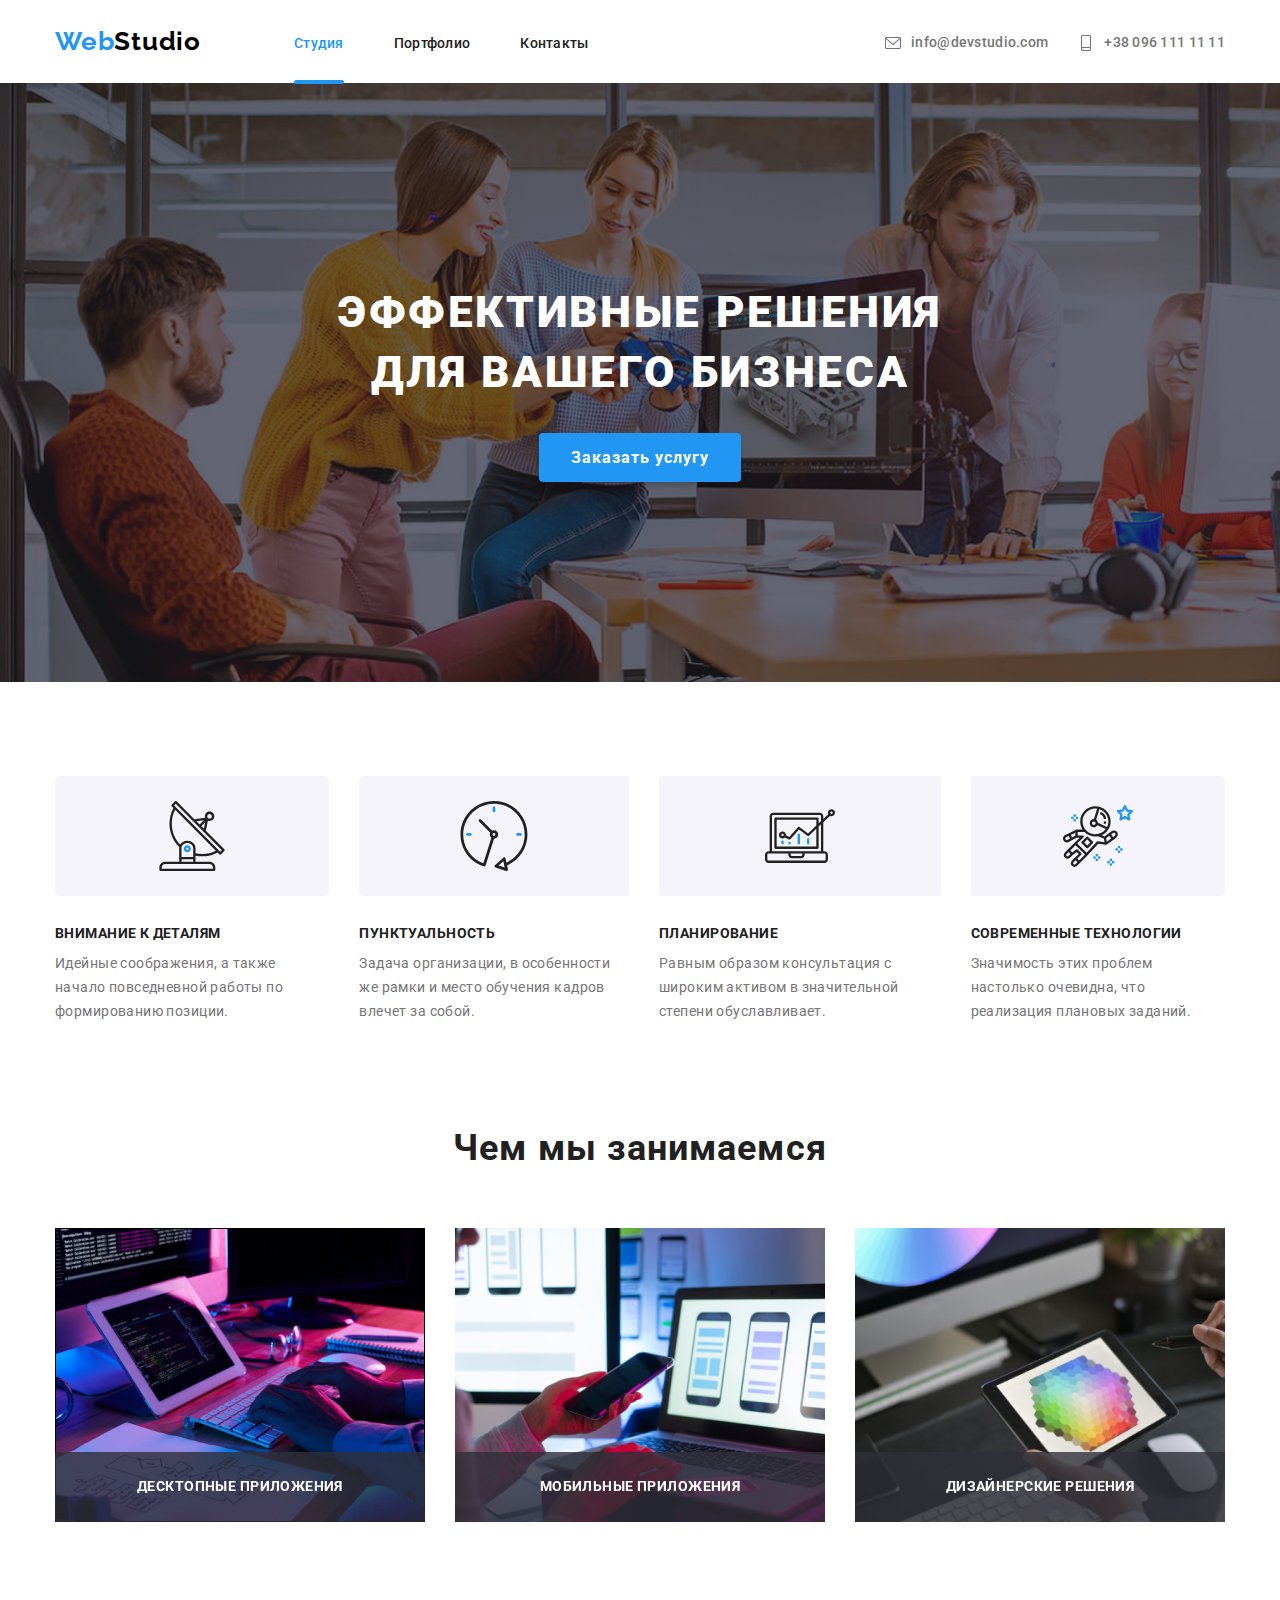
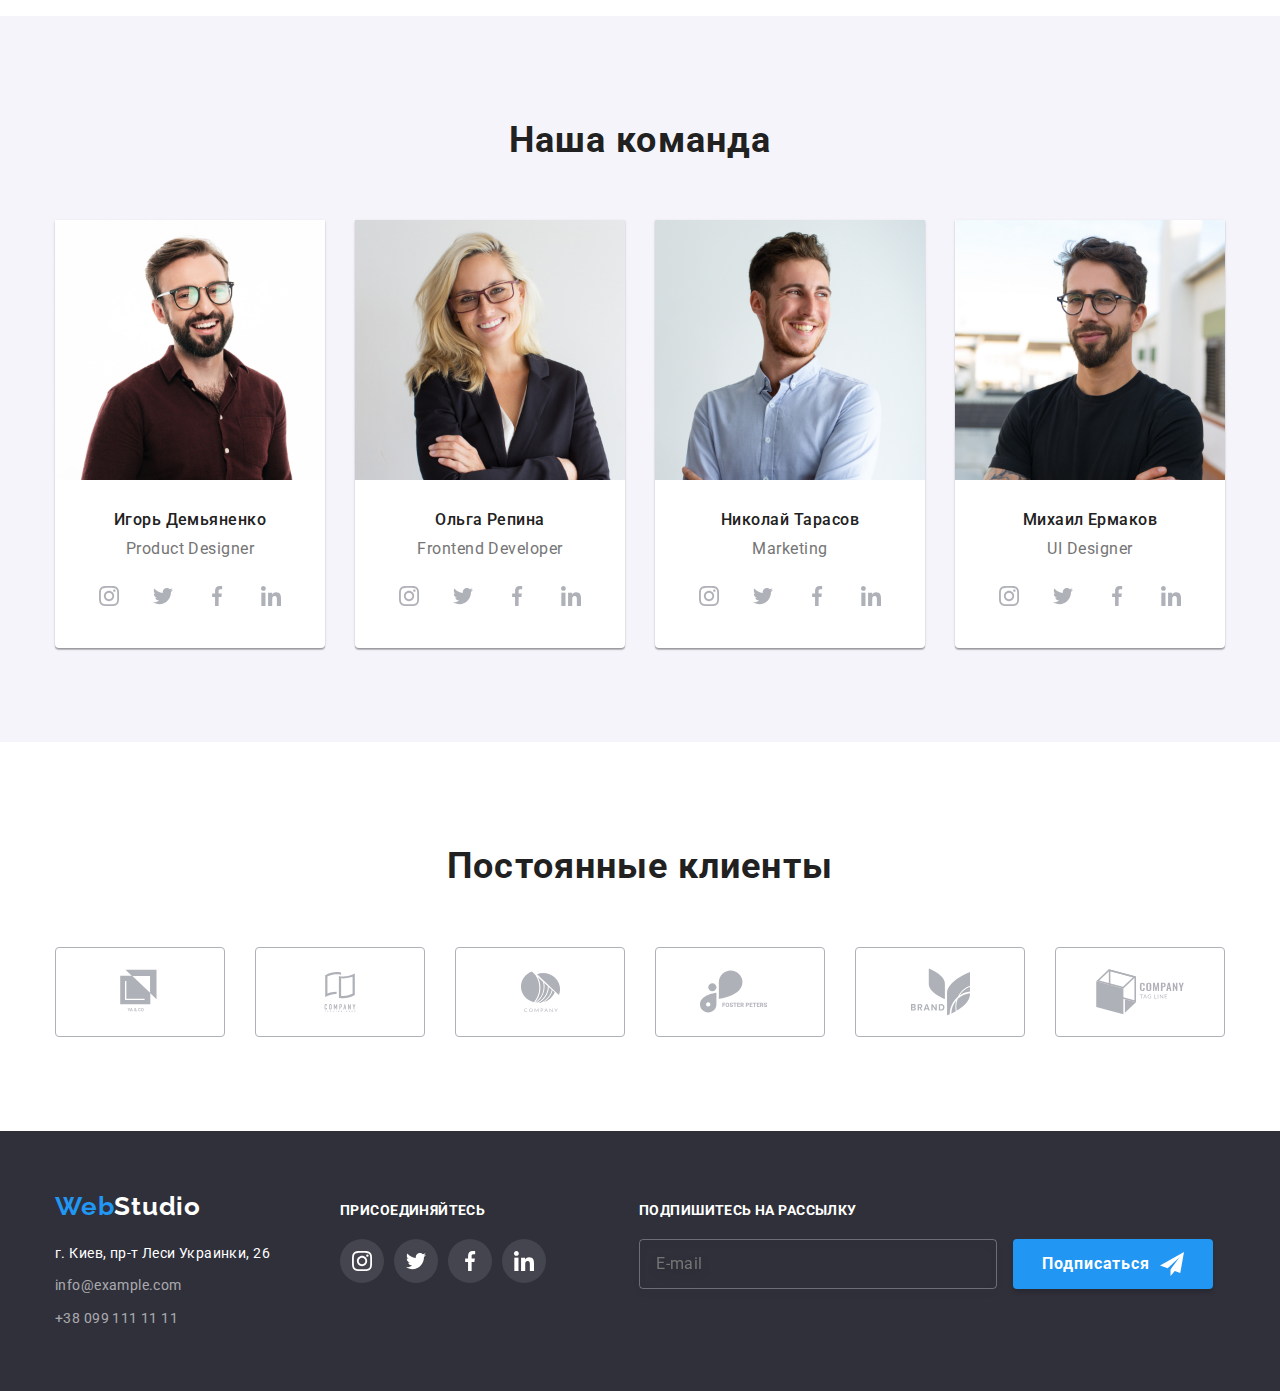
==== index.html @ ed85ef27 "sass" ====
<!DOCTYPE html>
<html lang="en">

<head>
    <meta charset="UTF-8">
    <title>WebStudio</title>
    <link rel="preconnect" href="https://fonts.gstatic.com">
    <link href="https://fonts.googleapis.com/css2?family=Raleway:wght@700&family=Roboto:wght@400;500;700;900&display=swap"
    rel="stylesheet">
    <link href="https://cdnjs.cloudflare.com/ajax/libs/modern-normalize/1.0.0/modern-normalize.min.css">
    <link rel="stylesheet" href="css/style.css">
    </head>

<body>
    <header class="header">
        <div class="container">
            <nav class="main-nav">
                <a class="header-logo" href="./index.html" aria-label="логотип сайта">
                    <span>Web</span>Studio
                </a>
                <ul class="site-nav list">
                    <li class="item">
                        <a class="link current" href="./index.html"> Студия </a>
                    </li>
                    <li class="item">
                        <a class="link" href="portfolio.html"> Портфолио </a>
                    </li>
                    <li class="item">
                        <a class="link" href=""> Контакты </a>
                    </li>
                </ul>

                <ul class="address-nav list">
                    <li class="item">
                        <a class="nav-emailtel" href="mailto:info@devstudio.com">
                            <svg class="emailtel-icon">
                                <use href="./images/sprite.svg#envelope"></use>
                            </svg>
                            <span>info@devstudio.com </span>
                        </a>
                    </li>
                    <li class="item">
                        <a class="nav-emailtel" href="tel:+380991111111">
                            <svg class="emailtel-icon">
                                <use href="./images/sprite.svg#smartphone"></use>
                            </svg>
                            <span>+38 096 111 11 11</span>
                        </a>    
                    </li>
                </ul>
            </nav>
        </div>
    </header>

    <main>
        <!--MODAL WINDOW-->
        <div class="backdrop-service is-hidden" data-modal>
            <div class="modal">
                <button class="close-button" data-modal-close>
                    <svg class="close-icon">
                        <use href="./images/sprite.svg#close"></use>
                    </svg>
                </button>
                <form class="form js-speaker-form">
                    <p class="form-title">
                        Оставьте свои данные, мы вам перезвоним
                    </p>
                
                    <label class="form-field">
                        <span class="form-label">Имя</span>
                        <input class="form-input" type="text" name="name" autofocus>
                        <svg class="form-icon">
                            <use href="./images/sprite.svg#form-person"></use>
                        </svg>
                    </label>
                
                    <label class="form-field">
                        <span class="form-label">Телефон</span>
                        <input class="form-input" type="tel" name="tel">
                        <svg class="form-icon">
                            <use href="./images/sprite.svg#form-phone"></use>
                        </svg>
                    </label>
                
                    <label class="form-field">
                        <span class="form-label">Почта</span>
                        <input class="form-input" type="email" name="email">
                        <svg class="form-icon">
                            <use href="./images/sprite.svg#form-envelope"></use>
                        </svg>
                    </label>
                
                    <label class="form-field">
                        <span class="form-label">Комментарий</span>
                        <textarea name="comment" placeholder="Введите текст"></textarea>
                    </label>
                
                    <label class="form-agreement">
                        <input type="checkbox" name="agreement-checkbox" value="agreement">
                        <span class="icon"></span>
                        <span class="form-agreement-label">
                            Соглашаюсь с рассылкой и принимаю <a href="#">Условия договора</a>
                        </span>
                    </label>
                
                    <div class="form-button">
                        <button type="submit">Отправить</button>
                    </div>
                </form>
            </div>
        </div>

        <!-- HERO -->
        <section class="hero">
            <div class="container">
                <ul class="hero-content list">
                    <li class="item">
                        <h1 class="hero-title">Эффективные решения для Вашего бизнеса</h1>
                    </li>
                    <li>
                        <button class="hero-button" data-modal-open>Заказать услугу</button>
                    </li>
                </ul>
            </div>
        </section>

        <!-- FEATURES -->
        <section class="features">
            <div class="container">
                <ul class="features-card-set list">
                    <li class="item">
                        <div class="features-card-content">
                            <div class="features-card-image">
                                <svg class="features-card-icon">
                                    <use href="./images/sprite.svg#feature-antenna"></use>
                                </svg>
                            </div>
                            <p class="features-title">Внимание к деталям</p>
                            <p class="features-text">Идейные соображения, а также начало повседневной работы по формированию позиции.</p>
                        </div>
                    </li>

                    <li class="item">
                        <div class="features-card-content">
                            <div class="features-card-image">
                                <svg class="features-card-icon">
                                    <use href="./images/sprite.svg#feature-clock"></use>
                                </svg>
                            </div>
                            <p class="features-title">Пунктуальность</p>
                            <p class="features-text">Задача организации, в особенности же рамки и место обучения кадров влечет за собой.</p>
                        </div>
                    </li>

                    <li class="item">
                        <div class="features-card-content">
                            <div class="features-card-image">
                                <svg class="features-card-icon">
                                    <use href="./images/sprite.svg#feature-diagram"></use>
                                </svg>
                            </div>
                            <p class="features-title">Планирование</p>
                            <p class="features-text">Равным образом консультация с широким активом в значительной степени обуславливает.</p>
                        </div>
                    </li>

                    <li class="item">
                        <div class="features-card-content">
                            <div class="features-card-image">
                                <svg class="features-card-icon">
                                    <use href="./images/sprite.svg#feature-astronaut"></use>
                                </svg>
                            </div>
                            <p class="features-title">Современные технологии</p>
                            <p class="features-text">Значимость этих проблем настолько очевидна, что реализация плановых заданий.</p>
                        </div>
                    </li>
                </ul>
            </div>
        </section>


        <!-- ABOUT -->
        <section class="about">
            <div class="container">
                <div class="title">
                    <h2> Чем мы занимаемся </h2>
                </div>
                <ul class="about-card-set list">
                    <li class="item">
                        <div class="about-card-thumb">
                            <img class="about-image" src="./images/imgbox_1.png" alt="складаємо план-схему сайту" width="370" height="294">
                        </div>
                        <div class="about-text">
                            <p>Десктопные приложения</p>
                        </div>
                    </li>
                    <li class="item">
                        <div class="about-card-thumb">
                            <img class="about-image" src="./images/imgbox_2.png" alt="припасовуємо для використання на мобільному пристрої" width="370" height="294">
                        </div>
                        <div class="about-text">
                            <p>Мобильные приложения</p>
                        </div>
                    </li>
                    <li class="item">
                        <div class="about-card-thumb">
                            <img class="about-image" src="./images/imgbox_3.png" alt="удосконалюємо дизайн" width="370" height="294">
                        </div>
                        <div class="about-text">
                            <p>Дизайнерские решения</p>
                        </div>
                    </li>
                </ul>
            </div>
        </section>

        <!-- TEAM -->
        <section class="team">
            <div class="container">
                <div class="title">
                    <h2>Наша команда</h2>
                </div>
                <ul class="team-card-set list">
                    <li class="item">
                        <div class="team-one-card">
                            <div class="team-card-thumb">
                                <img src="./images/team_item_1.jpg" alt="Игорь Демьяненко, Product Designer" width="270" height="260">
                            </div>
                            <div class="team-card-content">
                                <p class="team-title">Игорь Демьяненко</p>
                                <p class="team-text">Product Designer</p>
                                <ul class="social-list list">
                                    <li class="item">
                                        <a class="social-list-link" href="#">
                                            <svg class="social-list-icon">
                                                <use href="./images/sprite.svg#instagram"></use>
                                            </svg>
                                        </a>
                                    </li>  
                                    <li class="item">
                                        <a class="social-list-link" href="#">
                                            <svg class="social-list-icon">
                                                <use href="./images/sprite.svg#twitter"></use>
                                            </svg>
                                        </a>
                                    </li>   
                                    <li class="item">
                                        <a class="social-list-link" href="#">
                                            <svg class="social-list-icon">
                                                <use href="./images/sprite.svg#facebook"></use>
                                            </svg>
                                        </a>
                                    </li>   
                                    <li class="item">
                                        <a class="social-list-link" href="#">
                                            <svg class="social-list-icon">
                                                <use href="./images/sprite.svg#linkedin"></use>
                                            </svg>
                                        </a>
                                    </li>                                 
                                </ul>
                            </div>
                        </div>
                    </li>

                    <li class="item">
                        <div class="team-one-card">
                            <div class="team-card-thumb">
                                <img src="./images/team_item_2.jpg" alt="Ольга Репина, Frontend Developer" width="270"
                                    height="260">
                            </div>
                            <div class="team-card-content">
                                <p class="team-title">Ольга Репина</p>
                                <p class="team-text">Frontend Developer</p>
                                <ul class="social-list list">
                                    <li class="item">
                                        <a class="social-list-link" href="#">
                                            <svg class="social-list-icon">
                                                <use href="./images/sprite.svg#instagram"></use>
                                            </svg>
                                        </a>
                                    </li>   
                                    <li class="item">
                                        <a class="social-list-link" href="#">
                                            <svg class="social-list-icon">
                                                <use href="./images/sprite.svg#twitter"></use>
                                            </svg>
                                        </a>
                                    </li>   
                                    <li class="item">
                                        <a class="social-list-link" href="#">
                                            <svg class="social-list-icon">
                                                <use href="./images/sprite.svg#facebook"></use>
                                            </svg>
                                        </a>
                                    </li>   
                                    <li class="item">
                                        <a class="social-list-link" href="#">
                                            <svg class="social-list-icon">
                                                <use href="./images/sprite.svg#linkedin"></use>
                                            </svg>
                                        </a>
                                    </li>                                
                                </ul>
                            </div>
                        </div>
                    </li>

                    <li class="item">
                        <div class="team-one-card">
                            <div class="team-card-thumb">
                                <img src="./images/team_item_3.jpg" alt="Николай Тарасов, Marketing" width="270" height="260">
                            </div>
                            <div class="team-card-content">
                                <p class="team-title">Николай Тарасов</p>
                                <p class="team-text">Marketing</p>
                                <ul class="social-list list">
                                    <li class="item">
                                        <a class="social-list-link" href="#">
                                            <svg class="social-list-icon">
                                                <use href="./images/sprite.svg#instagram"></use>
                                            </svg>
                                        </a>
                                    </li> 
                                    <li class="item">
                                        <a class="social-list-link" href="#">
                                            <svg class="social-list-icon">
                                                <use href="./images/sprite.svg#twitter"></use>
                                            </svg>
                                        </a>
                                    </li>   
                                    <li class="item">
                                        <a class="social-list-link" href="#">
                                            <svg class="social-list-icon">
                                                <use href="./images/sprite.svg#facebook"></use>
                                            </svg>
                                        </a>
                                    </li>   
                                    <li class="item">
                                        <a class="social-list-link" href="#">
                                            <svg class="social-list-icon">
                                                <use href="./images/sprite.svg#linkedin"></use>
                                            </svg>
                                        </a>
                                    </li>                                  
                                </ul>
                            </div>
                        </div>
                    </li>

                    <li class="item">
                        <div class="team-one-card">
                            <div class="team-card-thumb">
                                <img class="team-image" src="./images/team_item_4.jpg" alt="Михаил Ермаков, UI Designer" width="270" height="260">
                            </div>
                            <div class="team-card-content">
                                <p class="team-title">Михаил Ермаков </p>
                                <p class="team-text">UI Designer</p>
                                <ul class="social-list list">
                                    <li class="item">
                                        <a class="social-list-link" href="#">
                                            <svg class="social-list-icon">
                                                <use href="./images/sprite.svg#instagram"></use>
                                            </svg>
                                        </a>
                                    </li>  
                                    <li class="item">
                                        <a class="social-list-link" href="#">
                                            <svg class="social-list-icon">
                                                <use href="./images/sprite.svg#twitter"></use>
                                            </svg>
                                        </a>
                                    </li>   
                                    <li class="item">
                                        <a class="social-list-link" href="#">
                                            <svg class="social-list-icon">
                                                <use href="./images/sprite.svg#facebook"></use>
                                            </svg>
                                        </a>
                                    </li>   
                                    <li class="item">
                                        <a class="social-list-link" href="#">
                                            <svg class="social-list-icon">
                                                <use href="./images/sprite.svg#linkedin"></use>
                                            </svg>
                                        </a>
                                    </li>                                 
                                </ul>
                            </div>
                        </div>
                    </li>
                </ul>
            </div>
        </section>

        <!-- CLIENTS -->
        <section class="clients">
            <div class="container">
                <div class="title">
                    <h2>Постоянные клиенты</h2>
                </div>
                <ul class="clients-card-set list">
                    <li class="item">                        
                        <a class="clients-link" href="#">
                            <svg class="clients-icon" width="44.27">
                                <use href="./images/sprite.svg#clients-logo-1"></use>
                            </svg>
                        </a>
                    </li>

                    <li class="item">
                        <a class="clients-link" href="#">
                            <svg class="clients-icon" width="40">
                                <use href="./images/sprite.svg#clients-logo-2"></use>
                            </svg>
                        </a>
                    </li>

                    <li class="item">
                        <a class="clients-link" href="#">
                            <svg class="clients-icon" width="41">
                                <use href="./images/sprite.svg#clients-logo-3"></use>
                            </svg>
                        </a>
                    </li>

                    <li class="item">
                        <a class="clients-link" href="#">
                            <svg class="clients-icon" width="79.66">
                                <use href="./images/sprite.svg#clients-logo-4"></use>
                            </svg>
                        </a>
                    </li>

                    <li class="item">
                        <a class="clients-link" href="#">
                            <svg class="clients-icon" width="59">
                                <use href="./images/sprite.svg#clients-logo-5"></use>
                            </svg>
                        </a>
                    </li>

                    <li class="item">
                        <a class="clients-link" href="#">
                            <svg class="clients-icon" width="88.48">
                                <use href="./images/sprite.svg#clients-logo-6"></use>
                            </svg>
                        </a>
                    </li>
                </ul>
            </div>
        </section>
    </main>

    <footer class="footer">
        <div class="container">
            <ul class="footer-list list">
                <li class="footer-list-item">
                    <a class="footer-logo" href="index.html" aria-label="логотип сайта">
                        <span>Web</span>Studio
                    </a>
                    <ul class="footer-list-contacts list">
                        <li class="item">
                            <a class="footer-map" href="https://goo.gl/maps/fek92LK9uQJUZKR86" target="_blank">г. Киев, пр-т
                                Леси Украинки, 26</a>
                        </li>
                        <li class="item">
                            <a class="footer-emailtel" href="mailto:info@example.com">info@example.com</a>
                        </li>
                        <li class="item">
                            <a class="footer-emailtel" href="tel:+380991111111">+38 099 111 11 11</a>
                        </li>
                    </ul>
                </li>

                <li class="footer-list-item">
                    <p class="footer-title">присоединяйтесь</p>
                    <ul class="social-list list">
                        <li class="item">
                            <a class="social-list-link" href="#">
                                <svg class="social-list-icon">
                                    <use href="./images/sprite.svg#instagram"></use>
                                </svg>
                            </a>
                        </li>
                        <li class="item">
                            <a class="social-list-link" href="#">
                                <svg class="social-list-icon">
                                    <use href="./images/sprite.svg#twitter"></use>
                                </svg>
                            </a>
                        </li>
                        <li class="item">
                            <a class="social-list-link" href="#">
                                <svg class="social-list-icon">
                                    <use href="./images/sprite.svg#facebook"></use>
                                </svg>
                            </a>
                        </li>
                        <li class="item">
                            <a class="social-list-link" href="#">
                                <svg class="social-list-icon">
                                    <use href="./images/sprite.svg#linkedin"></use>
                                </svg>
                            </a>
                        </li>
                    </ul>
                </li>

                <li class="footer-list-item">
                    <form class="footer-form">
                            <p class="footer-title">Подпишитесь на рассылку</p>
                        <label>
                            <input class="footer-form-input" type="email" name="subscribe" placeholder="E-mail">
                            <button class="footer-form-button" type="submit">Подписаться</button>
                        </label>
                    </form>
                </li>
            </ul>
        </div>
    </footer>

    <script src="./js/modal.js"></script>
</body>

</html>
---- css/style.css ----
:root {
  --primary-text-color: #757575;
  --title-text-color: #212121;
  --accents: #2196f3;
  --primary-bg-color: #2f303a;
  --portfolio-cards-gap: 30px;
  --fill-icon: #afb1b8;
}

body {
  font-family: Roboto, sans-serif;
  margin: 0px;
}

/*======== CONTAINER ==========*/
.container {
  box-sizing: border-box;
  width: 1200px;
  margin-left: auto;
  margin-right: auto;
  padding-left: 15px;
  padding-right: 15px;
}

a {
  font-weight: 500;
  font-size: 14px;
  font-style: normal;
  line-height: 1.14;
  text-decoration: none;
  letter-spacing: 0.02em;
  color: var(--title-text-color);

  transition-property: color;
  transition-duration: 250ms;
  transition-timing-function: cubic-bezier(0.4, 0, 0.2, 1);
}

.list {
  list-style: none;
  padding: 0;
  margin: 0;
}

.list .current {
  color: var(--accents);
}

h1,
h2,
p {
  margin: 0;
  padding: 0;
}

img {
  display: block;
  max-width: 100%;
  height: auto;
}

/*======== END CONTAINER ==========*/

/*======== NAVIGATION ========*/

.header-logo {
  font-family: Raleway;
  font-weight: 700;
  font-size: 26px;
  line-height: 1.19;
  letter-spacing: 0.03em;
  color: #000000;
}

.header-logo span {
  color: var(--accents);
}

.main-nav {
  display: flex;
  align-items: center;
}

.site-nav {
  display: flex;
  margin-left: 93px;
}

.site-nav .item:not(:last-child) {
  margin-right: 50px;
}

.site-nav .item {
  position: relative;

  padding-top: 33px;
  padding-bottom: 31px;
}

.site-nav .link.current::after {
  position: absolute;
  display: block;
  content: "";
  width: 100%;
  height: 4px;
  border-radius: 2px;
  background-color: var(--accents);

  margin-top: 28px;
}

.main-nav a:hover,
.main-nav a:focus {
  color: var(--accents);
}
/*======== END NAVIGATION ========*/

/*======== ADDRESS ========*/
.address-nav {
  display: flex;
  margin-left: auto;
  align-items: center;
}

.address-nav .item {
  display: flex;
  align-items: center;
}

.emailtel-icon {
  fill: var(--primary-text-color);
  margin-right: 10px;
  width: 16px;
  height: 16px;
}

.address-nav .item:not(:last-child) {
  margin-right: 30px;
}

.nav-emailtel {
  display: flex;
  align-items: center;
  font-weight: 500;
  font-size: 14px;
  line-height: 1.14;
  letter-spacing: 0.02em;
  color: var(--primary-text-color);

  padding-top: 33px;
  padding-bottom: 31px;
}

.nav-emailtel:hover .emailtel-icon,
.nav-emailtel:focus .emailtel-icon {
  fill: var(--accents);

  transition-duration: 250ms;
  transition-timing-function: cubic-bezier(0.4, 0, 0.2, 1);
}

/*======== END ADDRESS ========*/

/*======== MODAL WINDOW ========*/
.backdrop-service {
  position: fixed;
  top: 0;
  left: 0;

  width: 100%;
  height: 100%;

  background: rgba(0, 0, 0, 0.2);
}

.backdrop-service.is-hidden {
  opacity: 0;
  pointer-events: none;
}

.modal {
  position: absolute;
  top: 50%;
  left: 50%;
  transform: translate(-50%, -50%);

  width: 528px;
  height: 581px;
  background: #ffffff;
  box-shadow: 0px 1px 3px rgba(0, 0, 0, 0.12), 0px 1px 1px rgba(0, 0, 0, 0.14),
    0px 2px 1px rgba(0, 0, 0, 0.2);
  border-radius: 4px;
}

.close-button {
  position: absolute;
  top: 0;
  right: 0;

  margin-right: 8px;
  margin-top: 8px;
  display: flex;
  align-items: center;
  justify-content: center;

  width: 30px;
  height: 30px;
  border-radius: 50%;

  background: #ffffff;
  border: 1px solid rgba(0, 0, 0, 0.1);
  box-sizing: border-box;

  transition-property: border;
  transition-duration: 250ms;
  transition-timing-function: cubic-bezier(0.4, 0, 0.2, 1);
}

.close-icon {
  width: 18px;
  height: 18px;

  transition-property: fill;
  transition-duration: 250ms;
  transition-timing-function: cubic-bezier(0.4, 0, 0.2, 1);
}

.close-button:hover .close-icon {
  fill: var(--accents);
}

.close-button:hover {
  border-color: var(--accents);
}
/*======== END MODAL WINDOW ========*/

/*======== FORM ========*/
.form {
  box-sizing: border-box;

  margin-left: auto;
  margin-right: auto;
  padding: 40px 39px 40px 41px;
}

.form-title {
  display: inline-block;
  margin-bottom: 12px;

  font-style: normal;
  font-weight: 700;
  font-size: 20px;
  line-height: 1.15;
  text-align: center;
  letter-spacing: 0.03em;
  color: var(--title-text-color);
}

.form-field {
  position: relative;

  display: flex;
  flex-direction: column;

  margin-bottom: 10px;

  transition-property: fill;
  transition-duration: 250ms;
  transition-timing-function: cubic-bezier(0.4, 0, 0.2, 1);
}

.form-label {
  font-style: normal;
  font-weight: 400;
  font-size: 12px;
  line-height: 1.17;
  letter-spacing: 0.01em;
  color: var(--primary-text-color);

  margin-bottom: 4px;
}

.form-field input {
  border: 1px solid rgba(33, 33, 33, 0.2);
  box-sizing: border-box;
  border-radius: 4px;

  padding: 11px 42px;

  height: 40px;

  transition-property: border;
  transition-duration: 250ms;
  transition-timing-function: cubic-bezier(0.4, 0, 0.2, 1);
}

.form-icon {
  width: 18px;
  height: 18px;

  transition-property: fill;
  transition-duration: 250ms;
  transition-timing-function: cubic-bezier(0.4, 0, 0.2, 1);
}

.form-input:hover ~ .form-icon,
.form-input:focus ~ .form-icon {
  fill: var(--accents);
}

.form-input:hover,
.form-input:focus {
  border-color: var(--accents);
}

.form-field textarea:hover,
.form-field textarea:focus {
  border-color: var(--accents);
}

.form-field svg {
  position: absolute;
  top: 50%;
  left: 12px;
}

textarea {
  resize: none;

  height: 120px;
  padding: 12px 16px;

  border: 1px solid rgba(33, 33, 33, 0.2);
  box-sizing: border-box;
  border-radius: 4px;

  transition-property: border;
  transition-duration: 250ms;
  transition-timing-function: cubic-bezier(0.4, 0, 0.2, 1);
}

.form-field textarea::placeholder {
  font-family: Roboto;
  font-style: normal;
  font-weight: 400;
  font-size: 14px;
  line-height: 1.14;
  letter-spacing: 0.01em;

  color: rgba(117, 117, 117, 0.5);
}

.form-agreement {
  display: flex;
  align-items: center;

  margin-top: 20px;
  padding-left: 12px;
}

.form-agreement input[type="checkbox"] {
  position: absolute;
  width: 1px;
  height: 1px;
  margin: -1px;
  border: 0;
  padding: 0;
  clip: rect(0 0 0 0);
  overflow: hidden;

  /* -webkit-appearance: none;
  -moz-appearance: none;
  appearance: none;

  position: absolute; */
}

.form-agreement .icon {
  display: block;
  width: 16px;
  height: 15px;

  border: solid 2px #252121;
  border-radius: 2px;

  margin-right: 9px;

  transition-property: all;
  transition-duration: 250ms;
  transition-timing-function: cubic-bezier(0.4, 0, 0.2, 1);
}

.form-agreement input[type="checkbox"]:checked + .icon {
  background-color: var(--accents);
  background-image: url("../images/check-icon.svg");
  background-size: contain;
  background-origin: border-box;
  border-color: var(--accents);
}

.form-agreement-label {
  font-style: normal;
  font-weight: 400;
  font-size: 14px;
  line-height: 1.71;

  letter-spacing: 0.03em;
  color: var(--primary-text-color);
}

.form-agreement a {
  text-decoration-line: underline;
  color: var(--accents);
}

.form-button {
  display: flex;
  justify-content: center;
  padding-top: 30px;
}

.form button {
  display: block;
  width: 200px;
  height: 50px;

  background: var(--accents);
  box-shadow: 0px 4px 4px rgba(0, 0, 0, 0.15);
  border-radius: 4px;
  border-width: 0px;

  font-family: Roboto;
  font-weight: 700;
  font-size: 16px;
  line-height: 1.88;
  letter-spacing: 0.06em;

  color: #ffffff;
}
/*======== END FORM ========*/

/*======== HERO ========*/
.hero {
  background-color: var(--primary-bg-color);
  padding-bottom: 200px;
  padding-top: 200px;

  background-color: var(--primary-bg-color);
  background-image: linear-gradient(
      rgba(47, 48, 58, 0.4),
      rgba(47, 48, 58, 0.4)
    ),
    url("../images/hero.jpg");
  background-repeat: no-repeat;
  background-size: cover;
}

.hero-content {
  text-align: center;
}

.hero-title {
  display: inline-block;
  width: 696px;
  font-weight: 900;
  font-size: 44px;
  line-height: 1.36;
  letter-spacing: 0.06em;
  text-transform: uppercase;
  color: #ffffff;
}

.hero-button {
  display: inline-block;
  margin-top: 30px;
  padding: 10px 32px;
  min-width: 136px;
  min-height: 30px;

  font-family: inherit;
  font-weight: 700;
  font-size: 16px;
  line-height: 1.86;
  letter-spacing: 0.06em;
  background: var(--accents);

  border-radius: 4px;
  border-width: 0px;
  text-align: center;
  box-shadow: 0px 4px 4px rgba(0, 0, 0, 0.15);
  color: #ffffff;
}
/*======== END HERO ========*/

/*======== FEATURES ========*/
.features {
  padding-bottom: 94px;
  padding-top: 94px;
}
.features-card-set {
  display: flex;
  justify-content: space-between;
}

.features-card-item:not(:last-child) {
  margin-right: 30px;
}

.features-title {
  margin-bottom: 10px;

  font-weight: 700;
  font-size: 14px;
  line-height: 1.14;
  letter-spacing: 0.03em;
  text-transform: uppercase;
  color: var(--title-text-color);
}

.features-text {
  font-weight: 400;
  font-size: 14px;
  line-height: 1.71;
  letter-spacing: 0.03em;
  color: var(--primary-text-color);
}

.features-card-image {
  display: flex;
  justify-content: center;
  align-items: center;
  margin-bottom: 30px;

  height: 120px;

  background: #f5f4fa;
  border-radius: 4px;
}

.features-card-icon {
  width: 70px;
  height: 70px;
}

.features-card-set .item:not(:last-child) {
  margin-right: 30px;
}
/*======== END FEATURES ========*/

/*======== ABOUT ========*/
.about {
  padding-bottom: 94px;
}

.about-card-set {
  display: flex;
  margin-left: calc(-1 * var(--portfolio-cards-gap));
}

.about-card-set .item {
  position: relative;

  flex-basis: calc(100% / 3 - var(--portfolio-cards-gap) ;);
  margin-left: var(--portfolio-cards-gap);
}

.title {
  margin-bottom: 50px;
}

.title h2 {
  font-weight: 700;
  font-size: 36px;
  line-height: 1.67;
  letter-spacing: 0.03em;
  color: var(--title-text-color);
  text-align: center;
}

.about-text {
  position: absolute;
  bottom: 0;
  left: 0;

  display: flex;
  align-items: center;
  justify-content: center;
  width: 100%;
  height: 70px;

  background: rgba(47, 48, 58, 0.8);
}

.about-text p {
  font-weight: 700;
  font-size: 14px;
  line-height: 1.14;
  text-align: center;
  letter-spacing: 0.03em;
  text-transform: uppercase;

  color: #ffffff;
}
/*======== END ABOUT ========*/

/*======== TEAM ========*/
.team {
  padding-bottom: 94px;
  padding-top: 94px;
  background: #f5f4fa;
}

.team-card-set {
  display: flex;
  margin-left: calc(-1 * var(--portfolio-cards-gap));
}

.team-card-set > .item {
  flex-basis: calc(100% / 3 - var(--portfolio-cards-gap) ;);
  margin-left: var(--portfolio-cards-gap);

  background: #ffffff;
  box-shadow: 0px 1px 3px rgba(0, 0, 0, 0.12), 0px 1px 1px rgba(0, 0, 0, 0.14),
    0px 2px 1px rgba(0, 0, 0, 0.2);
  border-radius: 0px 0px 4px 4px;
}

.team-card-content {
  text-align: center;
}

.team-title {
  padding-top: 30px;
  padding-bottom: 10px;
}

.team-title {
  font-weight: 500;
  font-size: 16px;
  line-height: 1.19;
  letter-spacing: 0.03em;
  color: var(--title-text-color);
}

.team-text {
  font-weight: 400;
  font-size: 16px;
  line-height: 1.19;
  letter-spacing: 0.03em;
  color: var(--primary-text-color);
}

.social-list {
  display: flex;
  justify-content: space-between;

  padding: 16px 32px 30px 32px;
}

.social-list-link {
  display: flex;
  justify-content: center;
  align-items: center;
  width: 44px;
  height: 44px;
  border-radius: 50%;

  transition-property: background-color;
  transition-duration: 250ms;
  transition-timing-function: cubic-bezier(0.4, 0, 0.2, 1);
}

.social-list-icon {
  width: 20px;
  height: 20px;
  fill: var(--fill-icon);

  transition-property: fill;
  transition-duration: 250ms;
  transition-timing-function: cubic-bezier(0.4, 0, 0.2, 1);
}

.social-list-link:hover .social-list-icon,
.social-list-link:focus .social-list-icon {
  fill: #ffffff;
}

.social-list-link:hover,
.social-list-link:focus {
  background-color: var(--accents);
}
/*======== END TEAM ========*/

/*======== CLIENTS ========*/
.clients {
  padding-bottom: 94px;
  padding-top: 94px;
}

.clients-card-set {
  display: flex;
  justify-content: space-between;
}

.clients-link {
  display: flex;
  justify-content: center;
  align-items: space-between;
  width: 170px;
  height: 90px;

  border: 1px solid #afb1b8;
  box-sizing: border-box;
  border-radius: 4px;

  transition-property: border;
  transition-duration: 250ms;
  transition-timing-function: cubic-bezier(0.4, 0, 0.2, 1);
}

.clients-icon {
  fill: var(--fill-icon);

  transition-property: fill;
  transition-duration: 250ms;
  transition-timing-function: cubic-bezier(0.4, 0, 0.2, 1);
}

.clients-link:hover .clients-icon,
.clients-link:focus .clients-icon {
  fill: var(--accents);
}

.clients-link:hover,
.clients-link:focus {
  border-color: var(--accents);
}
/*======== END CLIENTS ========*/

/*======== FOOTER ========*/
.footer {
  background-color: var(--primary-bg-color);
  padding-top: 60px;
  padding-bottom: 60px;
}

.footer-list {
  display: flex;
}

.footer-logo {
  display: inline-block;
  margin-bottom: 20px;

  font-family: Raleway;
  font-weight: 700;
  font-size: 26px;
  line-height: 1.19;
  letter-spacing: 0.03em;
  color: #ffffff;
}

.footer-logo span {
  color: var(--accents);
}

.footer-list-contacts .item:not(:last-child) {
  margin-bottom: 9px;
}

.footer-emailtel {
  font-weight: 400;
  font-size: 14px;
  line-height: 1.71;
  letter-spacing: 0.03em;
  color: rgba(255, 255, 255, 0.6);
}

.footer-map {
  display: inline-block;

  font-weight: 400;
  font-size: 14px;
  line-height: 1.71;
  letter-spacing: 0.03em;
  color: #ffffff;
}

.footer-title {
  padding-top: 12px;
  font-weight: 700;
  font-size: 14px;
  line-height: 1.14;
  letter-spacing: 0.03em;
  text-transform: uppercase;
  margin-bottom: 20px;

  color: #ffffff;
}

.footer-list-item:first-child {
  margin-right: 70px;
}

.footer-list-item:nth-child(2) {
  margin-right: 93px;
}

.footer-list .social-list {
  display: flex;
  padding: 0px;
}

.footer-list-item .social-list .item:not(:last-child) {
  margin-right: 10px;
}

.footer-list-item .social-list-link {
  background: rgba(255, 255, 255, 0.1);

  transition-property: all;
  transition-duration: 250ms;
  transition-timing-function: cubic-bezier(0.4, 0, 0.2, 1);
}

.footer-list-item .social-list-icon {
  fill: #ffffff;
}

.footer-list-item .social-list-link:hover,
.footer-list-item .social-list-link:focus {
  background: var(--accents);
}
/*======== END FOOTER ========*/

/*========== FOOTER FORM =========*/

.footer-form {
  width: 574px;
}

.footer-form-input {
  width: 358px;
  height: 50px;
  margin-right: 12px;

  background-color: transparent;
  border: 1px solid rgba(255, 255, 255, 0.3);
  box-sizing: border-box;
  filter: drop-shadow(0px 4px 4px rgba(0, 0, 0, 0.15));
  border-radius: 4px;

  padding: 15px 16px;

  font-family: inherit;
  font-style: normal;
  font-weight: 400;
  font-size: 16px;
  line-height: 1.25;
  letter-spacing: 0.03em;
  color: rgba(255, 255, 255, 0.6);
}

.footer-form-button {
  display: inline-flex;
  align-items: center;
  justify-content: center;

  width: 200px;
  height: 50px;

  background: var(--accents);
  box-shadow: 0px 4px 4px rgba(0, 0, 0, 0.15);
  border-radius: 4px;
  border-width: 0px;

  font-family: inherit;
  font-style: normal;
  font-weight: 700;
  font-size: 16px;
  line-height: 1.88;
  letter-spacing: 0.06em;

  color: #ffffff;
}

.footer-form-button::after {
  content: "";
  display: block;

  width: 24px;
  height: 24px;
  margin-left: 10px;

  background-image: url("../images/send-icon.svg");
  background-size: contain;
}

/*========== END FOOTER FORM =========*/

/*======== PORTFOLIO BUTTONS ========*/
.portfolio {
  padding-top: 94px;
  padding-bottom: 94px;
}

.header-portfolio {
  border-bottom: 1px solid #ececec;
}

.portfolio-button-set {
  display: flex;
  margin-bottom: 50px;
  justify-content: center;
}

.portfolio-button {
  padding: 6px 22px;
  min-width: 38px;

  font-family: inherit;
  font-weight: 500;
  font-size: 16px;
  line-height: 1.63;
  letter-spacing: 0.03em;
  color: var(--title-text-color);
  background: #f5f4fa;
  text-align: center;

  border: none;
  border-radius: 4px;

  transition-property: background;
  transition-duration: 250ms;
  transition-timing-function: cubic-bezier(0.4, 0, 0.2, 1);
}

.portfolio-button-set .item:not(:last-child) {
  margin-right: 8px;
}

.portfolio-button:hover,
.portfolio-button:focus {
  color: #ffffff;
  background-color: var(--accents);
  filter: drop-shadow(0px 4px 4px rgba(0, 0, 0, 0.25));
}
/*======== END PORTFOLIO BUTTONS ========*/

/*======== PORTFOLIO CARDS ========*/

.portfolio-card-set {
  display: flex;
  flex-wrap: wrap;

  margin-top: calc(-1 * var(--portfolio-cards-gap));
}

.portfolio-card-set .item {
  outline: 1px solid #eeeeee;

  margin-top: var(--portfolio-cards-gap);
}

.portfolio-card-set .item:not(:nth-child(3n + 1)) {
  margin-left: var(--portfolio-cards-gap);
}

.portfolio-card:focus {
  filter: drop-shadow(0px 4px 4px rgba(0, 0, 0, 0.25));
}

.portfolio-card-set .item:hover {
  filter: drop-shadow(0px 4px 4px rgba(0, 0, 0, 0.25));
}

.portfolio-card-content {
  padding: 20px 24px;
  background-color: #ffffff;
}

.portfolio-title {
  font-size: 18px;
  line-height: 2;
  letter-spacing: 0.06em;
  color: var(--title-text-color);

  margin-bottom: 4px;
}

.portfolio-text {
  font-size: 16px;
  line-height: 1.88;
  letter-spacing: 0.03em;
  color: var(--primary-text-color);
}

.portfolio-card-thumb {
  position: relative;

  overflow: hidden;
}

.portfolio-card-thumb::before {
  display: inline-block;
  content: "";
  width: 100%;
  height: 100%;
  background-color: rgba(33, 150, 243, 0.9);

  opacity: 0;

  position: absolute;
  transform: translateY(100%);

  transition-property: transform;
  transition-duration: 250ms;
  transition-timing-function: cubic-bezier(0.4, 0, 0.2, 1);
}

.portfolio-card-link:focus .portfolio-card-thumb::before,
.portfolio-card-link:hover .portfolio-card-thumb::before {
  opacity: 1;

  transform: translateY(0%);
}

.portfolio-actions {
  display: inline-block;
  font-weight: 400;
  font-size: 18px;
  line-height: 1.6;
  letter-spacing: 0.03em;
  color: #ffffff;

  padding: 63px 24px 63px 24px;

  opacity: 0;

  position: absolute;
  top: 0;
  left: 0;
  transform: translateY(100%);

  transition: transform 250ms cubic-bezier(0.4, 0, 0.2, 1);
}

.portfolio-card-link:hover .portfolio-actions,
.portfolio-card-link:focus .portfolio-actions {
  opacity: 1;

  transform: translateY(0%);
}
/*======== END PORTFOLIO CARDS ========*/
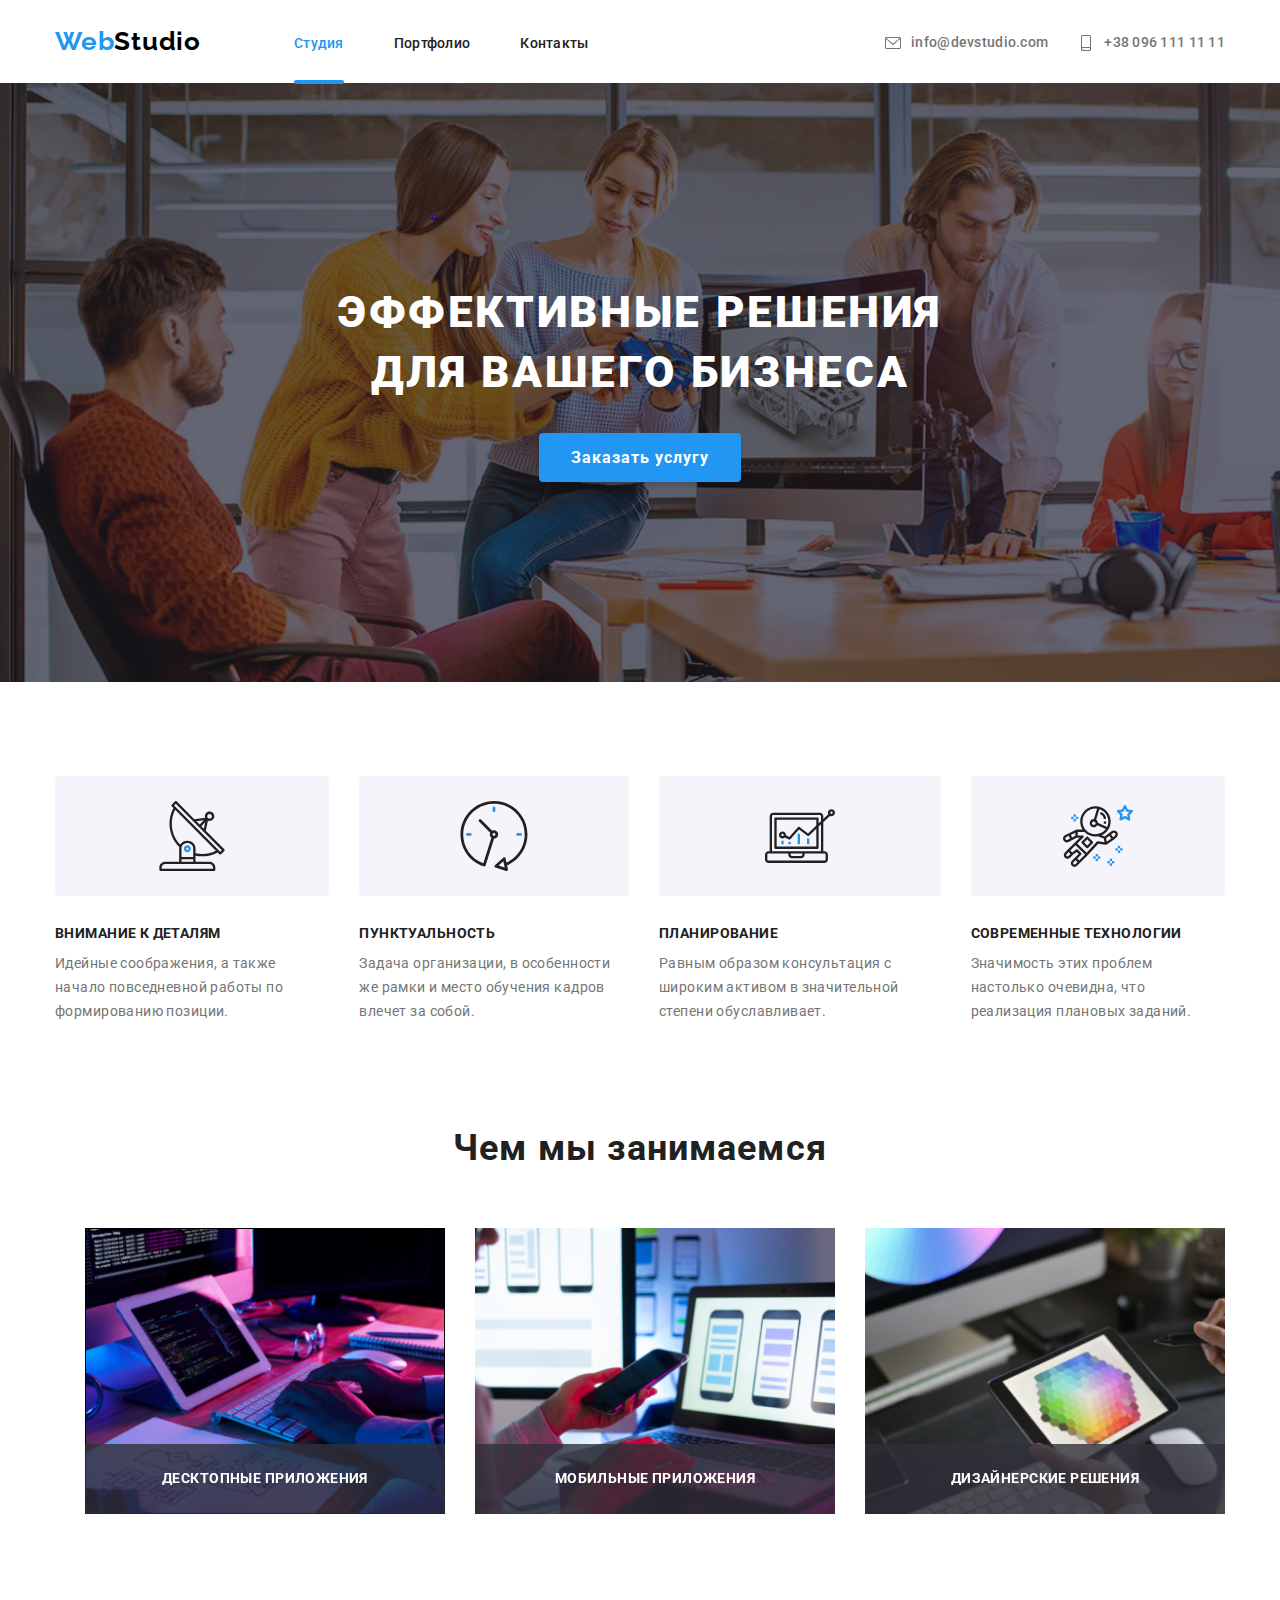
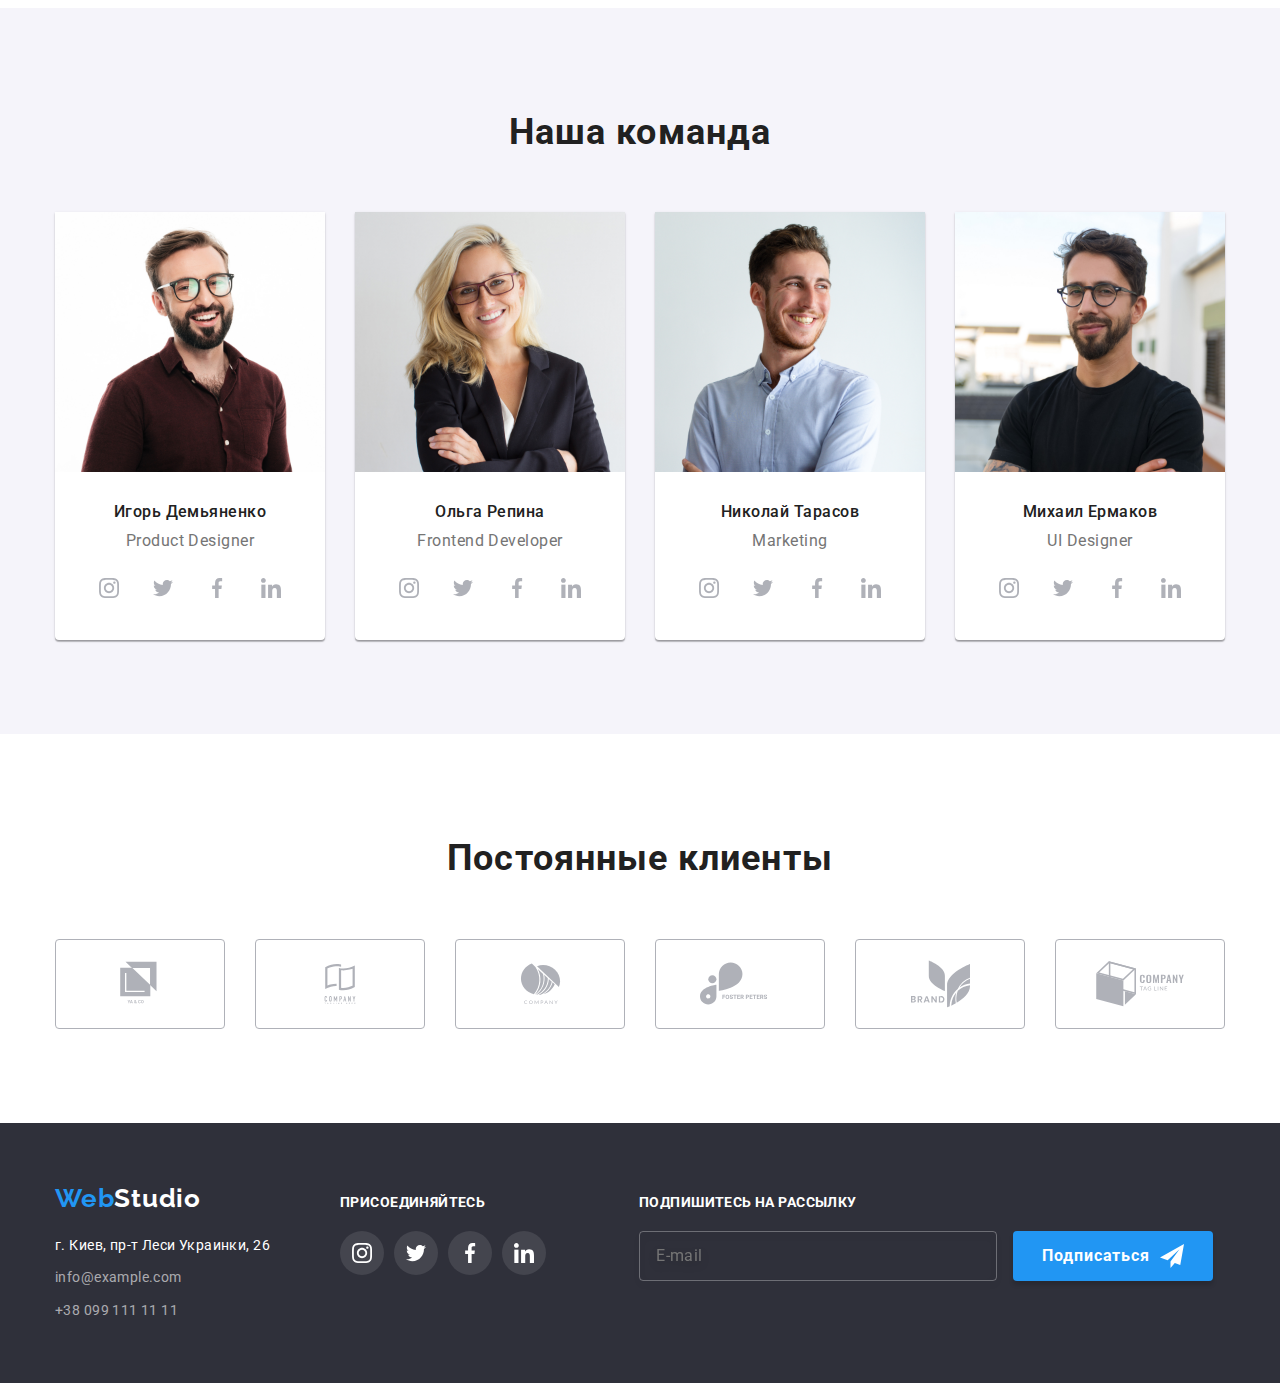
==== commit 3ce8dd35: "sass" ====
--- a/index.html
+++ b/index.html
@@ -8,7 +8,7 @@
     <link href="https://fonts.googleapis.com/css2?family=Raleway:wght@700&family=Roboto:wght@400;500;700;900&display=swap"
     rel="stylesheet">
     <link href="https://cdnjs.cloudflare.com/ajax/libs/modern-normalize/1.0.0/modern-normalize.min.css">
-    <link rel="stylesheet" href="css/style.css">
+    <link rel="stylesheet" href="./css/main.min.css">
     </head>
 
 <body>
--- a/css/main.min.css
+++ b/css/main.min.css
@@ -0,0 +1,2 @@
+.about{padding-bottom:94px}.about-card-set{display:-webkit-box;display:-ms-flexbox;display:flex;margin-left:calc(-1 * var(--portfolio-cards-gap))}.about-card-set .item{position:relative;-ms-flex-preferred-size:calc(100% / 3 - var(--portfolio-cards-gap));flex-basis:calc(100% / 3 - var(--portfolio-cards-gap));margin-left:var(--portfolio-cards-gap)}.title{margin-bottom:50px}.title h2{font-weight:700;font-size:36px;line-height:1.67;letter-spacing:0.03em;color:var(--title-text-color);text-align:center}.about-text{position:absolute;bottom:0;left:0;display:-webkit-box;display:-ms-flexbox;display:flex;-webkit-box-align:center;-ms-flex-align:center;align-items:center;-webkit-box-pack:center;-ms-flex-pack:center;justify-content:center;width:100%;height:70px;background:rgba(47,48,58,0.8)}.about-text p{font-weight:700;font-size:14px;line-height:1.14;text-align:center;letter-spacing:0.03em;text-transform:uppercase;color:#ffffff}.clients{padding-bottom:94px;padding-top:94px}.clients-card-set{display:-webkit-box;display:-ms-flexbox;display:flex;-webkit-box-pack:justify;-ms-flex-pack:justify;justify-content:space-between}.clients-link{display:-webkit-box;display:-ms-flexbox;display:flex;-webkit-box-pack:center;-ms-flex-pack:center;justify-content:center;-webkit-box-align:space-between;-ms-flex-align:space-between;align-items:space-between;width:170px;height:90px;border:1px solid #afb1b8;-webkit-box-sizing:border-box;box-sizing:border-box;border-radius:4px;-webkit-transition-property:border;transition-property:border;-webkit-transition-duration:250ms;transition-duration:250ms;-webkit-transition-timing-function:cubic-bezier(0.4, 0, 0.2, 1);transition-timing-function:cubic-bezier(0.4, 0, 0.2, 1)}.clients-link:hover,.clients-link:focus{border-color:var(--accents)}.clients-icon{fill:var(--fill-icon);-webkit-transition-property:fill;transition-property:fill;-webkit-transition-duration:250ms;transition-duration:250ms;-webkit-transition-timing-function:cubic-bezier(0.4, 0, 0.2, 1);transition-timing-function:cubic-bezier(0.4, 0, 0.2, 1)}.clients-link:hover .clients-icon,.clients-link:focus .clients-icon{fill:var(--accents)}.container{-webkit-box-sizing:border-box;box-sizing:border-box;width:1200px;margin-left:auto;margin-right:auto;padding-left:15px;padding-right:15px}a{font-weight:500;font-size:14px;font-style:normal;line-height:1.14;text-decoration:none;letter-spacing:0.02em;color:var(--title-text-color);-webkit-transition-property:color;transition-property:color;-webkit-transition-duration:250ms;transition-duration:250ms;-webkit-transition-timing-function:cubic-bezier(0.4, 0, 0.2, 1);transition-timing-function:cubic-bezier(0.4, 0, 0.2, 1)}.list{list-style:none;padding:0;margin:0}.list .current{color:var(--accents)}h1,h2,p{margin:0;padding:0}img{display:block;max-width:100%;height:auto}.features{padding-bottom:94px;padding-top:94px}.features-card-set{display:-webkit-box;display:-ms-flexbox;display:flex;-webkit-box-pack:justify;-ms-flex-pack:justify;justify-content:space-between}.features-card-item:not(:last-child){margin-right:30px}.features-title{margin-bottom:10px;font-weight:700;font-size:14px;line-height:1.14;letter-spacing:0.03em;text-transform:uppercase;color:var(--title-text-color)}.features-text{font-weight:400;font-size:14px;line-height:1.71;letter-spacing:0.03em;color:var(--primary-text-color)}.features-card-image{display:-webkit-box;display:-ms-flexbox;display:flex;-webkit-box-pack:center;-ms-flex-pack:center;justify-content:center;-webkit-box-align:center;-ms-flex-align:center;align-items:center;margin-bottom:30px;height:120px;background:#f5f4fa;border-radius:4px}.features-card-icon{width:70px;height:70px}.features-card-set .item:not(:last-child){margin-right:30px}.footer{background-color:var(--primary-bg-color);padding-top:60px;padding-bottom:60px}.footer-list{display:-webkit-box;display:-ms-flexbox;display:flex}.footer-logo{display:inline-block;margin-bottom:20px;font-family:Raleway;font-weight:700;font-size:26px;line-height:1.19;letter-spacing:0.03em;color:#ffffff}.footer-logo span{color:var(--accents)}.footer-list-contacts .item:not(:last-child){margin-bottom:9px}.footer-emailtel{font-weight:400;font-size:14px;line-height:1.71;letter-spacing:0.03em;color:rgba(255,255,255,0.6)}.footer-map{display:inline-block;font-weight:400;font-size:14px;line-height:1.71;letter-spacing:0.03em;color:#ffffff}.footer-title{padding-top:12px;font-weight:700;font-size:14px;line-height:1.14;letter-spacing:0.03em;text-transform:uppercase;margin-bottom:20px;color:#ffffff}.footer-list-item:first-child{margin-right:70px}.footer-list-item:nth-child(2){margin-right:93px}.footer-list .social-list{display:-webkit-box;display:-ms-flexbox;display:flex;padding:0px}.footer-list-item .social-list .item:not(:last-child){margin-right:10px}.footer-list-item .social-list-link{background:rgba(255,255,255,0.1);-webkit-transition-property:all;transition-property:all;-webkit-transition-duration:250ms;transition-duration:250ms;-webkit-transition-timing-function:cubic-bezier(0.4, 0, 0.2, 1);transition-timing-function:cubic-bezier(0.4, 0, 0.2, 1)}.footer-list-item .social-list-link:hover,.footer-list-item .social-list-link:focus{background:var(--accents)}.footer-list-item .social-list-icon{fill:#ffffff}.form{-webkit-box-sizing:border-box;box-sizing:border-box;margin-left:auto;margin-right:auto;padding:40px 39px 40px 41px}.form-title{display:inline-block;margin-bottom:12px;font-style:normal;font-weight:700;font-size:20px;line-height:1.15;text-align:center;letter-spacing:0.03em;color:var(--title-text-color)}.form-field{position:relative;display:-webkit-box;display:-ms-flexbox;display:flex;-webkit-box-orient:vertical;-webkit-box-direction:normal;-ms-flex-direction:column;flex-direction:column;margin-bottom:10px;-webkit-transition-property:fill;transition-property:fill;-webkit-transition-duration:250ms;transition-duration:250ms;-webkit-transition-timing-function:cubic-bezier(0.4, 0, 0.2, 1);transition-timing-function:cubic-bezier(0.4, 0, 0.2, 1)}.form-label{font-style:normal;font-weight:400;font-size:12px;line-height:1.17;letter-spacing:0.01em;color:var(--primary-text-color);margin-bottom:4px}.form-field input{border:1px solid rgba(33,33,33,0.2);-webkit-box-sizing:border-box;box-sizing:border-box;border-radius:4px;padding:11px 42px;height:40px;-webkit-transition-property:border;transition-property:border;-webkit-transition-duration:250ms;transition-duration:250ms;-webkit-transition-timing-function:cubic-bezier(0.4, 0, 0.2, 1);transition-timing-function:cubic-bezier(0.4, 0, 0.2, 1)}.form-icon{width:18px;height:18px;-webkit-transition-property:fill;transition-property:fill;-webkit-transition-duration:250ms;transition-duration:250ms;-webkit-transition-timing-function:cubic-bezier(0.4, 0, 0.2, 1);transition-timing-function:cubic-bezier(0.4, 0, 0.2, 1)}.form-input:hover .form-icon,.form-input:focus .form-icon{fill:var(--accents)}.form-input:hover,.form-input:focus{border-color:var(--accents)}.form-field svg{position:absolute;top:50%;left:12px}textarea{resize:none;height:120px;padding:12px 16px;border:1px solid rgba(33,33,33,0.2);-webkit-box-sizing:border-box;box-sizing:border-box;border-radius:4px;-webkit-transition-property:border;transition-property:border;-webkit-transition-duration:250ms;transition-duration:250ms;-webkit-transition-timing-function:cubic-bezier(0.4, 0, 0.2, 1);transition-timing-function:cubic-bezier(0.4, 0, 0.2, 1)}.form-field textarea:hover,.form-field textarea:focus{border-color:var(--accents)}.form-field textarea::-webkit-input-placeholder{font-family:Roboto;font-style:normal;font-weight:400;font-size:14px;line-height:1.14;letter-spacing:0.01em;color:rgba(117,117,117,0.5)}.form-field textarea:-ms-input-placeholder{font-family:Roboto;font-style:normal;font-weight:400;font-size:14px;line-height:1.14;letter-spacing:0.01em;color:rgba(117,117,117,0.5)}.form-field textarea::-ms-input-placeholder{font-family:Roboto;font-style:normal;font-weight:400;font-size:14px;line-height:1.14;letter-spacing:0.01em;color:rgba(117,117,117,0.5)}.form-field textarea::placeholder{font-family:Roboto;font-style:normal;font-weight:400;font-size:14px;line-height:1.14;letter-spacing:0.01em;color:rgba(117,117,117,0.5)}.form-agreement{display:-webkit-box;display:-ms-flexbox;display:flex;-webkit-box-align:center;-ms-flex-align:center;align-items:center;margin-top:20px;padding-left:12px}.form-agreement input[type="checkbox"]{position:absolute;width:1px;height:1px;margin:-1px;border:0;padding:0;clip:rect(0 0 0 0);overflow:hidden}.form-agreement .icon{display:block;width:16px;height:15px;border:solid 2px #252121;border-radius:2px;margin-right:9px;-webkit-transition-property:all;transition-property:all;-webkit-transition-duration:250ms;transition-duration:250ms;-webkit-transition-timing-function:cubic-bezier(0.4, 0, 0.2, 1);transition-timing-function:cubic-bezier(0.4, 0, 0.2, 1)}.form-agreement input[type="checkbox"]:checked+.icon{background-color:var(--accents);background-image:url("../images/check-icon.svg");background-size:contain;background-origin:border-box;border-color:var(--accents)}.form-agreement-label{font-style:normal;font-weight:400;font-size:14px;line-height:1.71;letter-spacing:0.03em;color:var(--primary-text-color)}.form-agreement a{-webkit-text-decoration-line:underline;text-decoration-line:underline;color:var(--accents)}.form-button{display:-webkit-box;display:-ms-flexbox;display:flex;-webkit-box-pack:center;-ms-flex-pack:center;justify-content:center;padding-top:30px}.form button{display:block;width:200px;height:50px;background:var(--accents);-webkit-box-shadow:0px 4px 4px rgba(0,0,0,0.15);box-shadow:0px 4px 4px rgba(0,0,0,0.15);border-radius:4px;border-width:0px;font-family:Roboto;font-weight:700;font-size:16px;line-height:1.88;letter-spacing:0.06em;color:#ffffff}.footer-form{width:574px}.footer-form-input{width:358px;height:50px;margin-right:12px;background-color:transparent;border:1px solid rgba(255,255,255,0.3);-webkit-box-sizing:border-box;box-sizing:border-box;-webkit-filter:drop-shadow(0px 4px 4px rgba(0,0,0,0.15));filter:drop-shadow(0px 4px 4px rgba(0,0,0,0.15));border-radius:4px;padding:15px 16px;font-family:inherit;font-style:normal;font-weight:400;font-size:16px;line-height:1.25;letter-spacing:0.03em;color:rgba(255,255,255,0.6)}.footer-form-button{display:-webkit-inline-box;display:-ms-inline-flexbox;display:inline-flex;-webkit-box-align:center;-ms-flex-align:center;align-items:center;-webkit-box-pack:center;-ms-flex-pack:center;justify-content:center;width:200px;height:50px;background:var(--accents);-webkit-box-shadow:0px 4px 4px rgba(0,0,0,0.15);box-shadow:0px 4px 4px rgba(0,0,0,0.15);border-radius:4px;border-width:0px;font-family:inherit;font-style:normal;font-weight:700;font-size:16px;line-height:1.88;letter-spacing:0.06em;color:#ffffff}.footer-form-button::after{content:"";display:block;width:24px;height:24px;margin-left:10px;background-image:url("../images/send-icon.svg");background-size:contain}.address-nav{display:-webkit-box;display:-ms-flexbox;display:flex;margin-left:auto;-webkit-box-align:center;-ms-flex-align:center;align-items:center}.address-nav .item{display:-webkit-box;display:-ms-flexbox;display:flex;-webkit-box-align:center;-ms-flex-align:center;align-items:center}.address-nav .item:not(:last-child){margin-right:30px}.emailtel-icon{fill:var(--primary-text-color);margin-right:10px;width:16px;height:16px}.nav-emailtel:hover .emailtel-icon,.nav-emailtel:focus .emailtel-icon{fill:var(--accents);-webkit-transition-duration:250ms;transition-duration:250ms;-webkit-transition-timing-function:cubic-bezier(0.4, 0, 0.2, 1);transition-timing-function:cubic-bezier(0.4, 0, 0.2, 1)}.nav-emailtel{display:-webkit-box;display:-ms-flexbox;display:flex;-webkit-box-align:center;-ms-flex-align:center;align-items:center;font-weight:500;font-size:14px;line-height:1.14;letter-spacing:0.02em;color:var(--primary-text-color);padding-top:33px;padding-bottom:31px}.hero{background-color:var(--primary-bg-color);padding-bottom:200px;padding-top:200px;background-color:var(--primary-bg-color);background-image:-webkit-gradient(linear, left top, left bottom, from(rgba(47,48,58,0.4)), to(rgba(47,48,58,0.4))),url("../images/hero.jpg");background-image:linear-gradient(rgba(47,48,58,0.4), rgba(47,48,58,0.4)),url("../images/hero.jpg");background-repeat:no-repeat;background-size:cover}.hero-content{text-align:center}.hero-title{display:inline-block;width:696px;font-weight:900;font-size:44px;line-height:1.36;letter-spacing:0.06em;text-transform:uppercase;color:#ffffff}.hero-button{display:inline-block;margin-top:30px;padding:10px 32px;min-width:136px;min-height:30px;font-family:inherit;font-weight:700;font-size:16px;line-height:1.86;letter-spacing:0.06em;background:var(--accents);border-radius:4px;border-width:0px;text-align:center;-webkit-box-shadow:0px 4px 4px rgba(0,0,0,0.15);box-shadow:0px 4px 4px rgba(0,0,0,0.15);color:#ffffff}.backdrop-service{position:fixed;top:0;left:0;width:100%;height:100%;background:rgba(0,0,0,0.2)}.backdrop-service.is-hidden{opacity:0;pointer-events:none}.modal{position:absolute;top:50%;left:50%;-webkit-transform:translate(-50%, -50%);transform:translate(-50%, -50%);width:528px;height:581px;background:#ffffff;-webkit-box-shadow:0px 1px 3px rgba(0,0,0,0.12),0px 1px 1px rgba(0,0,0,0.14),0px 2px 1px rgba(0,0,0,0.2);box-shadow:0px 1px 3px rgba(0,0,0,0.12),0px 1px 1px rgba(0,0,0,0.14),0px 2px 1px rgba(0,0,0,0.2);border-radius:4px}.close-button{position:absolute;top:0;right:0;margin-right:8px;margin-top:8px;display:-webkit-box;display:-ms-flexbox;display:flex;-webkit-box-align:center;-ms-flex-align:center;align-items:center;-webkit-box-pack:center;-ms-flex-pack:center;justify-content:center;width:30px;height:30px;border-radius:50%;background:#ffffff;border:1px solid rgba(0,0,0,0.1);-webkit-box-sizing:border-box;box-sizing:border-box;-webkit-transition-property:border;transition-property:border;-webkit-transition-duration:250ms;transition-duration:250ms;-webkit-transition-timing-function:cubic-bezier(0.4, 0, 0.2, 1);transition-timing-function:cubic-bezier(0.4, 0, 0.2, 1)}.close-button:hover{border-color:var(--accents)}.close-icon{width:18px;height:18px;-webkit-transition-property:fill;transition-property:fill;-webkit-transition-duration:250ms;transition-duration:250ms;-webkit-transition-timing-function:cubic-bezier(0.4, 0, 0.2, 1);transition-timing-function:cubic-bezier(0.4, 0, 0.2, 1)}.close-button:hover .close-icon{fill:var(--accents)}.header-logo{font-family:Raleway;font-weight:700;font-size:26px;line-height:1.19;letter-spacing:0.03em;color:#000000}.header-logo span{color:var(--accents)}.main-nav{display:-webkit-box;display:-ms-flexbox;display:flex;-webkit-box-align:center;-ms-flex-align:center;align-items:center}.site-nav{display:-webkit-box;display:-ms-flexbox;display:flex;margin-left:93px}.site-nav .item{position:relative;padding-top:33px;padding-bottom:31px}.site-nav .item:not(:last-child){margin-right:50px}.site-nav .link.current::after{position:absolute;display:block;content:"";width:100%;height:4px;border-radius:2px;background-color:var(--accents);margin-top:28px}.main-nav a:hover,.main-nav a:focus{color:var(--accents)}.portfolio{padding-top:94px;padding-bottom:94px}.header-portfolio{border-bottom:1px solid #ececec}.portfolio-button-set{display:-webkit-box;display:-ms-flexbox;display:flex;margin-bottom:50px;-webkit-box-pack:center;-ms-flex-pack:center;justify-content:center}.portfolio-button{padding:6px 22px;min-width:38px;font-family:inherit;font-weight:500;font-size:16px;line-height:1.63;letter-spacing:0.03em;color:var(--title-text-color);background:#f5f4fa;text-align:center;border:none;border-radius:4px;-webkit-transition-property:background;transition-property:background;-webkit-transition-duration:250ms;transition-duration:250ms;-webkit-transition-timing-function:cubic-bezier(0.4, 0, 0.2, 1);transition-timing-function:cubic-bezier(0.4, 0, 0.2, 1)}.portfolio-button:hover,.portfolio-button:focus{color:#ffffff;background-color:var(--accents);-webkit-filter:drop-shadow(0px 4px 4px rgba(0,0,0,0.25));filter:drop-shadow(0px 4px 4px rgba(0,0,0,0.25))}.portfolio-button-set .item:not(:last-child){margin-right:8px}.portfolio-card-set{display:-webkit-box;display:-ms-flexbox;display:flex;-ms-flex-wrap:wrap;flex-wrap:wrap;margin-top:calc(-1 * var(--portfolio-cards-gap))}.portfolio-card-set .item{outline:1px solid #eeeeee;margin-top:var(--portfolio-cards-gap)}.portfolio-card-set .item:not(:nth-child(3n+1)){margin-left:var(--portfolio-cards-gap)}.portfolio-card-set .item:hover{-webkit-filter:drop-shadow(0px 4px 4px rgba(0,0,0,0.25));filter:drop-shadow(0px 4px 4px rgba(0,0,0,0.25))}.portfolio-card:focus{-webkit-filter:drop-shadow(0px 4px 4px rgba(0,0,0,0.25));filter:drop-shadow(0px 4px 4px rgba(0,0,0,0.25))}.portfolio-card-content{padding:20px 24px;background-color:#ffffff}.portfolio-title{font-size:18px;line-height:2;letter-spacing:0.06em;color:var(--title-text-color);margin-bottom:4px}.portfolio-text{font-size:16px;line-height:1.88;letter-spacing:0.03em;color:var(--primary-text-color)}.portfolio-card-thumb{position:relative;overflow:hidden}.portfolio-card-thumb::before{display:inline-block;content:"";width:100%;height:100%;background-color:rgba(33,150,243,0.9);opacity:0;position:absolute;-webkit-transform:translateY(100%);transform:translateY(100%);-webkit-transition-property:-webkit-transform;transition-property:-webkit-transform;transition-property:transform;transition-property:transform, -webkit-transform;-webkit-transition-duration:250ms;transition-duration:250ms;-webkit-transition-timing-function:cubic-bezier(0.4, 0, 0.2, 1);transition-timing-function:cubic-bezier(0.4, 0, 0.2, 1)}.portfolio-card-link:focus .portfolio-card-thumb::before,.portfolio-card-link:hover .portfolio-card-thumb::before{opacity:1;-webkit-transform:translateY(0%);transform:translateY(0%)}.portfolio-actions{display:inline-block;font-weight:400;font-size:18px;line-height:1.6;letter-spacing:0.03em;color:#ffffff;padding:63px 24px 63px 24px;opacity:0;position:absolute;top:0;left:0;-webkit-transform:translateY(100%);transform:translateY(100%);-webkit-transition:-webkit-transform 250ms cubic-bezier(0.4, 0, 0.2, 1);transition:-webkit-transform 250ms cubic-bezier(0.4, 0, 0.2, 1);transition:transform 250ms cubic-bezier(0.4, 0, 0.2, 1);transition:transform 250ms cubic-bezier(0.4, 0, 0.2, 1), -webkit-transform 250ms cubic-bezier(0.4, 0, 0.2, 1)}.portfolio-card-link:hover .portfolio-actions,.portfolio-card-link:focus .portfolio-actions{opacity:1;-webkit-transform:translateY(0%);transform:translateY(0%)}.team{padding-bottom:94px;padding-top:94px;background:#f5f4fa}.team-card-set{display:-webkit-box;display:-ms-flexbox;display:flex;margin-left:calc(-1 * var(--portfolio-cards-gap))}.team-card-set>.item{-ms-flex-preferred-size:calc(100% / 3 - var(--portfolio-cards-gap));flex-basis:calc(100% / 3 - var(--portfolio-cards-gap));margin-left:var(--portfolio-cards-gap);background:#ffffff;-webkit-box-shadow:0px 1px 3px rgba(0,0,0,0.12),0px 1px 1px rgba(0,0,0,0.14),0px 2px 1px rgba(0,0,0,0.2);box-shadow:0px 1px 3px rgba(0,0,0,0.12),0px 1px 1px rgba(0,0,0,0.14),0px 2px 1px rgba(0,0,0,0.2);border-radius:0px 0px 4px 4px}.team-card-content{text-align:center}.team-title{padding-top:30px;padding-bottom:10px;font-weight:500;font-size:16px;line-height:1.19;letter-spacing:0.03em;color:var(--title-text-color)}.team-text{font-weight:400;font-size:16px;line-height:1.19;letter-spacing:0.03em;color:var(--primary-text-color)}.social-list{display:-webkit-box;display:-ms-flexbox;display:flex;-webkit-box-pack:justify;-ms-flex-pack:justify;justify-content:space-between;padding:16px 32px 30px 32px}.social-list-link{display:-webkit-box;display:-ms-flexbox;display:flex;-webkit-box-pack:center;-ms-flex-pack:center;justify-content:center;-webkit-box-align:center;-ms-flex-align:center;align-items:center;width:44px;height:44px;border-radius:50%;-webkit-transition-property:background-color;transition-property:background-color;-webkit-transition-duration:250ms;transition-duration:250ms;-webkit-transition-timing-function:cubic-bezier(0.4, 0, 0.2, 1);transition-timing-function:cubic-bezier(0.4, 0, 0.2, 1)}.social-list-link:hover,.social-list-link:focus{background-color:var(--accents)}.social-list-icon{width:20px;height:20px;fill:var(--fill-icon);-webkit-transition-property:fill;transition-property:fill;-webkit-transition-duration:250ms;transition-duration:250ms;-webkit-transition-timing-function:cubic-bezier(0.4, 0, 0.2, 1);transition-timing-function:cubic-bezier(0.4, 0, 0.2, 1)}.social-list-link:hover .social-list-icon,.social-list-link:focus .social-list-icon{fill:#ffffff}:root{--primary-text-color: #757575;--title-text-color: #212121;--accents: #2196f3;--primary-bg-color: #2f303a;--portfolio-cards-gap: 30px;--fill-icon: #afb1b8}body{font-family:Roboto, sans-serif;margin:0px}
+/*# sourceMappingURL=main.min.css.map */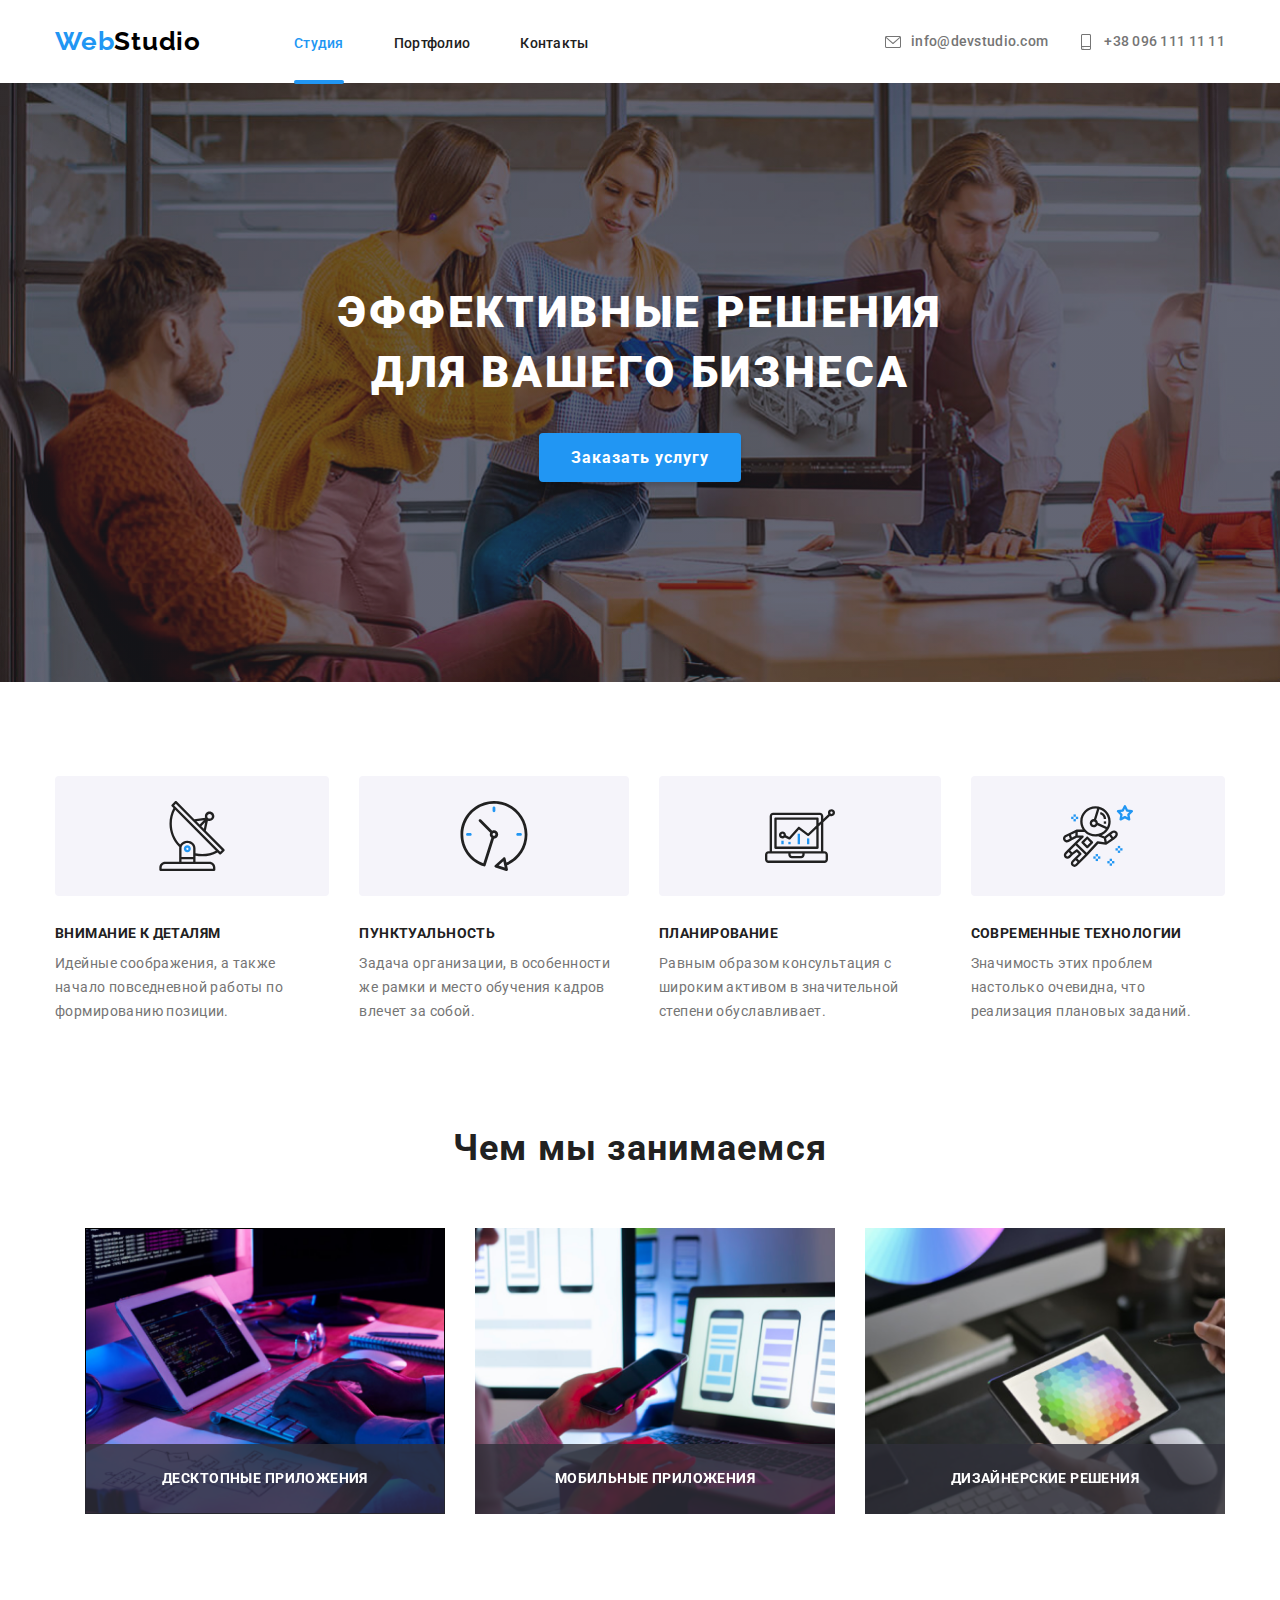
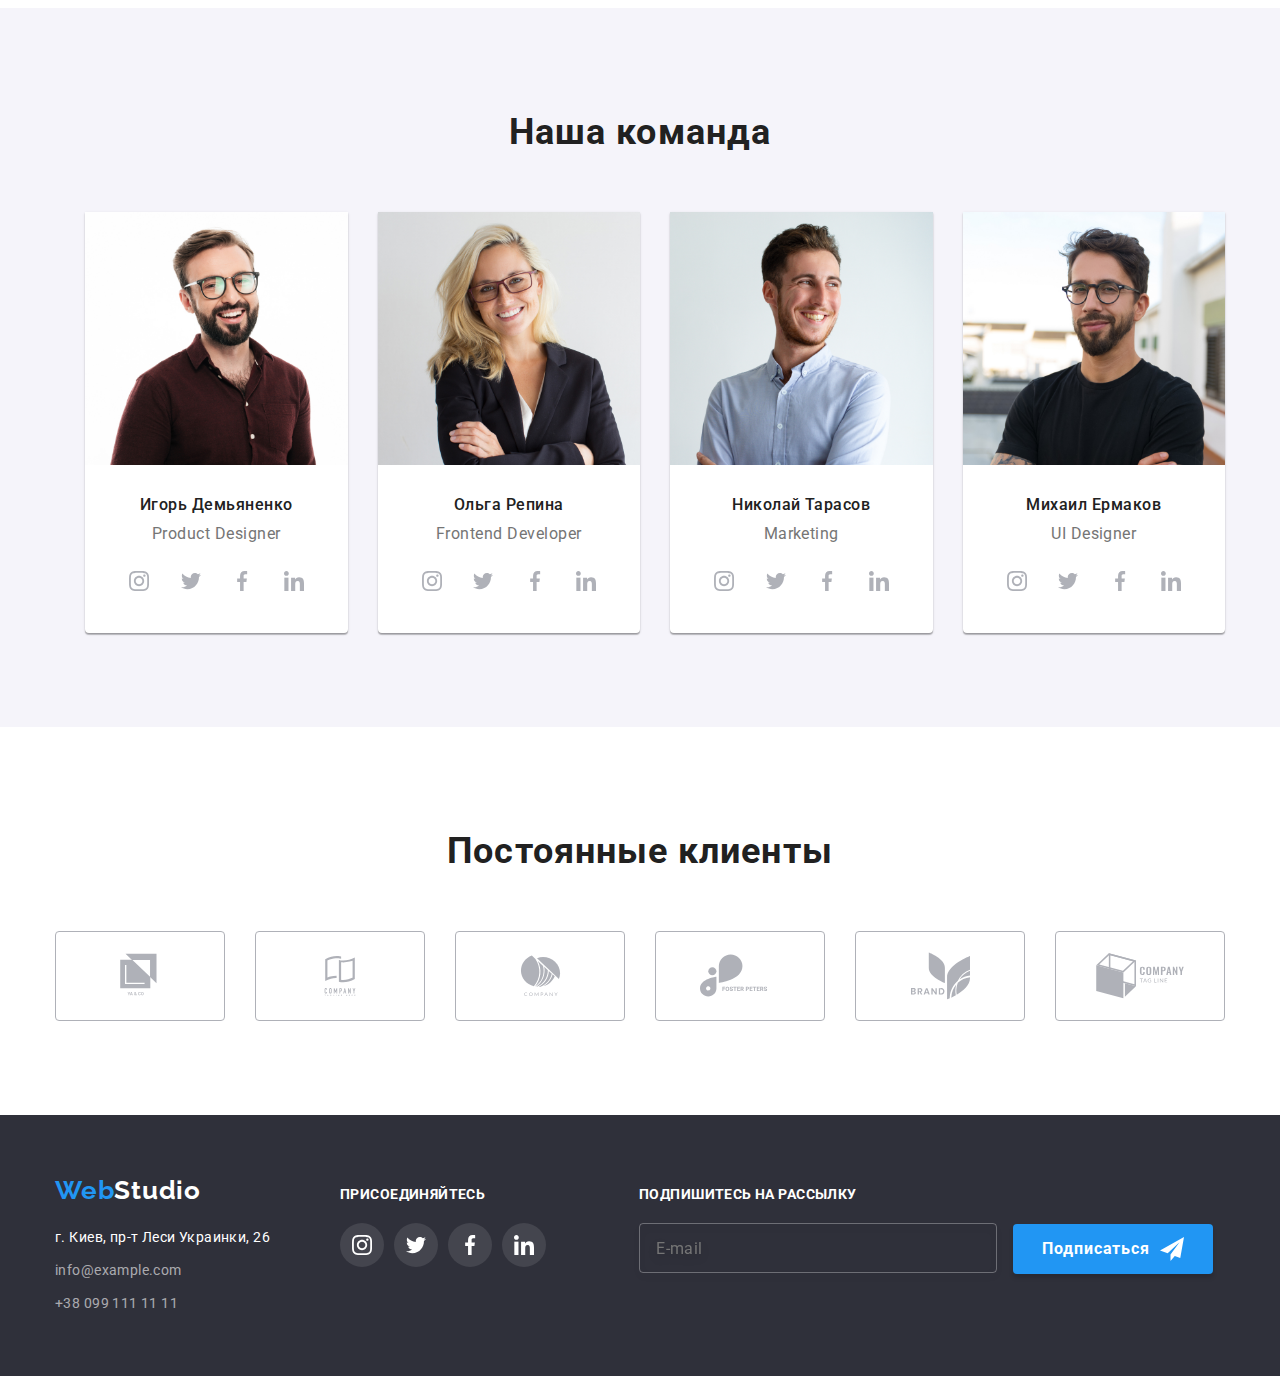
==== commit d7882733: "placeholder_list" ====
--- a/index.html
+++ b/index.html
@@ -30,7 +30,7 @@
                     </li>
                 </ul>
 
-                <ul class="address-nav list">
+                <ul class="address-nav">
                     <li class="item">
                         <a class="nav-emailtel" href="mailto:info@devstudio.com">
                             <svg class="emailtel-icon">
@@ -113,7 +113,7 @@
         <!-- HERO -->
         <section class="hero">
             <div class="container">
-                <ul class="hero-content list">
+                <ul class="hero-content">
                     <li class="item">
                         <h1 class="hero-title">Эффективные решения для Вашего бизнеса</h1>
                     </li>
@@ -127,7 +127,7 @@
         <!-- FEATURES -->
         <section class="features">
             <div class="container">
-                <ul class="features-card-set list">
+                <ul class="features-card-set">
                     <li class="item">
                         <div class="features-card-content">
                             <div class="features-card-image">
@@ -186,7 +186,7 @@
                 <div class="title">
                     <h2> Чем мы занимаемся </h2>
                 </div>
-                <ul class="about-card-set list">
+                <ul class="about-card-set">
                     <li class="item">
                         <div class="about-card-thumb">
                             <img class="about-image" src="./images/imgbox_1.png" alt="складаємо план-схему сайту" width="370" height="294">
@@ -221,7 +221,7 @@
                 <div class="title">
                     <h2>Наша команда</h2>
                 </div>
-                <ul class="team-card-set list">
+                <ul class="team-card-set">
                     <li class="item">
                         <div class="team-one-card">
                             <div class="team-card-thumb">
@@ -400,7 +400,7 @@
                 <div class="title">
                     <h2>Постоянные клиенты</h2>
                 </div>
-                <ul class="clients-card-set list">
+                <ul class="clients-card-set">
                     <li class="item">                        
                         <a class="clients-link" href="#">
                             <svg class="clients-icon" width="44.27">
@@ -455,12 +455,12 @@
 
     <footer class="footer">
         <div class="container">
-            <ul class="footer-list list">
+            <ul class="footer-list">
                 <li class="footer-list-item">
                     <a class="footer-logo" href="index.html" aria-label="логотип сайта">
                         <span>Web</span>Studio
                     </a>
-                    <ul class="footer-list-contacts list">
+                    <ul class="footer-list-contacts">
                         <li class="item">
                             <a class="footer-map" href="https://goo.gl/maps/fek92LK9uQJUZKR86" target="_blank">г. Киев, пр-т
                                 Леси Украинки, 26</a>
@@ -476,7 +476,7 @@
 
                 <li class="footer-list-item">
                     <p class="footer-title">присоединяйтесь</p>
-                    <ul class="social-list list">
+                    <ul class="social-list">
                         <li class="item">
                             <a class="social-list-link" href="#">
                                 <svg class="social-list-icon">
--- a/css/main.min.css
+++ b/css/main.min.css
@@ -1,2 +1,2 @@
-.about{padding-bottom:94px}.about-card-set{display:-webkit-box;display:-ms-flexbox;display:flex;margin-left:calc(-1 * var(--portfolio-cards-gap))}.about-card-set .item{position:relative;-ms-flex-preferred-size:calc(100% / 3 - var(--portfolio-cards-gap));flex-basis:calc(100% / 3 - var(--portfolio-cards-gap));margin-left:var(--portfolio-cards-gap)}.title{margin-bottom:50px}.title h2{font-weight:700;font-size:36px;line-height:1.67;letter-spacing:0.03em;color:var(--title-text-color);text-align:center}.about-text{position:absolute;bottom:0;left:0;display:-webkit-box;display:-ms-flexbox;display:flex;-webkit-box-align:center;-ms-flex-align:center;align-items:center;-webkit-box-pack:center;-ms-flex-pack:center;justify-content:center;width:100%;height:70px;background:rgba(47,48,58,0.8)}.about-text p{font-weight:700;font-size:14px;line-height:1.14;text-align:center;letter-spacing:0.03em;text-transform:uppercase;color:#ffffff}.clients{padding-bottom:94px;padding-top:94px}.clients-card-set{display:-webkit-box;display:-ms-flexbox;display:flex;-webkit-box-pack:justify;-ms-flex-pack:justify;justify-content:space-between}.clients-link{display:-webkit-box;display:-ms-flexbox;display:flex;-webkit-box-pack:center;-ms-flex-pack:center;justify-content:center;-webkit-box-align:space-between;-ms-flex-align:space-between;align-items:space-between;width:170px;height:90px;border:1px solid #afb1b8;-webkit-box-sizing:border-box;box-sizing:border-box;border-radius:4px;-webkit-transition-property:border;transition-property:border;-webkit-transition-duration:250ms;transition-duration:250ms;-webkit-transition-timing-function:cubic-bezier(0.4, 0, 0.2, 1);transition-timing-function:cubic-bezier(0.4, 0, 0.2, 1)}.clients-link:hover,.clients-link:focus{border-color:var(--accents)}.clients-icon{fill:var(--fill-icon);-webkit-transition-property:fill;transition-property:fill;-webkit-transition-duration:250ms;transition-duration:250ms;-webkit-transition-timing-function:cubic-bezier(0.4, 0, 0.2, 1);transition-timing-function:cubic-bezier(0.4, 0, 0.2, 1)}.clients-link:hover .clients-icon,.clients-link:focus .clients-icon{fill:var(--accents)}.container{-webkit-box-sizing:border-box;box-sizing:border-box;width:1200px;margin-left:auto;margin-right:auto;padding-left:15px;padding-right:15px}a{font-weight:500;font-size:14px;font-style:normal;line-height:1.14;text-decoration:none;letter-spacing:0.02em;color:var(--title-text-color);-webkit-transition-property:color;transition-property:color;-webkit-transition-duration:250ms;transition-duration:250ms;-webkit-transition-timing-function:cubic-bezier(0.4, 0, 0.2, 1);transition-timing-function:cubic-bezier(0.4, 0, 0.2, 1)}.list{list-style:none;padding:0;margin:0}.list .current{color:var(--accents)}h1,h2,p{margin:0;padding:0}img{display:block;max-width:100%;height:auto}.features{padding-bottom:94px;padding-top:94px}.features-card-set{display:-webkit-box;display:-ms-flexbox;display:flex;-webkit-box-pack:justify;-ms-flex-pack:justify;justify-content:space-between}.features-card-item:not(:last-child){margin-right:30px}.features-title{margin-bottom:10px;font-weight:700;font-size:14px;line-height:1.14;letter-spacing:0.03em;text-transform:uppercase;color:var(--title-text-color)}.features-text{font-weight:400;font-size:14px;line-height:1.71;letter-spacing:0.03em;color:var(--primary-text-color)}.features-card-image{display:-webkit-box;display:-ms-flexbox;display:flex;-webkit-box-pack:center;-ms-flex-pack:center;justify-content:center;-webkit-box-align:center;-ms-flex-align:center;align-items:center;margin-bottom:30px;height:120px;background:#f5f4fa;border-radius:4px}.features-card-icon{width:70px;height:70px}.features-card-set .item:not(:last-child){margin-right:30px}.footer{background-color:var(--primary-bg-color);padding-top:60px;padding-bottom:60px}.footer-list{display:-webkit-box;display:-ms-flexbox;display:flex}.footer-logo{display:inline-block;margin-bottom:20px;font-family:Raleway;font-weight:700;font-size:26px;line-height:1.19;letter-spacing:0.03em;color:#ffffff}.footer-logo span{color:var(--accents)}.footer-list-contacts .item:not(:last-child){margin-bottom:9px}.footer-emailtel{font-weight:400;font-size:14px;line-height:1.71;letter-spacing:0.03em;color:rgba(255,255,255,0.6)}.footer-map{display:inline-block;font-weight:400;font-size:14px;line-height:1.71;letter-spacing:0.03em;color:#ffffff}.footer-title{padding-top:12px;font-weight:700;font-size:14px;line-height:1.14;letter-spacing:0.03em;text-transform:uppercase;margin-bottom:20px;color:#ffffff}.footer-list-item:first-child{margin-right:70px}.footer-list-item:nth-child(2){margin-right:93px}.footer-list .social-list{display:-webkit-box;display:-ms-flexbox;display:flex;padding:0px}.footer-list-item .social-list .item:not(:last-child){margin-right:10px}.footer-list-item .social-list-link{background:rgba(255,255,255,0.1);-webkit-transition-property:all;transition-property:all;-webkit-transition-duration:250ms;transition-duration:250ms;-webkit-transition-timing-function:cubic-bezier(0.4, 0, 0.2, 1);transition-timing-function:cubic-bezier(0.4, 0, 0.2, 1)}.footer-list-item .social-list-link:hover,.footer-list-item .social-list-link:focus{background:var(--accents)}.footer-list-item .social-list-icon{fill:#ffffff}.form{-webkit-box-sizing:border-box;box-sizing:border-box;margin-left:auto;margin-right:auto;padding:40px 39px 40px 41px}.form-title{display:inline-block;margin-bottom:12px;font-style:normal;font-weight:700;font-size:20px;line-height:1.15;text-align:center;letter-spacing:0.03em;color:var(--title-text-color)}.form-field{position:relative;display:-webkit-box;display:-ms-flexbox;display:flex;-webkit-box-orient:vertical;-webkit-box-direction:normal;-ms-flex-direction:column;flex-direction:column;margin-bottom:10px;-webkit-transition-property:fill;transition-property:fill;-webkit-transition-duration:250ms;transition-duration:250ms;-webkit-transition-timing-function:cubic-bezier(0.4, 0, 0.2, 1);transition-timing-function:cubic-bezier(0.4, 0, 0.2, 1)}.form-label{font-style:normal;font-weight:400;font-size:12px;line-height:1.17;letter-spacing:0.01em;color:var(--primary-text-color);margin-bottom:4px}.form-field input{border:1px solid rgba(33,33,33,0.2);-webkit-box-sizing:border-box;box-sizing:border-box;border-radius:4px;padding:11px 42px;height:40px;-webkit-transition-property:border;transition-property:border;-webkit-transition-duration:250ms;transition-duration:250ms;-webkit-transition-timing-function:cubic-bezier(0.4, 0, 0.2, 1);transition-timing-function:cubic-bezier(0.4, 0, 0.2, 1)}.form-icon{width:18px;height:18px;-webkit-transition-property:fill;transition-property:fill;-webkit-transition-duration:250ms;transition-duration:250ms;-webkit-transition-timing-function:cubic-bezier(0.4, 0, 0.2, 1);transition-timing-function:cubic-bezier(0.4, 0, 0.2, 1)}.form-input:hover .form-icon,.form-input:focus .form-icon{fill:var(--accents)}.form-input:hover,.form-input:focus{border-color:var(--accents)}.form-field svg{position:absolute;top:50%;left:12px}textarea{resize:none;height:120px;padding:12px 16px;border:1px solid rgba(33,33,33,0.2);-webkit-box-sizing:border-box;box-sizing:border-box;border-radius:4px;-webkit-transition-property:border;transition-property:border;-webkit-transition-duration:250ms;transition-duration:250ms;-webkit-transition-timing-function:cubic-bezier(0.4, 0, 0.2, 1);transition-timing-function:cubic-bezier(0.4, 0, 0.2, 1)}.form-field textarea:hover,.form-field textarea:focus{border-color:var(--accents)}.form-field textarea::-webkit-input-placeholder{font-family:Roboto;font-style:normal;font-weight:400;font-size:14px;line-height:1.14;letter-spacing:0.01em;color:rgba(117,117,117,0.5)}.form-field textarea:-ms-input-placeholder{font-family:Roboto;font-style:normal;font-weight:400;font-size:14px;line-height:1.14;letter-spacing:0.01em;color:rgba(117,117,117,0.5)}.form-field textarea::-ms-input-placeholder{font-family:Roboto;font-style:normal;font-weight:400;font-size:14px;line-height:1.14;letter-spacing:0.01em;color:rgba(117,117,117,0.5)}.form-field textarea::placeholder{font-family:Roboto;font-style:normal;font-weight:400;font-size:14px;line-height:1.14;letter-spacing:0.01em;color:rgba(117,117,117,0.5)}.form-agreement{display:-webkit-box;display:-ms-flexbox;display:flex;-webkit-box-align:center;-ms-flex-align:center;align-items:center;margin-top:20px;padding-left:12px}.form-agreement input[type="checkbox"]{position:absolute;width:1px;height:1px;margin:-1px;border:0;padding:0;clip:rect(0 0 0 0);overflow:hidden}.form-agreement .icon{display:block;width:16px;height:15px;border:solid 2px #252121;border-radius:2px;margin-right:9px;-webkit-transition-property:all;transition-property:all;-webkit-transition-duration:250ms;transition-duration:250ms;-webkit-transition-timing-function:cubic-bezier(0.4, 0, 0.2, 1);transition-timing-function:cubic-bezier(0.4, 0, 0.2, 1)}.form-agreement input[type="checkbox"]:checked+.icon{background-color:var(--accents);background-image:url("../images/check-icon.svg");background-size:contain;background-origin:border-box;border-color:var(--accents)}.form-agreement-label{font-style:normal;font-weight:400;font-size:14px;line-height:1.71;letter-spacing:0.03em;color:var(--primary-text-color)}.form-agreement a{-webkit-text-decoration-line:underline;text-decoration-line:underline;color:var(--accents)}.form-button{display:-webkit-box;display:-ms-flexbox;display:flex;-webkit-box-pack:center;-ms-flex-pack:center;justify-content:center;padding-top:30px}.form button{display:block;width:200px;height:50px;background:var(--accents);-webkit-box-shadow:0px 4px 4px rgba(0,0,0,0.15);box-shadow:0px 4px 4px rgba(0,0,0,0.15);border-radius:4px;border-width:0px;font-family:Roboto;font-weight:700;font-size:16px;line-height:1.88;letter-spacing:0.06em;color:#ffffff}.footer-form{width:574px}.footer-form-input{width:358px;height:50px;margin-right:12px;background-color:transparent;border:1px solid rgba(255,255,255,0.3);-webkit-box-sizing:border-box;box-sizing:border-box;-webkit-filter:drop-shadow(0px 4px 4px rgba(0,0,0,0.15));filter:drop-shadow(0px 4px 4px rgba(0,0,0,0.15));border-radius:4px;padding:15px 16px;font-family:inherit;font-style:normal;font-weight:400;font-size:16px;line-height:1.25;letter-spacing:0.03em;color:rgba(255,255,255,0.6)}.footer-form-button{display:-webkit-inline-box;display:-ms-inline-flexbox;display:inline-flex;-webkit-box-align:center;-ms-flex-align:center;align-items:center;-webkit-box-pack:center;-ms-flex-pack:center;justify-content:center;width:200px;height:50px;background:var(--accents);-webkit-box-shadow:0px 4px 4px rgba(0,0,0,0.15);box-shadow:0px 4px 4px rgba(0,0,0,0.15);border-radius:4px;border-width:0px;font-family:inherit;font-style:normal;font-weight:700;font-size:16px;line-height:1.88;letter-spacing:0.06em;color:#ffffff}.footer-form-button::after{content:"";display:block;width:24px;height:24px;margin-left:10px;background-image:url("../images/send-icon.svg");background-size:contain}.address-nav{display:-webkit-box;display:-ms-flexbox;display:flex;margin-left:auto;-webkit-box-align:center;-ms-flex-align:center;align-items:center}.address-nav .item{display:-webkit-box;display:-ms-flexbox;display:flex;-webkit-box-align:center;-ms-flex-align:center;align-items:center}.address-nav .item:not(:last-child){margin-right:30px}.emailtel-icon{fill:var(--primary-text-color);margin-right:10px;width:16px;height:16px}.nav-emailtel:hover .emailtel-icon,.nav-emailtel:focus .emailtel-icon{fill:var(--accents);-webkit-transition-duration:250ms;transition-duration:250ms;-webkit-transition-timing-function:cubic-bezier(0.4, 0, 0.2, 1);transition-timing-function:cubic-bezier(0.4, 0, 0.2, 1)}.nav-emailtel{display:-webkit-box;display:-ms-flexbox;display:flex;-webkit-box-align:center;-ms-flex-align:center;align-items:center;font-weight:500;font-size:14px;line-height:1.14;letter-spacing:0.02em;color:var(--primary-text-color);padding-top:33px;padding-bottom:31px}.hero{background-color:var(--primary-bg-color);padding-bottom:200px;padding-top:200px;background-color:var(--primary-bg-color);background-image:-webkit-gradient(linear, left top, left bottom, from(rgba(47,48,58,0.4)), to(rgba(47,48,58,0.4))),url("../images/hero.jpg");background-image:linear-gradient(rgba(47,48,58,0.4), rgba(47,48,58,0.4)),url("../images/hero.jpg");background-repeat:no-repeat;background-size:cover}.hero-content{text-align:center}.hero-title{display:inline-block;width:696px;font-weight:900;font-size:44px;line-height:1.36;letter-spacing:0.06em;text-transform:uppercase;color:#ffffff}.hero-button{display:inline-block;margin-top:30px;padding:10px 32px;min-width:136px;min-height:30px;font-family:inherit;font-weight:700;font-size:16px;line-height:1.86;letter-spacing:0.06em;background:var(--accents);border-radius:4px;border-width:0px;text-align:center;-webkit-box-shadow:0px 4px 4px rgba(0,0,0,0.15);box-shadow:0px 4px 4px rgba(0,0,0,0.15);color:#ffffff}.backdrop-service{position:fixed;top:0;left:0;width:100%;height:100%;background:rgba(0,0,0,0.2)}.backdrop-service.is-hidden{opacity:0;pointer-events:none}.modal{position:absolute;top:50%;left:50%;-webkit-transform:translate(-50%, -50%);transform:translate(-50%, -50%);width:528px;height:581px;background:#ffffff;-webkit-box-shadow:0px 1px 3px rgba(0,0,0,0.12),0px 1px 1px rgba(0,0,0,0.14),0px 2px 1px rgba(0,0,0,0.2);box-shadow:0px 1px 3px rgba(0,0,0,0.12),0px 1px 1px rgba(0,0,0,0.14),0px 2px 1px rgba(0,0,0,0.2);border-radius:4px}.close-button{position:absolute;top:0;right:0;margin-right:8px;margin-top:8px;display:-webkit-box;display:-ms-flexbox;display:flex;-webkit-box-align:center;-ms-flex-align:center;align-items:center;-webkit-box-pack:center;-ms-flex-pack:center;justify-content:center;width:30px;height:30px;border-radius:50%;background:#ffffff;border:1px solid rgba(0,0,0,0.1);-webkit-box-sizing:border-box;box-sizing:border-box;-webkit-transition-property:border;transition-property:border;-webkit-transition-duration:250ms;transition-duration:250ms;-webkit-transition-timing-function:cubic-bezier(0.4, 0, 0.2, 1);transition-timing-function:cubic-bezier(0.4, 0, 0.2, 1)}.close-button:hover{border-color:var(--accents)}.close-icon{width:18px;height:18px;-webkit-transition-property:fill;transition-property:fill;-webkit-transition-duration:250ms;transition-duration:250ms;-webkit-transition-timing-function:cubic-bezier(0.4, 0, 0.2, 1);transition-timing-function:cubic-bezier(0.4, 0, 0.2, 1)}.close-button:hover .close-icon{fill:var(--accents)}.header-logo{font-family:Raleway;font-weight:700;font-size:26px;line-height:1.19;letter-spacing:0.03em;color:#000000}.header-logo span{color:var(--accents)}.main-nav{display:-webkit-box;display:-ms-flexbox;display:flex;-webkit-box-align:center;-ms-flex-align:center;align-items:center}.site-nav{display:-webkit-box;display:-ms-flexbox;display:flex;margin-left:93px}.site-nav .item{position:relative;padding-top:33px;padding-bottom:31px}.site-nav .item:not(:last-child){margin-right:50px}.site-nav .link.current::after{position:absolute;display:block;content:"";width:100%;height:4px;border-radius:2px;background-color:var(--accents);margin-top:28px}.main-nav a:hover,.main-nav a:focus{color:var(--accents)}.portfolio{padding-top:94px;padding-bottom:94px}.header-portfolio{border-bottom:1px solid #ececec}.portfolio-button-set{display:-webkit-box;display:-ms-flexbox;display:flex;margin-bottom:50px;-webkit-box-pack:center;-ms-flex-pack:center;justify-content:center}.portfolio-button{padding:6px 22px;min-width:38px;font-family:inherit;font-weight:500;font-size:16px;line-height:1.63;letter-spacing:0.03em;color:var(--title-text-color);background:#f5f4fa;text-align:center;border:none;border-radius:4px;-webkit-transition-property:background;transition-property:background;-webkit-transition-duration:250ms;transition-duration:250ms;-webkit-transition-timing-function:cubic-bezier(0.4, 0, 0.2, 1);transition-timing-function:cubic-bezier(0.4, 0, 0.2, 1)}.portfolio-button:hover,.portfolio-button:focus{color:#ffffff;background-color:var(--accents);-webkit-filter:drop-shadow(0px 4px 4px rgba(0,0,0,0.25));filter:drop-shadow(0px 4px 4px rgba(0,0,0,0.25))}.portfolio-button-set .item:not(:last-child){margin-right:8px}.portfolio-card-set{display:-webkit-box;display:-ms-flexbox;display:flex;-ms-flex-wrap:wrap;flex-wrap:wrap;margin-top:calc(-1 * var(--portfolio-cards-gap))}.portfolio-card-set .item{outline:1px solid #eeeeee;margin-top:var(--portfolio-cards-gap)}.portfolio-card-set .item:not(:nth-child(3n+1)){margin-left:var(--portfolio-cards-gap)}.portfolio-card-set .item:hover{-webkit-filter:drop-shadow(0px 4px 4px rgba(0,0,0,0.25));filter:drop-shadow(0px 4px 4px rgba(0,0,0,0.25))}.portfolio-card:focus{-webkit-filter:drop-shadow(0px 4px 4px rgba(0,0,0,0.25));filter:drop-shadow(0px 4px 4px rgba(0,0,0,0.25))}.portfolio-card-content{padding:20px 24px;background-color:#ffffff}.portfolio-title{font-size:18px;line-height:2;letter-spacing:0.06em;color:var(--title-text-color);margin-bottom:4px}.portfolio-text{font-size:16px;line-height:1.88;letter-spacing:0.03em;color:var(--primary-text-color)}.portfolio-card-thumb{position:relative;overflow:hidden}.portfolio-card-thumb::before{display:inline-block;content:"";width:100%;height:100%;background-color:rgba(33,150,243,0.9);opacity:0;position:absolute;-webkit-transform:translateY(100%);transform:translateY(100%);-webkit-transition-property:-webkit-transform;transition-property:-webkit-transform;transition-property:transform;transition-property:transform, -webkit-transform;-webkit-transition-duration:250ms;transition-duration:250ms;-webkit-transition-timing-function:cubic-bezier(0.4, 0, 0.2, 1);transition-timing-function:cubic-bezier(0.4, 0, 0.2, 1)}.portfolio-card-link:focus .portfolio-card-thumb::before,.portfolio-card-link:hover .portfolio-card-thumb::before{opacity:1;-webkit-transform:translateY(0%);transform:translateY(0%)}.portfolio-actions{display:inline-block;font-weight:400;font-size:18px;line-height:1.6;letter-spacing:0.03em;color:#ffffff;padding:63px 24px 63px 24px;opacity:0;position:absolute;top:0;left:0;-webkit-transform:translateY(100%);transform:translateY(100%);-webkit-transition:-webkit-transform 250ms cubic-bezier(0.4, 0, 0.2, 1);transition:-webkit-transform 250ms cubic-bezier(0.4, 0, 0.2, 1);transition:transform 250ms cubic-bezier(0.4, 0, 0.2, 1);transition:transform 250ms cubic-bezier(0.4, 0, 0.2, 1), -webkit-transform 250ms cubic-bezier(0.4, 0, 0.2, 1)}.portfolio-card-link:hover .portfolio-actions,.portfolio-card-link:focus .portfolio-actions{opacity:1;-webkit-transform:translateY(0%);transform:translateY(0%)}.team{padding-bottom:94px;padding-top:94px;background:#f5f4fa}.team-card-set{display:-webkit-box;display:-ms-flexbox;display:flex;margin-left:calc(-1 * var(--portfolio-cards-gap))}.team-card-set>.item{-ms-flex-preferred-size:calc(100% / 3 - var(--portfolio-cards-gap));flex-basis:calc(100% / 3 - var(--portfolio-cards-gap));margin-left:var(--portfolio-cards-gap);background:#ffffff;-webkit-box-shadow:0px 1px 3px rgba(0,0,0,0.12),0px 1px 1px rgba(0,0,0,0.14),0px 2px 1px rgba(0,0,0,0.2);box-shadow:0px 1px 3px rgba(0,0,0,0.12),0px 1px 1px rgba(0,0,0,0.14),0px 2px 1px rgba(0,0,0,0.2);border-radius:0px 0px 4px 4px}.team-card-content{text-align:center}.team-title{padding-top:30px;padding-bottom:10px;font-weight:500;font-size:16px;line-height:1.19;letter-spacing:0.03em;color:var(--title-text-color)}.team-text{font-weight:400;font-size:16px;line-height:1.19;letter-spacing:0.03em;color:var(--primary-text-color)}.social-list{display:-webkit-box;display:-ms-flexbox;display:flex;-webkit-box-pack:justify;-ms-flex-pack:justify;justify-content:space-between;padding:16px 32px 30px 32px}.social-list-link{display:-webkit-box;display:-ms-flexbox;display:flex;-webkit-box-pack:center;-ms-flex-pack:center;justify-content:center;-webkit-box-align:center;-ms-flex-align:center;align-items:center;width:44px;height:44px;border-radius:50%;-webkit-transition-property:background-color;transition-property:background-color;-webkit-transition-duration:250ms;transition-duration:250ms;-webkit-transition-timing-function:cubic-bezier(0.4, 0, 0.2, 1);transition-timing-function:cubic-bezier(0.4, 0, 0.2, 1)}.social-list-link:hover,.social-list-link:focus{background-color:var(--accents)}.social-list-icon{width:20px;height:20px;fill:var(--fill-icon);-webkit-transition-property:fill;transition-property:fill;-webkit-transition-duration:250ms;transition-duration:250ms;-webkit-transition-timing-function:cubic-bezier(0.4, 0, 0.2, 1);transition-timing-function:cubic-bezier(0.4, 0, 0.2, 1)}.social-list-link:hover .social-list-icon,.social-list-link:focus .social-list-icon{fill:#ffffff}:root{--primary-text-color: #757575;--title-text-color: #212121;--accents: #2196f3;--primary-bg-color: #2f303a;--portfolio-cards-gap: 30px;--fill-icon: #afb1b8}body{font-family:Roboto, sans-serif;margin:0px}
+.about{padding-bottom:94px}.about-card-set{display:-webkit-box;display:-ms-flexbox;display:flex;margin-left:calc(-1 * var(--portfolio-cards-gap))}.about-card-set .item{position:relative;-ms-flex-preferred-size:calc(100% / 3 - var(--portfolio-cards-gap));flex-basis:calc(100% / 3 - var(--portfolio-cards-gap));margin-left:var(--portfolio-cards-gap)}.title{margin-bottom:50px}.title h2{font-weight:700;font-size:36px;line-height:1.67;letter-spacing:0.03em;color:var(--title-text-color);text-align:center}.about-text{position:absolute;bottom:0;left:0;display:-webkit-box;display:-ms-flexbox;display:flex;-webkit-box-align:center;-ms-flex-align:center;align-items:center;-webkit-box-pack:center;-ms-flex-pack:center;justify-content:center;width:100%;height:70px;background:rgba(47,48,58,0.8)}.about-text p{font-weight:700;font-size:14px;line-height:1.14;text-align:center;letter-spacing:0.03em;text-transform:uppercase;color:#ffffff}.clients{padding-bottom:94px;padding-top:94px}.clients-card-set{display:-webkit-box;display:-ms-flexbox;display:flex;-webkit-box-pack:justify;-ms-flex-pack:justify;justify-content:space-between}.clients-link{display:-webkit-box;display:-ms-flexbox;display:flex;-webkit-box-pack:center;-ms-flex-pack:center;justify-content:center;-webkit-box-align:space-between;-ms-flex-align:space-between;align-items:space-between;width:170px;height:90px;border:1px solid #afb1b8;-webkit-box-sizing:border-box;box-sizing:border-box;border-radius:4px;-webkit-transition-property:border;transition-property:border;-webkit-transition-duration:250ms;transition-duration:250ms;-webkit-transition-timing-function:cubic-bezier(0.4, 0, 0.2, 1);transition-timing-function:cubic-bezier(0.4, 0, 0.2, 1)}.clients-link:hover,.clients-link:focus{border-color:var(--accents)}.clients-icon{fill:var(--fill-icon);-webkit-transition-property:fill;transition-property:fill;-webkit-transition-duration:250ms;transition-duration:250ms;-webkit-transition-timing-function:cubic-bezier(0.4, 0, 0.2, 1);transition-timing-function:cubic-bezier(0.4, 0, 0.2, 1)}.clients-link:hover .clients-icon,.clients-link:focus .clients-icon{fill:var(--accents)}.container{-webkit-box-sizing:border-box;box-sizing:border-box;width:1200px;margin-left:auto;margin-right:auto;padding-left:15px;padding-right:15px}a{font-weight:500;font-size:14px;font-style:normal;line-height:1.14;text-decoration:none;letter-spacing:0.02em;color:var(--title-text-color);-webkit-transition-property:color;transition-property:color;-webkit-transition-duration:250ms;transition-duration:250ms;-webkit-transition-timing-function:cubic-bezier(0.4, 0, 0.2, 1);transition-timing-function:cubic-bezier(0.4, 0, 0.2, 1)}.list{list-style:none;padding:0;margin:0}.current{color:var(--accents)}h1,h2,p{margin:0;padding:0}img{display:block;max-width:100%;height:auto}.features{padding-bottom:94px;padding-top:94px}.features-card-set{display:-webkit-box;display:-ms-flexbox;display:flex;-webkit-box-pack:justify;-ms-flex-pack:justify;justify-content:space-between}.features-card-item:not(:last-child){margin-right:30px}.features-title{margin-bottom:10px;font-weight:700;font-size:14px;line-height:1.14;letter-spacing:0.03em;text-transform:uppercase;color:var(--title-text-color)}.features-text{font-weight:400;font-size:14px;line-height:1.71;letter-spacing:0.03em;color:var(--primary-text-color)}.features-card-image{display:-webkit-box;display:-ms-flexbox;display:flex;-webkit-box-pack:center;-ms-flex-pack:center;justify-content:center;-webkit-box-align:center;-ms-flex-align:center;align-items:center;margin-bottom:30px;height:120px;background:#f5f4fa;border-radius:4px}.features-card-icon{width:70px;height:70px}.features-card-set .item:not(:last-child){margin-right:30px}.footer{background-color:var(--primary-bg-color);padding-top:60px;padding-bottom:60px}.footer-list{display:-webkit-box;display:-ms-flexbox;display:flex}.footer-logo{display:inline-block;margin-bottom:20px;font-family:Raleway;font-weight:700;font-size:26px;line-height:1.19;letter-spacing:0.03em;color:#ffffff}.footer-logo span{color:var(--accents)}.footer-list-contacts .item:not(:last-child){margin-bottom:9px}.footer-emailtel{font-weight:400;font-size:14px;line-height:1.71;letter-spacing:0.03em;color:rgba(255,255,255,0.6)}.footer-map{display:inline-block;font-weight:400;font-size:14px;line-height:1.71;letter-spacing:0.03em;color:#ffffff}.footer-title{padding-top:12px;font-weight:700;font-size:14px;line-height:1.14;letter-spacing:0.03em;text-transform:uppercase;margin-bottom:20px;color:#ffffff}.footer-list-item:first-child{margin-right:70px}.footer-list-item:nth-child(2){margin-right:93px}.footer-list .social-list{display:-webkit-box;display:-ms-flexbox;display:flex;padding:0px}.footer-list-item .social-list .item:not(:last-child){margin-right:10px}.footer-list-item .social-list-link{background:rgba(255,255,255,0.1);-webkit-transition-property:all;transition-property:all;-webkit-transition-duration:250ms;transition-duration:250ms;-webkit-transition-timing-function:cubic-bezier(0.4, 0, 0.2, 1);transition-timing-function:cubic-bezier(0.4, 0, 0.2, 1)}.footer-list-item .social-list-link:hover,.footer-list-item .social-list-link:focus{background:var(--accents)}.footer-list-item .social-list-icon{fill:#ffffff}.form{-webkit-box-sizing:border-box;box-sizing:border-box;margin-left:auto;margin-right:auto;padding:40px 39px 40px 41px}.form-title{display:inline-block;margin-bottom:12px;font-style:normal;font-weight:700;font-size:20px;line-height:1.15;text-align:center;letter-spacing:0.03em;color:var(--title-text-color)}.form-field{position:relative;display:-webkit-box;display:-ms-flexbox;display:flex;-webkit-box-orient:vertical;-webkit-box-direction:normal;-ms-flex-direction:column;flex-direction:column;margin-bottom:10px;-webkit-transition-property:fill;transition-property:fill;-webkit-transition-duration:250ms;transition-duration:250ms;-webkit-transition-timing-function:cubic-bezier(0.4, 0, 0.2, 1);transition-timing-function:cubic-bezier(0.4, 0, 0.2, 1)}.form-label{font-style:normal;font-weight:400;font-size:12px;line-height:1.17;letter-spacing:0.01em;color:var(--primary-text-color);margin-bottom:4px}.form-field input{border:1px solid rgba(33,33,33,0.2);-webkit-box-sizing:border-box;box-sizing:border-box;border-radius:4px;padding:11px 42px;height:40px;-webkit-transition-property:border;transition-property:border;-webkit-transition-duration:250ms;transition-duration:250ms;-webkit-transition-timing-function:cubic-bezier(0.4, 0, 0.2, 1);transition-timing-function:cubic-bezier(0.4, 0, 0.2, 1)}.form-icon{width:18px;height:18px;-webkit-transition-property:fill;transition-property:fill;-webkit-transition-duration:250ms;transition-duration:250ms;-webkit-transition-timing-function:cubic-bezier(0.4, 0, 0.2, 1);transition-timing-function:cubic-bezier(0.4, 0, 0.2, 1)}.form-input:hover ~ .form-icon,.form-input:focus ~ .form-icon{fill:var(--accents)}.form-input:hover,.form-input:focus{border-color:var(--accents)}.form-field svg{position:absolute;top:50%;left:12px}textarea{resize:none;height:120px;padding:12px 16px;border:1px solid rgba(33,33,33,0.2);-webkit-box-sizing:border-box;box-sizing:border-box;border-radius:4px;-webkit-transition-property:border;transition-property:border;-webkit-transition-duration:250ms;transition-duration:250ms;-webkit-transition-timing-function:cubic-bezier(0.4, 0, 0.2, 1);transition-timing-function:cubic-bezier(0.4, 0, 0.2, 1)}.form-field textarea:hover,.form-field textarea:focus{border-color:var(--accents)}.form-field textarea::-webkit-input-placeholder{font-family:Roboto;font-style:normal;font-weight:400;font-size:14px;line-height:1.14;letter-spacing:0.01em;color:rgba(117,117,117,0.5)}.form-field textarea:-ms-input-placeholder{font-family:Roboto;font-style:normal;font-weight:400;font-size:14px;line-height:1.14;letter-spacing:0.01em;color:rgba(117,117,117,0.5)}.form-field textarea::-ms-input-placeholder{font-family:Roboto;font-style:normal;font-weight:400;font-size:14px;line-height:1.14;letter-spacing:0.01em;color:rgba(117,117,117,0.5)}.form-field textarea::placeholder{font-family:Roboto;font-style:normal;font-weight:400;font-size:14px;line-height:1.14;letter-spacing:0.01em;color:rgba(117,117,117,0.5)}.form-agreement{display:-webkit-box;display:-ms-flexbox;display:flex;-webkit-box-align:center;-ms-flex-align:center;align-items:center;margin-top:20px;padding-left:12px}.form-agreement input[type="checkbox"]{position:absolute;width:1px;height:1px;margin:-1px;border:0;padding:0;clip:rect(0 0 0 0);overflow:hidden}.form-agreement .icon{display:block;width:16px;height:15px;border:solid 2px #252121;border-radius:2px;margin-right:9px;-webkit-transition-property:all;transition-property:all;-webkit-transition-duration:250ms;transition-duration:250ms;-webkit-transition-timing-function:cubic-bezier(0.4, 0, 0.2, 1);transition-timing-function:cubic-bezier(0.4, 0, 0.2, 1)}.form-agreement input[type="checkbox"]:checked+.icon{background-color:var(--accents);background-image:url("../images/check-icon.svg");background-size:contain;background-origin:border-box;border-color:var(--accents)}.form-agreement-label{font-style:normal;font-weight:400;font-size:14px;line-height:1.71;letter-spacing:0.03em;color:var(--primary-text-color)}.form-agreement a{-webkit-text-decoration-line:underline;text-decoration-line:underline;color:var(--accents)}.form-button{display:-webkit-box;display:-ms-flexbox;display:flex;-webkit-box-pack:center;-ms-flex-pack:center;justify-content:center;padding-top:30px}.form button{display:block;width:200px;height:50px;background:var(--accents);-webkit-box-shadow:0px 4px 4px rgba(0,0,0,0.15);box-shadow:0px 4px 4px rgba(0,0,0,0.15);border-radius:4px;border-width:0px;font-family:Roboto;font-weight:700;font-size:16px;line-height:1.88;letter-spacing:0.06em;color:#ffffff}.footer-form{width:574px}.footer-form-input{width:358px;height:50px;margin-right:12px;background-color:transparent;border:1px solid rgba(255,255,255,0.3);-webkit-box-sizing:border-box;box-sizing:border-box;-webkit-filter:drop-shadow(0px 4px 4px rgba(0,0,0,0.15));filter:drop-shadow(0px 4px 4px rgba(0,0,0,0.15));border-radius:4px;padding:15px 16px;font-family:inherit;font-style:normal;font-weight:400;font-size:16px;line-height:1.25;letter-spacing:0.03em;color:rgba(255,255,255,0.6)}.footer-form-button{display:-webkit-inline-box;display:-ms-inline-flexbox;display:inline-flex;-webkit-box-align:center;-ms-flex-align:center;align-items:center;-webkit-box-pack:center;-ms-flex-pack:center;justify-content:center;width:200px;height:50px;background:var(--accents);-webkit-box-shadow:0px 4px 4px rgba(0,0,0,0.15);box-shadow:0px 4px 4px rgba(0,0,0,0.15);border-radius:4px;border-width:0px;font-family:inherit;font-style:normal;font-weight:700;font-size:16px;line-height:1.88;letter-spacing:0.06em;color:#ffffff}.footer-form-button::after{content:"";display:block;width:24px;height:24px;margin-left:10px;background-image:url("../images/send-icon.svg");background-size:contain}.address-nav{display:-webkit-box;display:-ms-flexbox;display:flex;margin-left:auto;-webkit-box-align:center;-ms-flex-align:center;align-items:center}.address-nav .item{display:-webkit-box;display:-ms-flexbox;display:flex;-webkit-box-align:center;-ms-flex-align:center;align-items:center}.address-nav .item:not(:last-child){margin-right:30px}.emailtel-icon{fill:var(--primary-text-color);margin-right:10px;width:16px;height:16px}.nav-emailtel:hover .emailtel-icon,.nav-emailtel:focus .emailtel-icon{fill:var(--accents);-webkit-transition-duration:250ms;transition-duration:250ms;-webkit-transition-timing-function:cubic-bezier(0.4, 0, 0.2, 1);transition-timing-function:cubic-bezier(0.4, 0, 0.2, 1)}.nav-emailtel{display:-webkit-box;display:-ms-flexbox;display:flex;-webkit-box-align:center;-ms-flex-align:center;align-items:center;font-weight:500;font-size:14px;line-height:1.14;letter-spacing:0.02em;color:var(--primary-text-color)}.hero{background-color:var(--primary-bg-color);padding-bottom:200px;padding-top:200px;background-color:var(--primary-bg-color);background-image:-webkit-gradient(linear, left top, left bottom, from(rgba(47,48,58,0.4)), to(rgba(47,48,58,0.4))),url("../images/hero.jpg");background-image:linear-gradient(rgba(47,48,58,0.4), rgba(47,48,58,0.4)),url("../images/hero.jpg");background-repeat:no-repeat;background-size:cover}.hero-content{text-align:center}.hero-title{display:inline-block;width:696px;font-weight:900;font-size:44px;line-height:1.36;letter-spacing:0.06em;text-transform:uppercase;color:#ffffff}.hero-button{display:inline-block;margin-top:30px;padding:10px 32px;min-width:136px;min-height:30px;font-family:inherit;font-weight:700;font-size:16px;line-height:1.86;letter-spacing:0.06em;background:var(--accents);border-radius:4px;border-width:0px;text-align:center;-webkit-box-shadow:0px 4px 4px rgba(0,0,0,0.15);box-shadow:0px 4px 4px rgba(0,0,0,0.15);color:#ffffff}.backdrop-service{position:fixed;top:0;left:0;width:100%;height:100%;background:rgba(0,0,0,0.2)}.backdrop-service.is-hidden{opacity:0;pointer-events:none}.modal{position:absolute;top:50%;left:50%;-webkit-transform:translate(-50%, -50%);transform:translate(-50%, -50%);width:528px;height:581px;background:#ffffff;-webkit-box-shadow:0px 1px 3px rgba(0,0,0,0.12),0px 1px 1px rgba(0,0,0,0.14),0px 2px 1px rgba(0,0,0,0.2);box-shadow:0px 1px 3px rgba(0,0,0,0.12),0px 1px 1px rgba(0,0,0,0.14),0px 2px 1px rgba(0,0,0,0.2);border-radius:4px}.close-button{position:absolute;top:0;right:0;margin-right:8px;margin-top:8px;display:-webkit-box;display:-ms-flexbox;display:flex;-webkit-box-align:center;-ms-flex-align:center;align-items:center;-webkit-box-pack:center;-ms-flex-pack:center;justify-content:center;width:30px;height:30px;border-radius:50%;background:#ffffff;border:1px solid rgba(0,0,0,0.1);-webkit-box-sizing:border-box;box-sizing:border-box;-webkit-transition-property:border;transition-property:border;-webkit-transition-duration:250ms;transition-duration:250ms;-webkit-transition-timing-function:cubic-bezier(0.4, 0, 0.2, 1);transition-timing-function:cubic-bezier(0.4, 0, 0.2, 1)}.close-button:hover{border-color:var(--accents)}.close-icon{width:18px;height:18px;-webkit-transition-property:fill;transition-property:fill;-webkit-transition-duration:250ms;transition-duration:250ms;-webkit-transition-timing-function:cubic-bezier(0.4, 0, 0.2, 1);transition-timing-function:cubic-bezier(0.4, 0, 0.2, 1)}.close-button:hover .close-icon{fill:var(--accents)}.header-logo{font-family:Raleway;font-weight:700;font-size:26px;line-height:1.19;letter-spacing:0.03em;color:#000000}.header-logo span{color:var(--accents)}.main-nav{display:-webkit-box;display:-ms-flexbox;display:flex;-webkit-box-align:center;-ms-flex-align:center;align-items:center}.site-nav{display:-webkit-box;display:-ms-flexbox;display:flex;margin-left:93px}.site-nav .item{position:relative;padding-top:33px;padding-bottom:31px}.site-nav .item:not(:last-child){margin-right:50px}.site-nav .link.current::after{position:absolute;display:block;content:"";width:100%;height:4px;border-radius:2px;background-color:var(--accents);margin-top:28px}.main-nav a:hover,.main-nav a:focus{color:var(--accents)}.portfolio{padding-top:94px;padding-bottom:94px}.header-portfolio{border-bottom:1px solid #ececec}.portfolio-button-set{display:-webkit-box;display:-ms-flexbox;display:flex;margin-bottom:50px;-webkit-box-pack:center;-ms-flex-pack:center;justify-content:center}.portfolio-button{padding:6px 22px;min-width:38px;font-family:inherit;font-weight:500;font-size:16px;line-height:1.63;letter-spacing:0.03em;color:var(--title-text-color);background:#f5f4fa;text-align:center;border:none;border-radius:4px;-webkit-transition-property:background;transition-property:background;-webkit-transition-duration:250ms;transition-duration:250ms;-webkit-transition-timing-function:cubic-bezier(0.4, 0, 0.2, 1);transition-timing-function:cubic-bezier(0.4, 0, 0.2, 1)}.portfolio-button:hover,.portfolio-button:focus{color:#ffffff;background-color:var(--accents);-webkit-filter:drop-shadow(0px 4px 4px rgba(0,0,0,0.25));filter:drop-shadow(0px 4px 4px rgba(0,0,0,0.25))}.portfolio-button-set .item:not(:last-child){margin-right:8px}.portfolio-card-set{display:-webkit-box;display:-ms-flexbox;display:flex;-ms-flex-wrap:wrap;flex-wrap:wrap;margin-top:calc(-1 * var(--portfolio-cards-gap))}.portfolio-card-set .item{outline:1px solid #eeeeee;margin-top:var(--portfolio-cards-gap)}.portfolio-card-set .item:not(:nth-child(3n+1)){margin-left:var(--portfolio-cards-gap)}.portfolio-card-set .item:hover{-webkit-filter:drop-shadow(0px 4px 4px rgba(0,0,0,0.25));filter:drop-shadow(0px 4px 4px rgba(0,0,0,0.25))}.portfolio-card:focus{-webkit-filter:drop-shadow(0px 4px 4px rgba(0,0,0,0.25));filter:drop-shadow(0px 4px 4px rgba(0,0,0,0.25))}.portfolio-card-content{padding:20px 24px;background-color:#ffffff}.portfolio-title{font-size:18px;line-height:2;letter-spacing:0.06em;color:var(--title-text-color);margin-bottom:4px}.portfolio-text{font-size:16px;line-height:1.88;letter-spacing:0.03em;color:var(--primary-text-color)}.portfolio-card-thumb{position:relative;overflow:hidden}.portfolio-card-thumb::before{display:inline-block;content:"";width:100%;height:100%;background-color:rgba(33,150,243,0.9);opacity:0;position:absolute;-webkit-transform:translateY(100%);transform:translateY(100%);-webkit-transition-property:-webkit-transform;transition-property:-webkit-transform;transition-property:transform;transition-property:transform, -webkit-transform;-webkit-transition-duration:250ms;transition-duration:250ms;-webkit-transition-timing-function:cubic-bezier(0.4, 0, 0.2, 1);transition-timing-function:cubic-bezier(0.4, 0, 0.2, 1)}.portfolio-card-link:focus .portfolio-card-thumb::before,.portfolio-card-link:hover .portfolio-card-thumb::before{opacity:1;-webkit-transform:translateY(0%);transform:translateY(0%)}.portfolio-actions{display:inline-block;font-weight:400;font-size:18px;line-height:1.6;letter-spacing:0.03em;color:#ffffff;padding:63px 24px 63px 24px;opacity:0;position:absolute;top:0;left:0;-webkit-transform:translateY(100%);transform:translateY(100%);-webkit-transition:-webkit-transform 250ms cubic-bezier(0.4, 0, 0.2, 1);transition:-webkit-transform 250ms cubic-bezier(0.4, 0, 0.2, 1);transition:transform 250ms cubic-bezier(0.4, 0, 0.2, 1);transition:transform 250ms cubic-bezier(0.4, 0, 0.2, 1), -webkit-transform 250ms cubic-bezier(0.4, 0, 0.2, 1)}.portfolio-card-link:hover .portfolio-actions,.portfolio-card-link:focus .portfolio-actions{opacity:1;-webkit-transform:translateY(0%);transform:translateY(0%)}.team{padding-bottom:94px;padding-top:94px;background:#f5f4fa}.team-card-set{display:-webkit-box;display:-ms-flexbox;display:flex;margin-left:calc(-1 * var(--portfolio-cards-gap))}.team-card-set>.item{-ms-flex-preferred-size:calc(100% / 3 - var(--portfolio-cards-gap));flex-basis:calc(100% / 3 - var(--portfolio-cards-gap));margin-left:var(--portfolio-cards-gap);background:#ffffff;-webkit-box-shadow:0px 1px 3px rgba(0,0,0,0.12),0px 1px 1px rgba(0,0,0,0.14),0px 2px 1px rgba(0,0,0,0.2);box-shadow:0px 1px 3px rgba(0,0,0,0.12),0px 1px 1px rgba(0,0,0,0.14),0px 2px 1px rgba(0,0,0,0.2);border-radius:0px 0px 4px 4px}.team-card-content{text-align:center}.team-title{padding-top:30px;padding-bottom:10px;font-weight:500;font-size:16px;line-height:1.19;letter-spacing:0.03em;color:var(--title-text-color)}.team-text{font-weight:400;font-size:16px;line-height:1.19;letter-spacing:0.03em;color:var(--primary-text-color)}.team-card-set .social-list{display:-webkit-box;display:-ms-flexbox;display:flex;-webkit-box-pack:justify;-ms-flex-pack:justify;justify-content:space-between;padding:16px 32px 30px 32px}.social-list-link{display:-webkit-box;display:-ms-flexbox;display:flex;-webkit-box-pack:center;-ms-flex-pack:center;justify-content:center;-webkit-box-align:center;-ms-flex-align:center;align-items:center;width:44px;height:44px;border-radius:50%;-webkit-transition-property:background-color;transition-property:background-color;-webkit-transition-duration:250ms;transition-duration:250ms;-webkit-transition-timing-function:cubic-bezier(0.4, 0, 0.2, 1);transition-timing-function:cubic-bezier(0.4, 0, 0.2, 1)}.social-list-link:hover,.social-list-link:focus{background-color:var(--accents)}.social-list-icon{width:20px;height:20px;fill:var(--fill-icon);-webkit-transition-property:fill;transition-property:fill;-webkit-transition-duration:250ms;transition-duration:250ms;-webkit-transition-timing-function:cubic-bezier(0.4, 0, 0.2, 1);transition-timing-function:cubic-bezier(0.4, 0, 0.2, 1)}.social-list-link:hover .social-list-icon,.social-list-link:focus .social-list-icon{fill:#ffffff}:root{--primary-text-color: #757575;--title-text-color: #212121;--accents: #2196f3;--primary-bg-color: #2f303a;--portfolio-cards-gap: 30px;--fill-icon: #afb1b8}.about-card-set,.clients-card-set,.features-card-set,.footer-list,.footer-list-contacts,.social-list,.address-nav .item,.hero-content,.portfolio-button-set,.portfolio-card-set,.team-card-set{list-style:none;padding:0;margin:0}body{font-family:Roboto, sans-serif;margin:0px}
 /*# sourceMappingURL=main.min.css.map */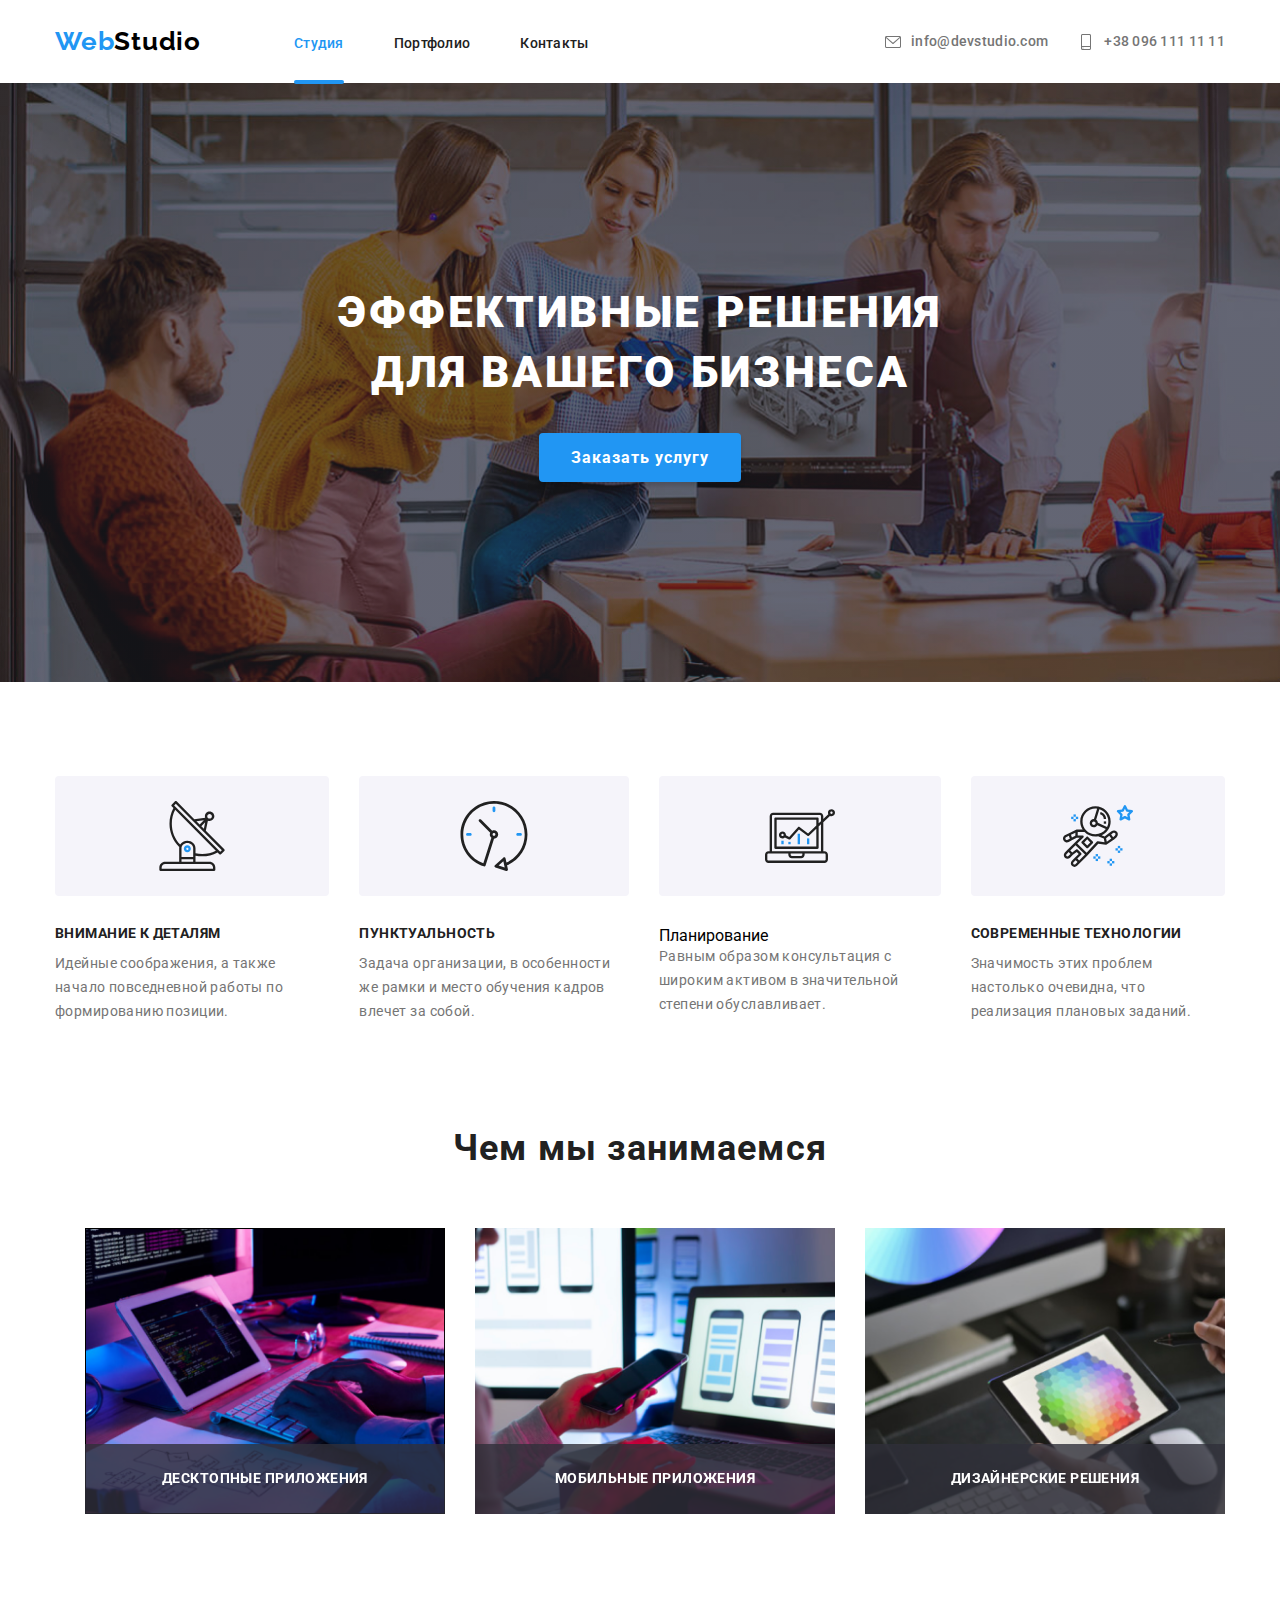
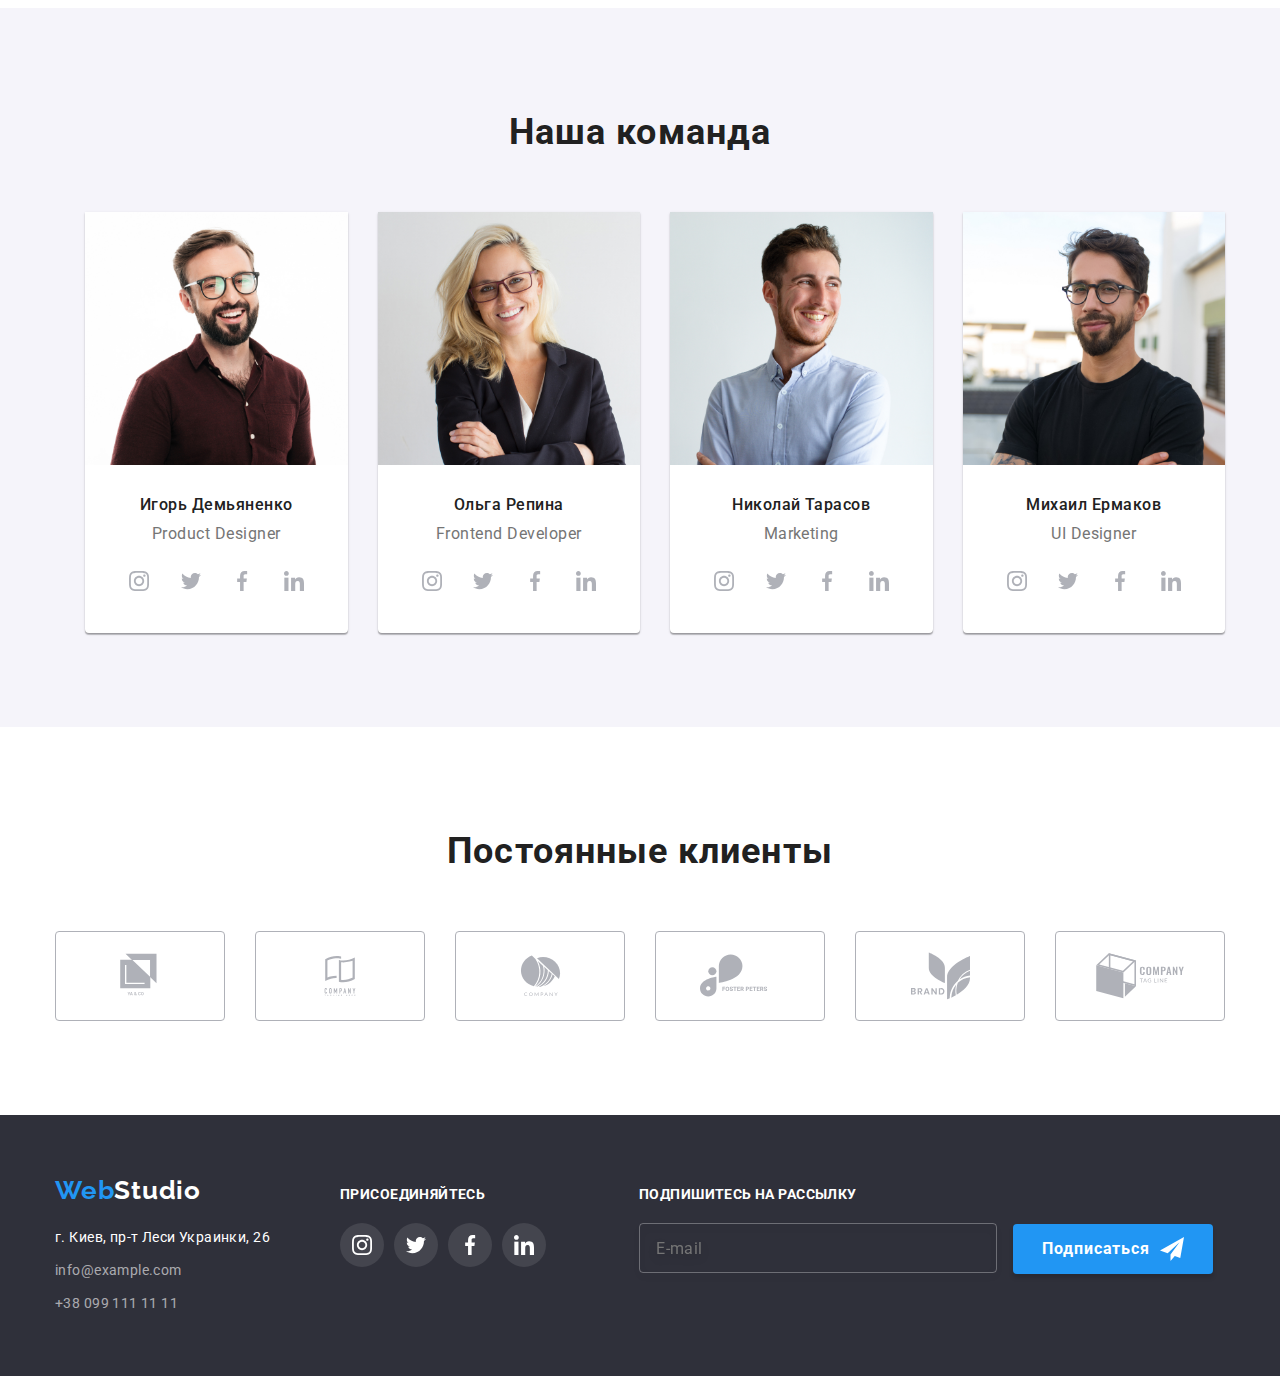
==== commit df0e72ea: "sass_components" ====
--- a/index.html
+++ b/index.html
@@ -12,516 +12,483 @@
     </head>
 
 <body>
-    <header class="header">
+<header class="header">
+    <div class="container">
+        <nav class="main-nav">
+            <a class="header-logo" href="./index.html" aria-label="логотип сайта">
+                <span>Web</span>Studio
+            </a>
+            <ul class="site-nav list">
+                <li class="site-nav__item">
+                    <a class="site-nav__link current" href="./index.html"> Студия </a>
+                </li>
+                <li class="site-nav__item">
+                    <a class="site-nav__link" href="portfolio.html"> Портфолио </a>
+                </li>
+                <li class="site-nav__item">
+                    <a class="site-nav__link" href=""> Контакты </a>
+                </li>
+            </ul>
+
+            <ul class="address-nav">
+                <li class="address-nav__item">
+                    <a class="address-nav__link" href="mailto:info@devstudio.com">
+                        <svg class="address-nav__icon">
+                            <use href="./images/sprite.svg#envelope"></use>
+                        </svg>
+                        <span>info@devstudio.com </span>
+                    </a>
+                </li>
+                <li class="address-nav__item">
+                    <a class="address-nav__link" href="tel:+380991111111">
+                        <svg class="address-nav__icon">
+                            <use href="./images/sprite.svg#smartphone"></use>
+                        </svg>
+                        <span>+38 096 111 11 11</span>
+                    </a>    
+                </li>
+            </ul>
+        </nav>
+    </div>
+</header>
+
+<main>
+    <!--MODAL WINDOW-->
+    <div class="backdrop-service is-hidden" data-modal>
+        <div class="modal">
+            <button class="close-button" data-modal-close>
+                <svg class="close-icon">
+                    <use href="./images/sprite.svg#close"></use>
+                </svg>
+            </button>
+            <form class="form js-speaker-form">
+                <p class="form__title">
+                    Оставьте свои данные, мы вам перезвоним
+                </p>
+            
+                <label class="form-field">
+                    <span class="form-field__label">Имя</span>
+                    <input class="form-field__input" type="text" name="name" autofocus>
+                    <svg class="form-field__icon">
+                        <use href="./images/sprite.svg#form-person"></use>
+                    </svg>
+                </label>
+            
+                <label class="form-field">
+                    <span class="form-field__label">Телефон</span>
+                    <input class="form-field__input" type="tel" name="tel">
+                    <svg class="form-field__icon">
+                        <use href="./images/sprite.svg#form-phone"></use>
+                    </svg>
+                </label>
+            
+                <label class="form-field">
+                    <span class="form-field__label">Почта</span>
+                    <input class="form-field__input" type="email" name="email">
+                    <svg class="form-field__icon">
+                        <use href="./images/sprite.svg#form-envelope"></use>
+                    </svg>
+                </label>
+            
+                <label class="form-field">
+                    <span class="form-field__label">Комментарий</span>
+                    <textarea class="form-field__textarea" name="comment" placeholder="Введите текст"></textarea>
+                </label>
+            
+                <label class="form-agreement">
+                    <input class="form-agreement__input" type="checkbox" name="agreement-checkbox" value="agreement">
+                    <span class="form-agreement__icon"></span>
+                    <span class="form-agreement__label">
+                        Соглашаюсь с рассылкой и принимаю <a class="form-agreement__link" href="#">Условия договора</a>
+                    </span>
+                </label>
+            
+                <div class="form-button">
+                    <button type="submit">Отправить</button>
+                </div>
+            </form>
+        </div>
+    </div>
+
+    <!-- HERO -->
+    <section class="hero">
         <div class="container">
-            <nav class="main-nav">
-                <a class="header-logo" href="./index.html" aria-label="логотип сайта">
+            <ul class="hero-content">
+                <li class="item">
+                    <h1 class="hero-title">Эффективные решения для Вашего бизнеса</h1>
+                </li>
+                <li>
+                    <button class="hero-button" data-modal-open>Заказать услугу</button>
+                </li>
+            </ul>
+        </div>
+    </section>
+
+    <!-- FEATURES -->
+    <section class="features">
+        <div class="container">
+            <ul class="features-card-set">
+                <li class="features-card-set__item">
+                    <div class="features-card-set__image">
+                        <svg class="features-card-set__icon">
+                            <use href="./images/sprite.svg#feature-antenna"></use>
+                        </svg>
+                    </div>
+                    <p class="features-card-set__title">Внимание к деталям</p>
+                    <p class="features-card-set__text">Идейные соображения, а также начало повседневной работы по формированию позиции.</p>
+                </li>
+
+                <li class="features-card-set__item">
+                    <div class="features-card-set__image">
+                        <svg class="features-card-set__icon">
+                            <use href="./images/sprite.svg#feature-clock"></use>
+                        </svg>
+                    </div>
+                    <p class="features-card-set__title">Пунктуальность</p>
+                    <p class="features-card-set__text">Задача организации, в особенности же рамки и место обучения кадров влечет за собой.</p>
+                </li>
+
+                <li class="features-card-set__item">
+                    <div class="features-card-set__image">
+                        <svg class="features-card-set__icon">
+                            <use href="./images/sprite.svg#feature-diagram"></use>
+                        </svg>
+                    </div>
+                    <p class="features-card-set__-title">Планирование</p>
+                    <p class="features-card-set__text">Равным образом консультация с широким активом в значительной степени обуславливает.</p>
+                </li>
+
+                <li class="features-card-set__item">
+                    <div class="features-card-set__image">
+                        <svg class="features-card-set__icon">
+                            <use href="./images/sprite.svg#feature-astronaut"></use>
+                        </svg>
+                    </div>
+                    <p class="features-card-set__title">Современные технологии</p>
+                    <p class="features-card-set__text">Значимость этих проблем настолько очевидна, что реализация плановых заданий.</p>
+                </li>
+            </ul>
+        </div>
+    </section>
+
+
+    <!-- ABOUT -->
+    <section class="about">
+        <div class="container">
+            <div class="title">
+                <h2> Чем мы занимаемся </h2>
+            </div>
+            <ul class="about-card-set">
+                <li class="about-card-set__item">
+                    <div>
+                        <img src="./images/imgbox_1.png" alt="складаємо план-схему сайту" width="370" height="294">
+                    </div>
+                    <div class="about-card-set__text">
+                        <p>Десктопные приложения</p>
+                    </div>
+                </li>
+                <li class="about-card-set__item">
+                    <div>
+                        <img src="./images/imgbox_2.png" alt="припасовуємо для використання на мобільному пристрої" width="370" height="294">
+                    </div>
+                    <div class="about-card-set__text">
+                        <p>Мобильные приложения</p>
+                    </div>
+                </li>
+                <li class="about-card-set__item">
+                    <div>
+                        <img src="./images/imgbox_3.png" alt="удосконалюємо дизайн" width="370" height="294">
+                    </div>
+                    <div class="about-card-set__text">
+                        <p>Дизайнерские решения</p>
+                    </div>
+                </li>
+            </ul>
+        </div>
+    </section>
+
+    <!-- TEAM -->
+    <section class="team">
+        <div class="container">
+            <div class="title">
+                <h2>Наша команда</h2>
+            </div>
+            <ul class="team-card-set">
+                <li class="team-card-set__item">
+                    <img src="./images/team_item_1.jpg" alt="Игорь Демьяненко, Product Designer" width="270" height="260">
+                    <p class="team-card-set__title">Игорь Демьяненко</p>
+                    <p class="team-card-set__text">Product Designer</p>
+                    <ul class="social-list">
+                        <li class="item">
+                            <a class="social-list__link" href="#">
+                                <svg class="social-list__icon">
+                                    <use href="./images/sprite.svg#instagram"></use>
+                                </svg>
+                            </a>
+                        </li>  
+                        <li class="item">
+                            <a class="social-list__link" href="#">
+                                <svg class="social-list__icon">
+                                    <use href="./images/sprite.svg#twitter"></use>
+                                </svg>
+                            </a>
+                        </li>   
+                        <li class="item">
+                            <a class="social-list__link" href="#">
+                                <svg class="social-list__icon">
+                                    <use href="./images/sprite.svg#facebook"></use>
+                                </svg>
+                            </a>
+                        </li>   
+                        <li class="item">
+                            <a class="social-list__link" href="#">
+                                <svg class="social-list__icon">
+                                    <use href="./images/sprite.svg#linkedin"></use>
+                                </svg>
+                            </a>
+                        </li>                                 
+                    </ul>
+                </li>
+
+                <li class="team-card-set__item">
+                    <img src="./images/team_item_2.jpg" alt="Ольга Репина, Frontend Developer" width="270" height="260">
+                    <p class="team-card-set__title">Ольга Репина</p>
+                    <p class="team-card-set__text">Frontend Developer</p>
+                    <ul class="social-list">
+                        <li class="item">
+                            <a class="social-list__link" href="#">
+                                <svg class="social-list__icon">
+                                    <use href="./images/sprite.svg#instagram"></use>
+                                </svg>
+                            </a>
+                        </li>   
+                        <li class="item">
+                            <a class="social-list__link" href="#">
+                                <svg class="social-list__icon">
+                                    <use href="./images/sprite.svg#twitter"></use>
+                                </svg>
+                            </a>
+                        </li>   
+                        <li class="item">
+                            <a class="social-list__link" href="#">
+                                <svg class="social-list__icon">
+                                    <use href="./images/sprite.svg#facebook"></use>
+                                </svg>
+                            </a>
+                        </li>   
+                        <li class="item">
+                            <a class="social-list__link" href="#">
+                                <svg class="social-list__icon">
+                                    <use href="./images/sprite.svg#linkedin"></use>
+                                </svg>
+                            </a>
+                        </li>                                
+                    </ul>
+                </li>
+
+                <li class="team-card-set__item">
+                    <img src="./images/team_item_3.jpg" alt="Николай Тарасов, Marketing" width="270" height="260">
+                    <p class="team-card-set__title">Николай Тарасов</p>
+                    <p class="team-card-set__text">Marketing</p>
+                    <ul class="social-list">
+                        <li class="item">
+                            <a class="social-list__link" href="#">
+                                <svg class="social-list__icon">
+                                    <use href="./images/sprite.svg#instagram"></use>
+                                </svg>
+                            </a>
+                        </li> 
+                        <li class="item">
+                            <a class="social-list__link" href="#">
+                                <svg class="social-list__icon">
+                                    <use href="./images/sprite.svg#twitter"></use>
+                                </svg>
+                            </a>
+                        </li>   
+                        <li class="item">
+                            <a class="social-list__link" href="#">
+                                <svg class="social-list__icon">
+                                    <use href="./images/sprite.svg#facebook"></use>
+                                </svg>
+                            </a>
+                        </li>   
+                        <li class="item">
+                            <a class="social-list__link" href="#">
+                                <svg class="social-list__icon">
+                                    <use href="./images/sprite.svg#linkedin"></use>
+                                </svg>
+                            </a>
+                        </li>                                  
+                    </ul>
+                </li>
+
+                <li class="team-card-set__item">
+                    <img src="./images/team_item_4.jpg" alt="Михаил Ермаков, UI Designer" width="270" height="260">
+                    <p class="team-card-set__title">Михаил Ермаков </p>
+                    <p class="team-card-set__text">UI Designer</p>
+                    <ul class="social-list">
+                        <li>
+                            <a class="social-list__link" href="#">
+                                <svg class="social-list__icon">
+                                    <use href="./images/sprite.svg#instagram"></use>
+                                </svg>
+                            </a>
+                        </li>  
+                        <li>
+                            <a class="social-list__link" href="#">
+                                <svg class="social-list__icon">
+                                    <use href="./images/sprite.svg#twitter"></use>
+                                </svg>
+                            </a>
+                        </li>   
+                        <li>
+                            <a class="social-list__link" href="#">
+                                <svg class="social-list__icon">
+                                    <use href="./images/sprite.svg#facebook"></use>
+                                </svg>
+                            </a>
+                        </li>   
+                        <li>
+                            <a class="social-list__link" href="#">
+                                <svg class="social-list__icon">
+                                    <use href="./images/sprite.svg#linkedin"></use>
+                                </svg>
+                            </a>
+                        </li>                                 
+                    </ul>
+                </li>
+            </ul>
+        </div>
+    </section>
+
+    <!-- CLIENTS -->
+    <section class="clients">
+        <div class="container">
+            <div class="title">
+                <h2>Постоянные клиенты</h2>
+            </div>
+            <ul class="clients-card-set">
+                <li>                        
+                    <a class="clients-card-set__link" href="#">
+                        <svg class="clients-card-set__icon" width="44.27">
+                            <use href="./images/sprite.svg#clients-logo-1"></use>
+                        </svg>
+                    </a>
+                </li>
+
+                <li>
+                    <a class="clients-card-set__link" href="#">
+                        <svg class="clients-card-set__icon" width="40">
+                            <use href="./images/sprite.svg#clients-logo-2"></use>
+                        </svg>
+                    </a>
+                </li>
+
+                <li>
+                    <a class="clients-card-set__link" href="#">
+                        <svg class="clients-card-set__icon" width="41">
+                            <use href="./images/sprite.svg#clients-logo-3"></use>
+                        </svg>
+                    </a>
+                </li>
+
+                <li>
+                    <a class="clients-card-set__link" href="#">
+                        <svg class="clients-card-set__icon" width="79.66">
+                            <use href="./images/sprite.svg#clients-logo-4"></use>
+                        </svg>
+                    </a>
+                </li>
+
+                <li>
+                    <a class="clients-card-set__link" href="#">
+                        <svg class="clients-card-set__icon" width="59">
+                            <use href="./images/sprite.svg#clients-logo-5"></use>
+                        </svg>
+                    </a>
+                </li>
+
+                <li>
+                    <a class="clients-card-set__link" href="#">
+                        <svg class="clients-card-set__icon" width="88.48">
+                            <use href="./images/sprite.svg#clients-logo-6"></use>
+                        </svg>
+                    </a>
+                </li>
+            </ul>
+        </div>
+    </section>
+</main>
+
+<footer class="footer">
+    <div class="container">
+        <ul class="footer-list">
+            <li class="footer-list__item">
+                <a class="footer-logo" href="index.html" aria-label="логотип сайта">
                     <span>Web</span>Studio
                 </a>
-                <ul class="site-nav list">
-                    <li class="item">
-                        <a class="link current" href="./index.html"> Студия </a>
-                    </li>
-                    <li class="item">
-                        <a class="link" href="portfolio.html"> Портфолио </a>
-                    </li>
-                    <li class="item">
-                        <a class="link" href=""> Контакты </a>
+                <ul class="footer-list-contacts">
+                    <li class="footer-list-contacts__item">
+                        <a class="footer-list-contacts__map" href="https://goo.gl/maps/fek92LK9uQJUZKR86" target="_blank">г. Киев, пр-т
+                            Леси Украинки, 26</a>
+                    </li>
+                    <li class="footer-list-contacts__item">
+                        <a class="footer-list-contacts__emailtel" href="mailto:info@example.com">info@example.com</a>
+                    </li>
+                    <li class="footer-list-contacts__item">
+                        <a class="footer-list-contacts__emailtel" href="tel:+380991111111">+38 099 111 11 11</a>
                     </li>
                 </ul>
-
-                <ul class="address-nav">
-                    <li class="item">
-                        <a class="nav-emailtel" href="mailto:info@devstudio.com">
-                            <svg class="emailtel-icon">
-                                <use href="./images/sprite.svg#envelope"></use>
-                            </svg>
-                            <span>info@devstudio.com </span>
-                        </a>
-                    </li>
-                    <li class="item">
-                        <a class="nav-emailtel" href="tel:+380991111111">
-                            <svg class="emailtel-icon">
-                                <use href="./images/sprite.svg#smartphone"></use>
-                            </svg>
-                            <span>+38 096 111 11 11</span>
-                        </a>    
-                    </li>
-                </ul>
-            </nav>
-        </div>
-    </header>
-
-    <main>
-        <!--MODAL WINDOW-->
-        <div class="backdrop-service is-hidden" data-modal>
-            <div class="modal">
-                <button class="close-button" data-modal-close>
-                    <svg class="close-icon">
-                        <use href="./images/sprite.svg#close"></use>
-                    </svg>
-                </button>
-                <form class="form js-speaker-form">
-                    <p class="form-title">
-                        Оставьте свои данные, мы вам перезвоним
-                    </p>
-                
-                    <label class="form-field">
-                        <span class="form-label">Имя</span>
-                        <input class="form-input" type="text" name="name" autofocus>
-                        <svg class="form-icon">
-                            <use href="./images/sprite.svg#form-person"></use>
-                        </svg>
-                    </label>
-                
-                    <label class="form-field">
-                        <span class="form-label">Телефон</span>
-                        <input class="form-input" type="tel" name="tel">
-                        <svg class="form-icon">
-                            <use href="./images/sprite.svg#form-phone"></use>
-                        </svg>
-                    </label>
-                
-                    <label class="form-field">
-                        <span class="form-label">Почта</span>
-                        <input class="form-input" type="email" name="email">
-                        <svg class="form-icon">
-                            <use href="./images/sprite.svg#form-envelope"></use>
-                        </svg>
-                    </label>
-                
-                    <label class="form-field">
-                        <span class="form-label">Комментарий</span>
-                        <textarea name="comment" placeholder="Введите текст"></textarea>
-                    </label>
-                
-                    <label class="form-agreement">
-                        <input type="checkbox" name="agreement-checkbox" value="agreement">
-                        <span class="icon"></span>
-                        <span class="form-agreement-label">
-                            Соглашаюсь с рассылкой и принимаю <a href="#">Условия договора</a>
-                        </span>
-                    </label>
-                
-                    <div class="form-button">
-                        <button type="submit">Отправить</button>
-                    </div>
-                </form>
-            </div>
-        </div>
-
-        <!-- HERO -->
-        <section class="hero">
-            <div class="container">
-                <ul class="hero-content">
-                    <li class="item">
-                        <h1 class="hero-title">Эффективные решения для Вашего бизнеса</h1>
-                    </li>
-                    <li>
-                        <button class="hero-button" data-modal-open>Заказать услугу</button>
-                    </li>
-                </ul>
-            </div>
-        </section>
-
-        <!-- FEATURES -->
-        <section class="features">
-            <div class="container">
-                <ul class="features-card-set">
-                    <li class="item">
-                        <div class="features-card-content">
-                            <div class="features-card-image">
-                                <svg class="features-card-icon">
-                                    <use href="./images/sprite.svg#feature-antenna"></use>
-                                </svg>
-                            </div>
-                            <p class="features-title">Внимание к деталям</p>
-                            <p class="features-text">Идейные соображения, а также начало повседневной работы по формированию позиции.</p>
-                        </div>
-                    </li>
-
-                    <li class="item">
-                        <div class="features-card-content">
-                            <div class="features-card-image">
-                                <svg class="features-card-icon">
-                                    <use href="./images/sprite.svg#feature-clock"></use>
-                                </svg>
-                            </div>
-                            <p class="features-title">Пунктуальность</p>
-                            <p class="features-text">Задача организации, в особенности же рамки и место обучения кадров влечет за собой.</p>
-                        </div>
-                    </li>
-
-                    <li class="item">
-                        <div class="features-card-content">
-                            <div class="features-card-image">
-                                <svg class="features-card-icon">
-                                    <use href="./images/sprite.svg#feature-diagram"></use>
-                                </svg>
-                            </div>
-                            <p class="features-title">Планирование</p>
-                            <p class="features-text">Равным образом консультация с широким активом в значительной степени обуславливает.</p>
-                        </div>
-                    </li>
-
-                    <li class="item">
-                        <div class="features-card-content">
-                            <div class="features-card-image">
-                                <svg class="features-card-icon">
-                                    <use href="./images/sprite.svg#feature-astronaut"></use>
-                                </svg>
-                            </div>
-                            <p class="features-title">Современные технологии</p>
-                            <p class="features-text">Значимость этих проблем настолько очевидна, что реализация плановых заданий.</p>
-                        </div>
-                    </li>
-                </ul>
-            </div>
-        </section>
-
-
-        <!-- ABOUT -->
-        <section class="about">
-            <div class="container">
-                <div class="title">
-                    <h2> Чем мы занимаемся </h2>
-                </div>
-                <ul class="about-card-set">
-                    <li class="item">
-                        <div class="about-card-thumb">
-                            <img class="about-image" src="./images/imgbox_1.png" alt="складаємо план-схему сайту" width="370" height="294">
-                        </div>
-                        <div class="about-text">
-                            <p>Десктопные приложения</p>
-                        </div>
-                    </li>
-                    <li class="item">
-                        <div class="about-card-thumb">
-                            <img class="about-image" src="./images/imgbox_2.png" alt="припасовуємо для використання на мобільному пристрої" width="370" height="294">
-                        </div>
-                        <div class="about-text">
-                            <p>Мобильные приложения</p>
-                        </div>
-                    </li>
-                    <li class="item">
-                        <div class="about-card-thumb">
-                            <img class="about-image" src="./images/imgbox_3.png" alt="удосконалюємо дизайн" width="370" height="294">
-                        </div>
-                        <div class="about-text">
-                            <p>Дизайнерские решения</p>
-                        </div>
-                    </li>
-                </ul>
-            </div>
-        </section>
-
-        <!-- TEAM -->
-        <section class="team">
-            <div class="container">
-                <div class="title">
-                    <h2>Наша команда</h2>
-                </div>
-                <ul class="team-card-set">
-                    <li class="item">
-                        <div class="team-one-card">
-                            <div class="team-card-thumb">
-                                <img src="./images/team_item_1.jpg" alt="Игорь Демьяненко, Product Designer" width="270" height="260">
-                            </div>
-                            <div class="team-card-content">
-                                <p class="team-title">Игорь Демьяненко</p>
-                                <p class="team-text">Product Designer</p>
-                                <ul class="social-list list">
-                                    <li class="item">
-                                        <a class="social-list-link" href="#">
-                                            <svg class="social-list-icon">
-                                                <use href="./images/sprite.svg#instagram"></use>
-                                            </svg>
-                                        </a>
-                                    </li>  
-                                    <li class="item">
-                                        <a class="social-list-link" href="#">
-                                            <svg class="social-list-icon">
-                                                <use href="./images/sprite.svg#twitter"></use>
-                                            </svg>
-                                        </a>
-                                    </li>   
-                                    <li class="item">
-                                        <a class="social-list-link" href="#">
-                                            <svg class="social-list-icon">
-                                                <use href="./images/sprite.svg#facebook"></use>
-                                            </svg>
-                                        </a>
-                                    </li>   
-                                    <li class="item">
-                                        <a class="social-list-link" href="#">
-                                            <svg class="social-list-icon">
-                                                <use href="./images/sprite.svg#linkedin"></use>
-                                            </svg>
-                                        </a>
-                                    </li>                                 
-                                </ul>
-                            </div>
-                        </div>
-                    </li>
-
-                    <li class="item">
-                        <div class="team-one-card">
-                            <div class="team-card-thumb">
-                                <img src="./images/team_item_2.jpg" alt="Ольга Репина, Frontend Developer" width="270"
-                                    height="260">
-                            </div>
-                            <div class="team-card-content">
-                                <p class="team-title">Ольга Репина</p>
-                                <p class="team-text">Frontend Developer</p>
-                                <ul class="social-list list">
-                                    <li class="item">
-                                        <a class="social-list-link" href="#">
-                                            <svg class="social-list-icon">
-                                                <use href="./images/sprite.svg#instagram"></use>
-                                            </svg>
-                                        </a>
-                                    </li>   
-                                    <li class="item">
-                                        <a class="social-list-link" href="#">
-                                            <svg class="social-list-icon">
-                                                <use href="./images/sprite.svg#twitter"></use>
-                                            </svg>
-                                        </a>
-                                    </li>   
-                                    <li class="item">
-                                        <a class="social-list-link" href="#">
-                                            <svg class="social-list-icon">
-                                                <use href="./images/sprite.svg#facebook"></use>
-                                            </svg>
-                                        </a>
-                                    </li>   
-                                    <li class="item">
-                                        <a class="social-list-link" href="#">
-                                            <svg class="social-list-icon">
-                                                <use href="./images/sprite.svg#linkedin"></use>
-                                            </svg>
-                                        </a>
-                                    </li>                                
-                                </ul>
-                            </div>
-                        </div>
-                    </li>
-
-                    <li class="item">
-                        <div class="team-one-card">
-                            <div class="team-card-thumb">
-                                <img src="./images/team_item_3.jpg" alt="Николай Тарасов, Marketing" width="270" height="260">
-                            </div>
-                            <div class="team-card-content">
-                                <p class="team-title">Николай Тарасов</p>
-                                <p class="team-text">Marketing</p>
-                                <ul class="social-list list">
-                                    <li class="item">
-                                        <a class="social-list-link" href="#">
-                                            <svg class="social-list-icon">
-                                                <use href="./images/sprite.svg#instagram"></use>
-                                            </svg>
-                                        </a>
-                                    </li> 
-                                    <li class="item">
-                                        <a class="social-list-link" href="#">
-                                            <svg class="social-list-icon">
-                                                <use href="./images/sprite.svg#twitter"></use>
-                                            </svg>
-                                        </a>
-                                    </li>   
-                                    <li class="item">
-                                        <a class="social-list-link" href="#">
-                                            <svg class="social-list-icon">
-                                                <use href="./images/sprite.svg#facebook"></use>
-                                            </svg>
-                                        </a>
-                                    </li>   
-                                    <li class="item">
-                                        <a class="social-list-link" href="#">
-                                            <svg class="social-list-icon">
-                                                <use href="./images/sprite.svg#linkedin"></use>
-                                            </svg>
-                                        </a>
-                                    </li>                                  
-                                </ul>
-                            </div>
-                        </div>
-                    </li>
-
-                    <li class="item">
-                        <div class="team-one-card">
-                            <div class="team-card-thumb">
-                                <img class="team-image" src="./images/team_item_4.jpg" alt="Михаил Ермаков, UI Designer" width="270" height="260">
-                            </div>
-                            <div class="team-card-content">
-                                <p class="team-title">Михаил Ермаков </p>
-                                <p class="team-text">UI Designer</p>
-                                <ul class="social-list list">
-                                    <li class="item">
-                                        <a class="social-list-link" href="#">
-                                            <svg class="social-list-icon">
-                                                <use href="./images/sprite.svg#instagram"></use>
-                                            </svg>
-                                        </a>
-                                    </li>  
-                                    <li class="item">
-                                        <a class="social-list-link" href="#">
-                                            <svg class="social-list-icon">
-                                                <use href="./images/sprite.svg#twitter"></use>
-                                            </svg>
-                                        </a>
-                                    </li>   
-                                    <li class="item">
-                                        <a class="social-list-link" href="#">
-                                            <svg class="social-list-icon">
-                                                <use href="./images/sprite.svg#facebook"></use>
-                                            </svg>
-                                        </a>
-                                    </li>   
-                                    <li class="item">
-                                        <a class="social-list-link" href="#">
-                                            <svg class="social-list-icon">
-                                                <use href="./images/sprite.svg#linkedin"></use>
-                                            </svg>
-                                        </a>
-                                    </li>                                 
-                                </ul>
-                            </div>
-                        </div>
-                    </li>
-                </ul>
-            </div>
-        </section>
-
-        <!-- CLIENTS -->
-        <section class="clients">
-            <div class="container">
-                <div class="title">
-                    <h2>Постоянные клиенты</h2>
-                </div>
-                <ul class="clients-card-set">
-                    <li class="item">                        
-                        <a class="clients-link" href="#">
-                            <svg class="clients-icon" width="44.27">
-                                <use href="./images/sprite.svg#clients-logo-1"></use>
+            </li>
+
+            <li class="footer-list__item">
+                <p class="footer-list__title">присоединяйтесь</p>
+                <ul class="social-list">
+                    <li class="social-list__item">
+                        <a class="social-list__link" href="#">
+                            <svg class="social-list__icon">
+                                <use href="./images/sprite.svg#instagram"></use>
                             </svg>
                         </a>
                     </li>
-
-                    <li class="item">
-                        <a class="clients-link" href="#">
-                            <svg class="clients-icon" width="40">
-                                <use href="./images/sprite.svg#clients-logo-2"></use>
+                    <li class="social-list__item">
+                        <a class="social-list__link" href="#">
+                            <svg class="social-list__icon">
+                                <use href="./images/sprite.svg#twitter"></use>
                             </svg>
                         </a>
                     </li>
-
-                    <li class="item">
-                        <a class="clients-link" href="#">
-                            <svg class="clients-icon" width="41">
-                                <use href="./images/sprite.svg#clients-logo-3"></use>
+                    <li class="social-list__item">
+                        <a class="social-list__link" href="#">
+                            <svg class="social-list__icon">
+                                <use href="./images/sprite.svg#facebook"></use>
                             </svg>
                         </a>
                     </li>
-
-                    <li class="item">
-                        <a class="clients-link" href="#">
-                            <svg class="clients-icon" width="79.66">
-                                <use href="./images/sprite.svg#clients-logo-4"></use>
+                    <li class="social-list__item">
+                        <a class="social-list__link" href="#">
+                            <svg class="social-list__icon">
+                                <use href="./images/sprite.svg#linkedin"></use>
                             </svg>
                         </a>
                     </li>
-
-                    <li class="item">
-                        <a class="clients-link" href="#">
-                            <svg class="clients-icon" width="59">
-                                <use href="./images/sprite.svg#clients-logo-5"></use>
-                            </svg>
-                        </a>
-                    </li>
-
-                    <li class="item">
-                        <a class="clients-link" href="#">
-                            <svg class="clients-icon" width="88.48">
-                                <use href="./images/sprite.svg#clients-logo-6"></use>
-                            </svg>
-                        </a>
-                    </li>
                 </ul>
-            </div>
-        </section>
-    </main>
-
-    <footer class="footer">
-        <div class="container">
-            <ul class="footer-list">
-                <li class="footer-list-item">
-                    <a class="footer-logo" href="index.html" aria-label="логотип сайта">
-                        <span>Web</span>Studio
-                    </a>
-                    <ul class="footer-list-contacts">
-                        <li class="item">
-                            <a class="footer-map" href="https://goo.gl/maps/fek92LK9uQJUZKR86" target="_blank">г. Киев, пр-т
-                                Леси Украинки, 26</a>
-                        </li>
-                        <li class="item">
-                            <a class="footer-emailtel" href="mailto:info@example.com">info@example.com</a>
-                        </li>
-                        <li class="item">
-                            <a class="footer-emailtel" href="tel:+380991111111">+38 099 111 11 11</a>
-                        </li>
-                    </ul>
-                </li>
-
-                <li class="footer-list-item">
-                    <p class="footer-title">присоединяйтесь</p>
-                    <ul class="social-list">
-                        <li class="item">
-                            <a class="social-list-link" href="#">
-                                <svg class="social-list-icon">
-                                    <use href="./images/sprite.svg#instagram"></use>
-                                </svg>
-                            </a>
-                        </li>
-                        <li class="item">
-                            <a class="social-list-link" href="#">
-                                <svg class="social-list-icon">
-                                    <use href="./images/sprite.svg#twitter"></use>
-                                </svg>
-                            </a>
-                        </li>
-                        <li class="item">
-                            <a class="social-list-link" href="#">
-                                <svg class="social-list-icon">
-                                    <use href="./images/sprite.svg#facebook"></use>
-                                </svg>
-                            </a>
-                        </li>
-                        <li class="item">
-                            <a class="social-list-link" href="#">
-                                <svg class="social-list-icon">
-                                    <use href="./images/sprite.svg#linkedin"></use>
-                                </svg>
-                            </a>
-                        </li>
-                    </ul>
-                </li>
-
-                <li class="footer-list-item">
-                    <form class="footer-form">
-                            <p class="footer-title">Подпишитесь на рассылку</p>
-                        <label>
-                            <input class="footer-form-input" type="email" name="subscribe" placeholder="E-mail">
-                            <button class="footer-form-button" type="submit">Подписаться</button>
-                        </label>
-                    </form>
-                </li>
-            </ul>
-        </div>
-    </footer>
-
-    <script src="./js/modal.js"></script>
+            </li>
+
+            <li class="footer-list__item">
+                <form class="footer-form">
+                        <p class="footer-list__title">Подпишитесь на рассылку</p>
+                    <label>
+                        <input class="footer-form__input" type="email" name="subscribe" placeholder="E-mail">
+                        <button class="footer-form__button" type="submit">Подписаться</button>
+                    </label>
+                </form>
+            </li>
+        </ul>
+    </div>
+</footer>
+
+<script src="./js/modal.js"></script>
 </body>
 
 </html>--- a/css/main.min.css
+++ b/css/main.min.css
@@ -1,2 +1,2 @@
-.about{padding-bottom:94px}.about-card-set{display:-webkit-box;display:-ms-flexbox;display:flex;margin-left:calc(-1 * var(--portfolio-cards-gap))}.about-card-set .item{position:relative;-ms-flex-preferred-size:calc(100% / 3 - var(--portfolio-cards-gap));flex-basis:calc(100% / 3 - var(--portfolio-cards-gap));margin-left:var(--portfolio-cards-gap)}.title{margin-bottom:50px}.title h2{font-weight:700;font-size:36px;line-height:1.67;letter-spacing:0.03em;color:var(--title-text-color);text-align:center}.about-text{position:absolute;bottom:0;left:0;display:-webkit-box;display:-ms-flexbox;display:flex;-webkit-box-align:center;-ms-flex-align:center;align-items:center;-webkit-box-pack:center;-ms-flex-pack:center;justify-content:center;width:100%;height:70px;background:rgba(47,48,58,0.8)}.about-text p{font-weight:700;font-size:14px;line-height:1.14;text-align:center;letter-spacing:0.03em;text-transform:uppercase;color:#ffffff}.clients{padding-bottom:94px;padding-top:94px}.clients-card-set{display:-webkit-box;display:-ms-flexbox;display:flex;-webkit-box-pack:justify;-ms-flex-pack:justify;justify-content:space-between}.clients-link{display:-webkit-box;display:-ms-flexbox;display:flex;-webkit-box-pack:center;-ms-flex-pack:center;justify-content:center;-webkit-box-align:space-between;-ms-flex-align:space-between;align-items:space-between;width:170px;height:90px;border:1px solid #afb1b8;-webkit-box-sizing:border-box;box-sizing:border-box;border-radius:4px;-webkit-transition-property:border;transition-property:border;-webkit-transition-duration:250ms;transition-duration:250ms;-webkit-transition-timing-function:cubic-bezier(0.4, 0, 0.2, 1);transition-timing-function:cubic-bezier(0.4, 0, 0.2, 1)}.clients-link:hover,.clients-link:focus{border-color:var(--accents)}.clients-icon{fill:var(--fill-icon);-webkit-transition-property:fill;transition-property:fill;-webkit-transition-duration:250ms;transition-duration:250ms;-webkit-transition-timing-function:cubic-bezier(0.4, 0, 0.2, 1);transition-timing-function:cubic-bezier(0.4, 0, 0.2, 1)}.clients-link:hover .clients-icon,.clients-link:focus .clients-icon{fill:var(--accents)}.container{-webkit-box-sizing:border-box;box-sizing:border-box;width:1200px;margin-left:auto;margin-right:auto;padding-left:15px;padding-right:15px}a{font-weight:500;font-size:14px;font-style:normal;line-height:1.14;text-decoration:none;letter-spacing:0.02em;color:var(--title-text-color);-webkit-transition-property:color;transition-property:color;-webkit-transition-duration:250ms;transition-duration:250ms;-webkit-transition-timing-function:cubic-bezier(0.4, 0, 0.2, 1);transition-timing-function:cubic-bezier(0.4, 0, 0.2, 1)}.list{list-style:none;padding:0;margin:0}.current{color:var(--accents)}h1,h2,p{margin:0;padding:0}img{display:block;max-width:100%;height:auto}.features{padding-bottom:94px;padding-top:94px}.features-card-set{display:-webkit-box;display:-ms-flexbox;display:flex;-webkit-box-pack:justify;-ms-flex-pack:justify;justify-content:space-between}.features-card-item:not(:last-child){margin-right:30px}.features-title{margin-bottom:10px;font-weight:700;font-size:14px;line-height:1.14;letter-spacing:0.03em;text-transform:uppercase;color:var(--title-text-color)}.features-text{font-weight:400;font-size:14px;line-height:1.71;letter-spacing:0.03em;color:var(--primary-text-color)}.features-card-image{display:-webkit-box;display:-ms-flexbox;display:flex;-webkit-box-pack:center;-ms-flex-pack:center;justify-content:center;-webkit-box-align:center;-ms-flex-align:center;align-items:center;margin-bottom:30px;height:120px;background:#f5f4fa;border-radius:4px}.features-card-icon{width:70px;height:70px}.features-card-set .item:not(:last-child){margin-right:30px}.footer{background-color:var(--primary-bg-color);padding-top:60px;padding-bottom:60px}.footer-list{display:-webkit-box;display:-ms-flexbox;display:flex}.footer-logo{display:inline-block;margin-bottom:20px;font-family:Raleway;font-weight:700;font-size:26px;line-height:1.19;letter-spacing:0.03em;color:#ffffff}.footer-logo span{color:var(--accents)}.footer-list-contacts .item:not(:last-child){margin-bottom:9px}.footer-emailtel{font-weight:400;font-size:14px;line-height:1.71;letter-spacing:0.03em;color:rgba(255,255,255,0.6)}.footer-map{display:inline-block;font-weight:400;font-size:14px;line-height:1.71;letter-spacing:0.03em;color:#ffffff}.footer-title{padding-top:12px;font-weight:700;font-size:14px;line-height:1.14;letter-spacing:0.03em;text-transform:uppercase;margin-bottom:20px;color:#ffffff}.footer-list-item:first-child{margin-right:70px}.footer-list-item:nth-child(2){margin-right:93px}.footer-list .social-list{display:-webkit-box;display:-ms-flexbox;display:flex;padding:0px}.footer-list-item .social-list .item:not(:last-child){margin-right:10px}.footer-list-item .social-list-link{background:rgba(255,255,255,0.1);-webkit-transition-property:all;transition-property:all;-webkit-transition-duration:250ms;transition-duration:250ms;-webkit-transition-timing-function:cubic-bezier(0.4, 0, 0.2, 1);transition-timing-function:cubic-bezier(0.4, 0, 0.2, 1)}.footer-list-item .social-list-link:hover,.footer-list-item .social-list-link:focus{background:var(--accents)}.footer-list-item .social-list-icon{fill:#ffffff}.form{-webkit-box-sizing:border-box;box-sizing:border-box;margin-left:auto;margin-right:auto;padding:40px 39px 40px 41px}.form-title{display:inline-block;margin-bottom:12px;font-style:normal;font-weight:700;font-size:20px;line-height:1.15;text-align:center;letter-spacing:0.03em;color:var(--title-text-color)}.form-field{position:relative;display:-webkit-box;display:-ms-flexbox;display:flex;-webkit-box-orient:vertical;-webkit-box-direction:normal;-ms-flex-direction:column;flex-direction:column;margin-bottom:10px;-webkit-transition-property:fill;transition-property:fill;-webkit-transition-duration:250ms;transition-duration:250ms;-webkit-transition-timing-function:cubic-bezier(0.4, 0, 0.2, 1);transition-timing-function:cubic-bezier(0.4, 0, 0.2, 1)}.form-label{font-style:normal;font-weight:400;font-size:12px;line-height:1.17;letter-spacing:0.01em;color:var(--primary-text-color);margin-bottom:4px}.form-field input{border:1px solid rgba(33,33,33,0.2);-webkit-box-sizing:border-box;box-sizing:border-box;border-radius:4px;padding:11px 42px;height:40px;-webkit-transition-property:border;transition-property:border;-webkit-transition-duration:250ms;transition-duration:250ms;-webkit-transition-timing-function:cubic-bezier(0.4, 0, 0.2, 1);transition-timing-function:cubic-bezier(0.4, 0, 0.2, 1)}.form-icon{width:18px;height:18px;-webkit-transition-property:fill;transition-property:fill;-webkit-transition-duration:250ms;transition-duration:250ms;-webkit-transition-timing-function:cubic-bezier(0.4, 0, 0.2, 1);transition-timing-function:cubic-bezier(0.4, 0, 0.2, 1)}.form-input:hover ~ .form-icon,.form-input:focus ~ .form-icon{fill:var(--accents)}.form-input:hover,.form-input:focus{border-color:var(--accents)}.form-field svg{position:absolute;top:50%;left:12px}textarea{resize:none;height:120px;padding:12px 16px;border:1px solid rgba(33,33,33,0.2);-webkit-box-sizing:border-box;box-sizing:border-box;border-radius:4px;-webkit-transition-property:border;transition-property:border;-webkit-transition-duration:250ms;transition-duration:250ms;-webkit-transition-timing-function:cubic-bezier(0.4, 0, 0.2, 1);transition-timing-function:cubic-bezier(0.4, 0, 0.2, 1)}.form-field textarea:hover,.form-field textarea:focus{border-color:var(--accents)}.form-field textarea::-webkit-input-placeholder{font-family:Roboto;font-style:normal;font-weight:400;font-size:14px;line-height:1.14;letter-spacing:0.01em;color:rgba(117,117,117,0.5)}.form-field textarea:-ms-input-placeholder{font-family:Roboto;font-style:normal;font-weight:400;font-size:14px;line-height:1.14;letter-spacing:0.01em;color:rgba(117,117,117,0.5)}.form-field textarea::-ms-input-placeholder{font-family:Roboto;font-style:normal;font-weight:400;font-size:14px;line-height:1.14;letter-spacing:0.01em;color:rgba(117,117,117,0.5)}.form-field textarea::placeholder{font-family:Roboto;font-style:normal;font-weight:400;font-size:14px;line-height:1.14;letter-spacing:0.01em;color:rgba(117,117,117,0.5)}.form-agreement{display:-webkit-box;display:-ms-flexbox;display:flex;-webkit-box-align:center;-ms-flex-align:center;align-items:center;margin-top:20px;padding-left:12px}.form-agreement input[type="checkbox"]{position:absolute;width:1px;height:1px;margin:-1px;border:0;padding:0;clip:rect(0 0 0 0);overflow:hidden}.form-agreement .icon{display:block;width:16px;height:15px;border:solid 2px #252121;border-radius:2px;margin-right:9px;-webkit-transition-property:all;transition-property:all;-webkit-transition-duration:250ms;transition-duration:250ms;-webkit-transition-timing-function:cubic-bezier(0.4, 0, 0.2, 1);transition-timing-function:cubic-bezier(0.4, 0, 0.2, 1)}.form-agreement input[type="checkbox"]:checked+.icon{background-color:var(--accents);background-image:url("../images/check-icon.svg");background-size:contain;background-origin:border-box;border-color:var(--accents)}.form-agreement-label{font-style:normal;font-weight:400;font-size:14px;line-height:1.71;letter-spacing:0.03em;color:var(--primary-text-color)}.form-agreement a{-webkit-text-decoration-line:underline;text-decoration-line:underline;color:var(--accents)}.form-button{display:-webkit-box;display:-ms-flexbox;display:flex;-webkit-box-pack:center;-ms-flex-pack:center;justify-content:center;padding-top:30px}.form button{display:block;width:200px;height:50px;background:var(--accents);-webkit-box-shadow:0px 4px 4px rgba(0,0,0,0.15);box-shadow:0px 4px 4px rgba(0,0,0,0.15);border-radius:4px;border-width:0px;font-family:Roboto;font-weight:700;font-size:16px;line-height:1.88;letter-spacing:0.06em;color:#ffffff}.footer-form{width:574px}.footer-form-input{width:358px;height:50px;margin-right:12px;background-color:transparent;border:1px solid rgba(255,255,255,0.3);-webkit-box-sizing:border-box;box-sizing:border-box;-webkit-filter:drop-shadow(0px 4px 4px rgba(0,0,0,0.15));filter:drop-shadow(0px 4px 4px rgba(0,0,0,0.15));border-radius:4px;padding:15px 16px;font-family:inherit;font-style:normal;font-weight:400;font-size:16px;line-height:1.25;letter-spacing:0.03em;color:rgba(255,255,255,0.6)}.footer-form-button{display:-webkit-inline-box;display:-ms-inline-flexbox;display:inline-flex;-webkit-box-align:center;-ms-flex-align:center;align-items:center;-webkit-box-pack:center;-ms-flex-pack:center;justify-content:center;width:200px;height:50px;background:var(--accents);-webkit-box-shadow:0px 4px 4px rgba(0,0,0,0.15);box-shadow:0px 4px 4px rgba(0,0,0,0.15);border-radius:4px;border-width:0px;font-family:inherit;font-style:normal;font-weight:700;font-size:16px;line-height:1.88;letter-spacing:0.06em;color:#ffffff}.footer-form-button::after{content:"";display:block;width:24px;height:24px;margin-left:10px;background-image:url("../images/send-icon.svg");background-size:contain}.address-nav{display:-webkit-box;display:-ms-flexbox;display:flex;margin-left:auto;-webkit-box-align:center;-ms-flex-align:center;align-items:center}.address-nav .item{display:-webkit-box;display:-ms-flexbox;display:flex;-webkit-box-align:center;-ms-flex-align:center;align-items:center}.address-nav .item:not(:last-child){margin-right:30px}.emailtel-icon{fill:var(--primary-text-color);margin-right:10px;width:16px;height:16px}.nav-emailtel:hover .emailtel-icon,.nav-emailtel:focus .emailtel-icon{fill:var(--accents);-webkit-transition-duration:250ms;transition-duration:250ms;-webkit-transition-timing-function:cubic-bezier(0.4, 0, 0.2, 1);transition-timing-function:cubic-bezier(0.4, 0, 0.2, 1)}.nav-emailtel{display:-webkit-box;display:-ms-flexbox;display:flex;-webkit-box-align:center;-ms-flex-align:center;align-items:center;font-weight:500;font-size:14px;line-height:1.14;letter-spacing:0.02em;color:var(--primary-text-color)}.hero{background-color:var(--primary-bg-color);padding-bottom:200px;padding-top:200px;background-color:var(--primary-bg-color);background-image:-webkit-gradient(linear, left top, left bottom, from(rgba(47,48,58,0.4)), to(rgba(47,48,58,0.4))),url("../images/hero.jpg");background-image:linear-gradient(rgba(47,48,58,0.4), rgba(47,48,58,0.4)),url("../images/hero.jpg");background-repeat:no-repeat;background-size:cover}.hero-content{text-align:center}.hero-title{display:inline-block;width:696px;font-weight:900;font-size:44px;line-height:1.36;letter-spacing:0.06em;text-transform:uppercase;color:#ffffff}.hero-button{display:inline-block;margin-top:30px;padding:10px 32px;min-width:136px;min-height:30px;font-family:inherit;font-weight:700;font-size:16px;line-height:1.86;letter-spacing:0.06em;background:var(--accents);border-radius:4px;border-width:0px;text-align:center;-webkit-box-shadow:0px 4px 4px rgba(0,0,0,0.15);box-shadow:0px 4px 4px rgba(0,0,0,0.15);color:#ffffff}.backdrop-service{position:fixed;top:0;left:0;width:100%;height:100%;background:rgba(0,0,0,0.2)}.backdrop-service.is-hidden{opacity:0;pointer-events:none}.modal{position:absolute;top:50%;left:50%;-webkit-transform:translate(-50%, -50%);transform:translate(-50%, -50%);width:528px;height:581px;background:#ffffff;-webkit-box-shadow:0px 1px 3px rgba(0,0,0,0.12),0px 1px 1px rgba(0,0,0,0.14),0px 2px 1px rgba(0,0,0,0.2);box-shadow:0px 1px 3px rgba(0,0,0,0.12),0px 1px 1px rgba(0,0,0,0.14),0px 2px 1px rgba(0,0,0,0.2);border-radius:4px}.close-button{position:absolute;top:0;right:0;margin-right:8px;margin-top:8px;display:-webkit-box;display:-ms-flexbox;display:flex;-webkit-box-align:center;-ms-flex-align:center;align-items:center;-webkit-box-pack:center;-ms-flex-pack:center;justify-content:center;width:30px;height:30px;border-radius:50%;background:#ffffff;border:1px solid rgba(0,0,0,0.1);-webkit-box-sizing:border-box;box-sizing:border-box;-webkit-transition-property:border;transition-property:border;-webkit-transition-duration:250ms;transition-duration:250ms;-webkit-transition-timing-function:cubic-bezier(0.4, 0, 0.2, 1);transition-timing-function:cubic-bezier(0.4, 0, 0.2, 1)}.close-button:hover{border-color:var(--accents)}.close-icon{width:18px;height:18px;-webkit-transition-property:fill;transition-property:fill;-webkit-transition-duration:250ms;transition-duration:250ms;-webkit-transition-timing-function:cubic-bezier(0.4, 0, 0.2, 1);transition-timing-function:cubic-bezier(0.4, 0, 0.2, 1)}.close-button:hover .close-icon{fill:var(--accents)}.header-logo{font-family:Raleway;font-weight:700;font-size:26px;line-height:1.19;letter-spacing:0.03em;color:#000000}.header-logo span{color:var(--accents)}.main-nav{display:-webkit-box;display:-ms-flexbox;display:flex;-webkit-box-align:center;-ms-flex-align:center;align-items:center}.site-nav{display:-webkit-box;display:-ms-flexbox;display:flex;margin-left:93px}.site-nav .item{position:relative;padding-top:33px;padding-bottom:31px}.site-nav .item:not(:last-child){margin-right:50px}.site-nav .link.current::after{position:absolute;display:block;content:"";width:100%;height:4px;border-radius:2px;background-color:var(--accents);margin-top:28px}.main-nav a:hover,.main-nav a:focus{color:var(--accents)}.portfolio{padding-top:94px;padding-bottom:94px}.header-portfolio{border-bottom:1px solid #ececec}.portfolio-button-set{display:-webkit-box;display:-ms-flexbox;display:flex;margin-bottom:50px;-webkit-box-pack:center;-ms-flex-pack:center;justify-content:center}.portfolio-button{padding:6px 22px;min-width:38px;font-family:inherit;font-weight:500;font-size:16px;line-height:1.63;letter-spacing:0.03em;color:var(--title-text-color);background:#f5f4fa;text-align:center;border:none;border-radius:4px;-webkit-transition-property:background;transition-property:background;-webkit-transition-duration:250ms;transition-duration:250ms;-webkit-transition-timing-function:cubic-bezier(0.4, 0, 0.2, 1);transition-timing-function:cubic-bezier(0.4, 0, 0.2, 1)}.portfolio-button:hover,.portfolio-button:focus{color:#ffffff;background-color:var(--accents);-webkit-filter:drop-shadow(0px 4px 4px rgba(0,0,0,0.25));filter:drop-shadow(0px 4px 4px rgba(0,0,0,0.25))}.portfolio-button-set .item:not(:last-child){margin-right:8px}.portfolio-card-set{display:-webkit-box;display:-ms-flexbox;display:flex;-ms-flex-wrap:wrap;flex-wrap:wrap;margin-top:calc(-1 * var(--portfolio-cards-gap))}.portfolio-card-set .item{outline:1px solid #eeeeee;margin-top:var(--portfolio-cards-gap)}.portfolio-card-set .item:not(:nth-child(3n+1)){margin-left:var(--portfolio-cards-gap)}.portfolio-card-set .item:hover{-webkit-filter:drop-shadow(0px 4px 4px rgba(0,0,0,0.25));filter:drop-shadow(0px 4px 4px rgba(0,0,0,0.25))}.portfolio-card:focus{-webkit-filter:drop-shadow(0px 4px 4px rgba(0,0,0,0.25));filter:drop-shadow(0px 4px 4px rgba(0,0,0,0.25))}.portfolio-card-content{padding:20px 24px;background-color:#ffffff}.portfolio-title{font-size:18px;line-height:2;letter-spacing:0.06em;color:var(--title-text-color);margin-bottom:4px}.portfolio-text{font-size:16px;line-height:1.88;letter-spacing:0.03em;color:var(--primary-text-color)}.portfolio-card-thumb{position:relative;overflow:hidden}.portfolio-card-thumb::before{display:inline-block;content:"";width:100%;height:100%;background-color:rgba(33,150,243,0.9);opacity:0;position:absolute;-webkit-transform:translateY(100%);transform:translateY(100%);-webkit-transition-property:-webkit-transform;transition-property:-webkit-transform;transition-property:transform;transition-property:transform, -webkit-transform;-webkit-transition-duration:250ms;transition-duration:250ms;-webkit-transition-timing-function:cubic-bezier(0.4, 0, 0.2, 1);transition-timing-function:cubic-bezier(0.4, 0, 0.2, 1)}.portfolio-card-link:focus .portfolio-card-thumb::before,.portfolio-card-link:hover .portfolio-card-thumb::before{opacity:1;-webkit-transform:translateY(0%);transform:translateY(0%)}.portfolio-actions{display:inline-block;font-weight:400;font-size:18px;line-height:1.6;letter-spacing:0.03em;color:#ffffff;padding:63px 24px 63px 24px;opacity:0;position:absolute;top:0;left:0;-webkit-transform:translateY(100%);transform:translateY(100%);-webkit-transition:-webkit-transform 250ms cubic-bezier(0.4, 0, 0.2, 1);transition:-webkit-transform 250ms cubic-bezier(0.4, 0, 0.2, 1);transition:transform 250ms cubic-bezier(0.4, 0, 0.2, 1);transition:transform 250ms cubic-bezier(0.4, 0, 0.2, 1), -webkit-transform 250ms cubic-bezier(0.4, 0, 0.2, 1)}.portfolio-card-link:hover .portfolio-actions,.portfolio-card-link:focus .portfolio-actions{opacity:1;-webkit-transform:translateY(0%);transform:translateY(0%)}.team{padding-bottom:94px;padding-top:94px;background:#f5f4fa}.team-card-set{display:-webkit-box;display:-ms-flexbox;display:flex;margin-left:calc(-1 * var(--portfolio-cards-gap))}.team-card-set>.item{-ms-flex-preferred-size:calc(100% / 3 - var(--portfolio-cards-gap));flex-basis:calc(100% / 3 - var(--portfolio-cards-gap));margin-left:var(--portfolio-cards-gap);background:#ffffff;-webkit-box-shadow:0px 1px 3px rgba(0,0,0,0.12),0px 1px 1px rgba(0,0,0,0.14),0px 2px 1px rgba(0,0,0,0.2);box-shadow:0px 1px 3px rgba(0,0,0,0.12),0px 1px 1px rgba(0,0,0,0.14),0px 2px 1px rgba(0,0,0,0.2);border-radius:0px 0px 4px 4px}.team-card-content{text-align:center}.team-title{padding-top:30px;padding-bottom:10px;font-weight:500;font-size:16px;line-height:1.19;letter-spacing:0.03em;color:var(--title-text-color)}.team-text{font-weight:400;font-size:16px;line-height:1.19;letter-spacing:0.03em;color:var(--primary-text-color)}.team-card-set .social-list{display:-webkit-box;display:-ms-flexbox;display:flex;-webkit-box-pack:justify;-ms-flex-pack:justify;justify-content:space-between;padding:16px 32px 30px 32px}.social-list-link{display:-webkit-box;display:-ms-flexbox;display:flex;-webkit-box-pack:center;-ms-flex-pack:center;justify-content:center;-webkit-box-align:center;-ms-flex-align:center;align-items:center;width:44px;height:44px;border-radius:50%;-webkit-transition-property:background-color;transition-property:background-color;-webkit-transition-duration:250ms;transition-duration:250ms;-webkit-transition-timing-function:cubic-bezier(0.4, 0, 0.2, 1);transition-timing-function:cubic-bezier(0.4, 0, 0.2, 1)}.social-list-link:hover,.social-list-link:focus{background-color:var(--accents)}.social-list-icon{width:20px;height:20px;fill:var(--fill-icon);-webkit-transition-property:fill;transition-property:fill;-webkit-transition-duration:250ms;transition-duration:250ms;-webkit-transition-timing-function:cubic-bezier(0.4, 0, 0.2, 1);transition-timing-function:cubic-bezier(0.4, 0, 0.2, 1)}.social-list-link:hover .social-list-icon,.social-list-link:focus .social-list-icon{fill:#ffffff}:root{--primary-text-color: #757575;--title-text-color: #212121;--accents: #2196f3;--primary-bg-color: #2f303a;--portfolio-cards-gap: 30px;--fill-icon: #afb1b8}.about-card-set,.clients-card-set,.features-card-set,.footer-list,.footer-list-contacts,.social-list,.address-nav .item,.hero-content,.portfolio-button-set,.portfolio-card-set,.team-card-set{list-style:none;padding:0;margin:0}body{font-family:Roboto, sans-serif;margin:0px}
+.about{padding-bottom:94px}.about-card-set{display:-webkit-box;display:-ms-flexbox;display:flex;margin-left:calc(-1 * var(--portfolio-cards-gap))}.about-card-set__item{position:relative;-ms-flex-preferred-size:calc(100% / 3 - var(--portfolio-cards-gap));flex-basis:calc(100% / 3 - var(--portfolio-cards-gap));margin-left:var(--portfolio-cards-gap)}.about-card-set__text{position:absolute;bottom:0;left:0;display:-webkit-box;display:-ms-flexbox;display:flex;-webkit-box-align:center;-ms-flex-align:center;align-items:center;-webkit-box-pack:center;-ms-flex-pack:center;justify-content:center;width:100%;height:70px;background:rgba(47,48,58,0.8)}.about-card-set__text p{font-weight:700;font-size:14px;line-height:1.14;text-align:center;letter-spacing:0.03em;text-transform:uppercase;color:#ffffff}.clients{padding-bottom:94px;padding-top:94px}.clients-card-set{display:-webkit-box;display:-ms-flexbox;display:flex;-webkit-box-pack:justify;-ms-flex-pack:justify;justify-content:space-between}.clients-card-set__link{display:-webkit-box;display:-ms-flexbox;display:flex;-webkit-box-pack:center;-ms-flex-pack:center;justify-content:center;-webkit-box-align:space-between;-ms-flex-align:space-between;align-items:space-between;width:170px;height:90px;border:1px solid #afb1b8;-webkit-box-sizing:border-box;box-sizing:border-box;border-radius:4px;-webkit-transition-property:border;transition-property:border;-webkit-transition-duration:250ms;transition-duration:250ms;-webkit-transition-timing-function:cubic-bezier(0.4, 0, 0.2, 1);transition-timing-function:cubic-bezier(0.4, 0, 0.2, 1)}.clients-card-set__link:hover,.clients-card-set__link:focus{border-color:var(--accents)}.clients-card-set__icon{fill:var(--fill-icon);-webkit-transition-property:fill;transition-property:fill;-webkit-transition-duration:250ms;transition-duration:250ms;-webkit-transition-timing-function:cubic-bezier(0.4, 0, 0.2, 1);transition-timing-function:cubic-bezier(0.4, 0, 0.2, 1)}.clients-link:hover .clients-card-set__icon,.clients-link:focus .clients-card-set__icon{fill:var(--accents)}.container{-webkit-box-sizing:border-box;box-sizing:border-box;width:1200px;margin-left:auto;margin-right:auto;padding-left:15px;padding-right:15px}a{font-weight:500;font-size:14px;font-style:normal;line-height:1.14;text-decoration:none;letter-spacing:0.02em;color:var(--title-text-color);-webkit-transition-property:color;transition-property:color;-webkit-transition-duration:250ms;transition-duration:250ms;-webkit-transition-timing-function:cubic-bezier(0.4, 0, 0.2, 1);transition-timing-function:cubic-bezier(0.4, 0, 0.2, 1)}.list{list-style:none;padding:0;margin:0}.current{color:var(--accents)}h1,h2,p{margin:0;padding:0}img{display:block;max-width:100%;height:auto}.title{margin-bottom:50px}.title h2{font-weight:700;font-size:36px;line-height:1.67;letter-spacing:0.03em;color:var(--title-text-color);text-align:center}.features{padding-bottom:94px;padding-top:94px}.features-card-set{display:-webkit-box;display:-ms-flexbox;display:flex;-webkit-box-pack:justify;-ms-flex-pack:justify;justify-content:space-between}.features-card-set__item:not(:last-child){margin-right:30px}.features-card-set__title{margin-bottom:10px;font-weight:700;font-size:14px;line-height:1.14;letter-spacing:0.03em;text-transform:uppercase;color:var(--title-text-color)}.features-card-set__text{font-weight:400;font-size:14px;line-height:1.71;letter-spacing:0.03em;color:var(--primary-text-color)}.features-card-set__image{display:-webkit-box;display:-ms-flexbox;display:flex;-webkit-box-pack:center;-ms-flex-pack:center;justify-content:center;-webkit-box-align:center;-ms-flex-align:center;align-items:center;margin-bottom:30px;height:120px;background:#f5f4fa;border-radius:4px}.features-card-set__icon{width:70px;height:70px}.footer{background-color:var(--primary-bg-color);padding-top:60px;padding-bottom:60px}.footer-list{display:-webkit-box;display:-ms-flexbox;display:flex}.footer-list__item:first-child{margin-right:70px}.footer-list__item:nth-child(2){margin-right:93px}.footer-list__title{padding-top:12px;font-weight:700;font-size:14px;line-height:1.14;letter-spacing:0.03em;text-transform:uppercase;margin-bottom:20px;color:#ffffff}.footer-logo{display:inline-block;margin-bottom:20px;font-family:Raleway;font-weight:700;font-size:26px;line-height:1.19;letter-spacing:0.03em;color:#ffffff}.footer-logo span{color:var(--accents)}.footer-list-contacts__item:not(:last-child){margin-bottom:9px}.footer-list-contacts__emailtel{font-weight:400;font-size:14px;line-height:1.71;letter-spacing:0.03em;color:rgba(255,255,255,0.6)}.footer-list-contacts__map{display:inline-block;font-weight:400;font-size:14px;line-height:1.71;letter-spacing:0.03em;color:#ffffff}.footer-list .social-list{display:-webkit-box;display:-ms-flexbox;display:flex;padding:0px}.footer-list__item .social-list__item:not(:last-child){margin-right:10px}.social-list__link{background:rgba(255,255,255,0.1);-webkit-transition-property:all;transition-property:all;-webkit-transition-duration:250ms;transition-duration:250ms;-webkit-transition-timing-function:cubic-bezier(0.4, 0, 0.2, 1);transition-timing-function:cubic-bezier(0.4, 0, 0.2, 1)}.footer-list__item .social-list__icon{fill:#ffffff}.form{-webkit-box-sizing:border-box;box-sizing:border-box;margin-left:auto;margin-right:auto;padding:40px 39px 40px 41px}.form__title{display:inline-block;margin-bottom:12px;font-style:normal;font-weight:700;font-size:20px;line-height:1.15;text-align:center;letter-spacing:0.03em;color:var(--title-text-color)}.form-field{position:relative;display:-webkit-box;display:-ms-flexbox;display:flex;-webkit-box-orient:vertical;-webkit-box-direction:normal;-ms-flex-direction:column;flex-direction:column;margin-bottom:10px;-webkit-transition-property:fill;transition-property:fill;-webkit-transition-duration:250ms;transition-duration:250ms;-webkit-transition-timing-function:cubic-bezier(0.4, 0, 0.2, 1);transition-timing-function:cubic-bezier(0.4, 0, 0.2, 1)}.form-field__label{font-style:normal;font-weight:400;font-size:12px;line-height:1.17;letter-spacing:0.01em;color:var(--primary-text-color);margin-bottom:4px}.form-field__input{border:1px solid rgba(33,33,33,0.2);-webkit-box-sizing:border-box;box-sizing:border-box;border-radius:4px;padding:11px 42px;height:40px;-webkit-transition-property:border;transition-property:border;-webkit-transition-duration:250ms;transition-duration:250ms;-webkit-transition-timing-function:cubic-bezier(0.4, 0, 0.2, 1);transition-timing-function:cubic-bezier(0.4, 0, 0.2, 1)}.form-field__input:hover,.form-field__input:focus{border-color:var(--accents)}.form-field__icon{position:absolute;top:50%;left:12px;width:18px;height:18px;-webkit-transition-property:fill;transition-property:fill;-webkit-transition-duration:250ms;transition-duration:250ms;-webkit-transition-timing-function:cubic-bezier(0.4, 0, 0.2, 1);transition-timing-function:cubic-bezier(0.4, 0, 0.2, 1)}.form-field__input:hover ~ .form-field__icon,.form-field__input:focus ~ .form-field__icon{fill:var(--accents)}.form-field__textarea{resize:none;height:120px;padding:12px 16px;border:1px solid rgba(33,33,33,0.2);-webkit-box-sizing:border-box;box-sizing:border-box;border-radius:4px;-webkit-transition-property:border;transition-property:border;-webkit-transition-duration:250ms;transition-duration:250ms;-webkit-transition-timing-function:cubic-bezier(0.4, 0, 0.2, 1);transition-timing-function:cubic-bezier(0.4, 0, 0.2, 1)}.form-field .form-field__textarea:hover,.form-field .form-field__textarea:focus{border-color:var(--accents)}.form-field .form-field__textarea::-webkit-input-placeholder{font-family:Roboto;font-style:normal;font-weight:400;font-size:14px;line-height:1.14;letter-spacing:0.01em;color:rgba(117,117,117,0.5)}.form-field .form-field__textarea:-ms-input-placeholder{font-family:Roboto;font-style:normal;font-weight:400;font-size:14px;line-height:1.14;letter-spacing:0.01em;color:rgba(117,117,117,0.5)}.form-field .form-field__textarea::-ms-input-placeholder{font-family:Roboto;font-style:normal;font-weight:400;font-size:14px;line-height:1.14;letter-spacing:0.01em;color:rgba(117,117,117,0.5)}.form-field .form-field__textarea::placeholder{font-family:Roboto;font-style:normal;font-weight:400;font-size:14px;line-height:1.14;letter-spacing:0.01em;color:rgba(117,117,117,0.5)}.form-agreement{display:-webkit-box;display:-ms-flexbox;display:flex;-webkit-box-align:center;-ms-flex-align:center;align-items:center;margin-top:20px;padding-left:12px}.form-agreement__input[type="checkbox"]{position:absolute;width:1px;height:1px;margin:-1px;border:0;padding:0;clip:rect(0 0 0 0);overflow:hidden}.form-agreement__input[type="checkbox"]:checked+.form-agreement__icon{background-color:var(--accents);background-image:url("../images/check-icon.svg");background-size:contain;background-origin:border-box;border-color:var(--accents)}.form-agreement__icon{display:block;width:16px;height:15px;border:solid 2px #252121;border-radius:2px;margin-right:9px;-webkit-transition-property:all;transition-property:all;-webkit-transition-duration:250ms;transition-duration:250ms;-webkit-transition-timing-function:cubic-bezier(0.4, 0, 0.2, 1);transition-timing-function:cubic-bezier(0.4, 0, 0.2, 1)}.form-agreement__label{font-style:normal;font-weight:400;font-size:14px;line-height:1.71;letter-spacing:0.03em;color:var(--primary-text-color)}.form-agreement__link{-webkit-text-decoration-line:underline;text-decoration-line:underline;color:var(--accents)}.form-button{display:-webkit-box;display:-ms-flexbox;display:flex;-webkit-box-pack:center;-ms-flex-pack:center;justify-content:center;padding-top:30px}.form button{display:block;width:200px;height:50px;background:var(--accents);-webkit-box-shadow:0px 4px 4px rgba(0,0,0,0.15);box-shadow:0px 4px 4px rgba(0,0,0,0.15);border-radius:4px;border-width:0px;font-family:Roboto;font-weight:700;font-size:16px;line-height:1.88;letter-spacing:0.06em;color:#ffffff}.footer-form{width:574px}.footer-form__input{width:358px;height:50px;margin-right:12px;background-color:transparent;border:1px solid rgba(255,255,255,0.3);-webkit-box-sizing:border-box;box-sizing:border-box;-webkit-filter:drop-shadow(0px 4px 4px rgba(0,0,0,0.15));filter:drop-shadow(0px 4px 4px rgba(0,0,0,0.15));border-radius:4px;padding:15px 16px;font-family:inherit;font-style:normal;font-weight:400;font-size:16px;line-height:1.25;letter-spacing:0.03em;color:rgba(255,255,255,0.6)}.footer-form__button{display:-webkit-inline-box;display:-ms-inline-flexbox;display:inline-flex;-webkit-box-align:center;-ms-flex-align:center;align-items:center;-webkit-box-pack:center;-ms-flex-pack:center;justify-content:center;width:200px;height:50px;background:var(--accents);-webkit-box-shadow:0px 4px 4px rgba(0,0,0,0.15);box-shadow:0px 4px 4px rgba(0,0,0,0.15);border-radius:4px;border-width:0px;font-family:inherit;font-style:normal;font-weight:700;font-size:16px;line-height:1.88;letter-spacing:0.06em;color:#ffffff}.footer-form__button::after{content:"";display:block;width:24px;height:24px;margin-left:10px;background-image:url("../images/send-icon.svg");background-size:contain}.hero{background-color:var(--primary-bg-color);padding-bottom:200px;padding-top:200px;background-color:var(--primary-bg-color);background-image:-webkit-gradient(linear, left top, left bottom, from(rgba(47,48,58,0.4)), to(rgba(47,48,58,0.4))),url("../images/hero.jpg");background-image:linear-gradient(rgba(47,48,58,0.4), rgba(47,48,58,0.4)),url("../images/hero.jpg");background-repeat:no-repeat;background-size:cover}.hero-content{text-align:center}.hero-title{display:inline-block;width:696px;font-weight:900;font-size:44px;line-height:1.36;letter-spacing:0.06em;text-transform:uppercase;color:#ffffff}.hero-button{display:inline-block;margin-top:30px;padding:10px 32px;min-width:136px;min-height:30px;font-family:inherit;font-weight:700;font-size:16px;line-height:1.86;letter-spacing:0.06em;background:var(--accents);border-radius:4px;border-width:0px;text-align:center;-webkit-box-shadow:0px 4px 4px rgba(0,0,0,0.15);box-shadow:0px 4px 4px rgba(0,0,0,0.15);color:#ffffff}.backdrop-service{position:fixed;top:0;left:0;width:100%;height:100%;background:rgba(0,0,0,0.2)}.backdrop-service.is-hidden{opacity:0;pointer-events:none}.modal{position:absolute;top:50%;left:50%;-webkit-transform:translate(-50%, -50%);transform:translate(-50%, -50%);width:528px;height:581px;background:#ffffff;-webkit-box-shadow:0px 1px 3px rgba(0,0,0,0.12),0px 1px 1px rgba(0,0,0,0.14),0px 2px 1px rgba(0,0,0,0.2);box-shadow:0px 1px 3px rgba(0,0,0,0.12),0px 1px 1px rgba(0,0,0,0.14),0px 2px 1px rgba(0,0,0,0.2);border-radius:4px}.close-button{position:absolute;top:0;right:0;margin-right:8px;margin-top:8px;display:-webkit-box;display:-ms-flexbox;display:flex;-webkit-box-align:center;-ms-flex-align:center;align-items:center;-webkit-box-pack:center;-ms-flex-pack:center;justify-content:center;width:30px;height:30px;border-radius:50%;background:#ffffff;border:1px solid rgba(0,0,0,0.1);-webkit-box-sizing:border-box;box-sizing:border-box;-webkit-transition-property:border;transition-property:border;-webkit-transition-duration:250ms;transition-duration:250ms;-webkit-transition-timing-function:cubic-bezier(0.4, 0, 0.2, 1);transition-timing-function:cubic-bezier(0.4, 0, 0.2, 1)}.close-button:hover{border-color:var(--accents)}.close-icon{width:18px;height:18px;-webkit-transition-property:fill;transition-property:fill;-webkit-transition-duration:250ms;transition-duration:250ms;-webkit-transition-timing-function:cubic-bezier(0.4, 0, 0.2, 1);transition-timing-function:cubic-bezier(0.4, 0, 0.2, 1)}.close-button:hover .close-icon{fill:var(--accents)}.header-logo{font-family:Raleway;font-weight:700;font-size:26px;line-height:1.19;letter-spacing:0.03em;color:#000000}.header-logo span{color:var(--accents)}.main-nav{display:-webkit-box;display:-ms-flexbox;display:flex;-webkit-box-align:center;-ms-flex-align:center;align-items:center}.site-nav{display:-webkit-box;display:-ms-flexbox;display:flex;margin-left:93px}.site-nav__item{position:relative;padding-top:33px;padding-bottom:31px}.site-nav__item:not(:last-child){margin-right:50px}.site-nav__link.current::after{position:absolute;display:block;content:"";width:100%;height:4px;border-radius:2px;background-color:var(--accents);margin-top:28px}.site-nav__link:hover,.site-nav__link:focus{color:var(--accents)}.address-nav{display:-webkit-box;display:-ms-flexbox;display:flex;margin-left:auto;-webkit-box-align:center;-ms-flex-align:center;align-items:center}.address-nav__item{display:-webkit-box;display:-ms-flexbox;display:flex;-webkit-box-align:center;-ms-flex-align:center;align-items:center}.address-nav__item:not(:last-child){margin-right:30px}.address-nav__icon{fill:var(--primary-text-color);margin-right:10px;width:16px;height:16px}.address-nav__link:hover .address-nav__icon,.address-nav__link:focus .address-nav__icon{fill:var(--accents);-webkit-transition-duration:250ms;transition-duration:250ms;-webkit-transition-timing-function:cubic-bezier(0.4, 0, 0.2, 1);transition-timing-function:cubic-bezier(0.4, 0, 0.2, 1)}.address-nav__link{display:-webkit-box;display:-ms-flexbox;display:flex;-webkit-box-align:center;-ms-flex-align:center;align-items:center;font-weight:500;font-size:14px;line-height:1.14;letter-spacing:0.02em;color:var(--primary-text-color)}.address-nav__link:hover,.address-nav__link:focus{color:var(--accents)}.portfolio{padding-top:94px;padding-bottom:94px}.header-portfolio{border-bottom:1px solid #ececec}.portfolio-button-set{display:-webkit-box;display:-ms-flexbox;display:flex;margin-bottom:50px;-webkit-box-pack:center;-ms-flex-pack:center;justify-content:center}.portfolio-button-set__item:not(:last-child){margin-right:8px}.portfolio-button{padding:6px 22px;min-width:38px;font-family:inherit;font-weight:500;font-size:16px;line-height:1.63;letter-spacing:0.03em;color:var(--title-text-color);background:#f5f4fa;text-align:center;border:none;border-radius:4px;-webkit-transition-property:background;transition-property:background;-webkit-transition-duration:250ms;transition-duration:250ms;-webkit-transition-timing-function:cubic-bezier(0.4, 0, 0.2, 1);transition-timing-function:cubic-bezier(0.4, 0, 0.2, 1)}.portfolio-button:hover,.portfolio-button:focus{color:#ffffff;background-color:var(--accents);-webkit-filter:drop-shadow(0px 4px 4px rgba(0,0,0,0.25));filter:drop-shadow(0px 4px 4px rgba(0,0,0,0.25))}.portfolio-card-set{display:-webkit-box;display:-ms-flexbox;display:flex;-ms-flex-wrap:wrap;flex-wrap:wrap;margin-top:calc(-1 * var(--portfolio-cards-gap))}.portfolio-card-set__item{outline:1px solid #eeeeee;margin-top:var(--portfolio-cards-gap)}.portfolio-card-set__item:not(:nth-child(3n+1)){margin-left:var(--portfolio-cards-gap)}.portfolio-card-set__item:hover{-webkit-filter:drop-shadow(0px 4px 4px rgba(0,0,0,0.25));filter:drop-shadow(0px 4px 4px rgba(0,0,0,0.25))}.portfolio-card:focus{-webkit-filter:drop-shadow(0px 4px 4px rgba(0,0,0,0.25));filter:drop-shadow(0px 4px 4px rgba(0,0,0,0.25))}.portfolio-card-content{padding:20px 24px;background-color:#ffffff}.portfolio-card-content__title{font-size:18px;line-height:2;letter-spacing:0.06em;color:var(--title-text-color);margin-bottom:4px}.portfolio-card-content__text{font-size:16px;line-height:1.88;letter-spacing:0.03em;color:var(--primary-text-color)}.portfolio-card-thumb{position:relative;overflow:hidden}.portfolio-card-thumb::before{display:inline-block;content:"";width:100%;height:100%;background-color:rgba(33,150,243,0.9);opacity:0;position:absolute;-webkit-transform:translateY(100%);transform:translateY(100%);-webkit-transition-property:-webkit-transform;transition-property:-webkit-transform;transition-property:transform;transition-property:transform, -webkit-transform;-webkit-transition-duration:250ms;transition-duration:250ms;-webkit-transition-timing-function:cubic-bezier(0.4, 0, 0.2, 1);transition-timing-function:cubic-bezier(0.4, 0, 0.2, 1)}.portfolio-card-link:focus .portfolio-card-thumb::before,.portfolio-card-link:hover .portfolio-card-thumb::before{opacity:1;-webkit-transform:translateY(0%);transform:translateY(0%)}.portfolio-actions{display:inline-block;font-weight:400;font-size:18px;line-height:1.6;letter-spacing:0.03em;color:#ffffff;padding:63px 24px 63px 24px;opacity:0;position:absolute;top:0;left:0;-webkit-transform:translateY(100%);transform:translateY(100%);-webkit-transition:-webkit-transform 250ms cubic-bezier(0.4, 0, 0.2, 1);transition:-webkit-transform 250ms cubic-bezier(0.4, 0, 0.2, 1);transition:transform 250ms cubic-bezier(0.4, 0, 0.2, 1);transition:transform 250ms cubic-bezier(0.4, 0, 0.2, 1), -webkit-transform 250ms cubic-bezier(0.4, 0, 0.2, 1)}.portfolio-card-link:hover .portfolio-actions,.portfolio-card-link:focus .portfolio-actions{opacity:1;-webkit-transform:translateY(0%);transform:translateY(0%)}.team{padding-bottom:94px;padding-top:94px;background:#f5f4fa}.team-card-set{display:-webkit-box;display:-ms-flexbox;display:flex;margin-left:calc(-1 * var(--portfolio-cards-gap))}.team-card-set__item{-ms-flex-preferred-size:calc(100% / 3 - var(--portfolio-cards-gap));flex-basis:calc(100% / 3 - var(--portfolio-cards-gap));margin-left:var(--portfolio-cards-gap);background:#ffffff;-webkit-box-shadow:0px 1px 3px rgba(0,0,0,0.12),0px 1px 1px rgba(0,0,0,0.14),0px 2px 1px rgba(0,0,0,0.2);box-shadow:0px 1px 3px rgba(0,0,0,0.12),0px 1px 1px rgba(0,0,0,0.14),0px 2px 1px rgba(0,0,0,0.2);border-radius:0px 0px 4px 4px}.team-card-set__title{text-align:center;padding-top:30px;padding-bottom:10px;font-weight:500;font-size:16px;line-height:1.19;letter-spacing:0.03em;color:var(--title-text-color)}.team-card-set__text{text-align:center;font-weight:400;font-size:16px;line-height:1.19;letter-spacing:0.03em;color:var(--primary-text-color)}.team-card-set .social-list{display:-webkit-box;display:-ms-flexbox;display:flex;-webkit-box-pack:justify;-ms-flex-pack:justify;justify-content:space-between;padding:16px 32px 30px 32px}.social-list__link{display:-webkit-box;display:-ms-flexbox;display:flex;-webkit-box-pack:center;-ms-flex-pack:center;justify-content:center;-webkit-box-align:center;-ms-flex-align:center;align-items:center;width:44px;height:44px;border-radius:50%;-webkit-transition-property:background-color;transition-property:background-color;-webkit-transition-duration:250ms;transition-duration:250ms;-webkit-transition-timing-function:cubic-bezier(0.4, 0, 0.2, 1);transition-timing-function:cubic-bezier(0.4, 0, 0.2, 1)}.social-list__link:hover,.social-list__link:focus{background-color:var(--accents)}.social-list__icon{width:20px;height:20px;fill:var(--fill-icon);-webkit-transition-property:fill;transition-property:fill;-webkit-transition-duration:250ms;transition-duration:250ms;-webkit-transition-timing-function:cubic-bezier(0.4, 0, 0.2, 1);transition-timing-function:cubic-bezier(0.4, 0, 0.2, 1)}.social-list__link:hover .social-list__icon,.social-list__link:focus .social-list__icon{fill:#ffffff}:root{--primary-text-color: #757575;--title-text-color: #212121;--accents: #2196f3;--primary-bg-color: #2f303a;--portfolio-cards-gap: 30px;--fill-icon: #afb1b8}.about-card-set,.clients-card-set,.features-card-set,.footer-list,.footer-list-contacts,.social-list,.hero-content,.address-nav__item,.portfolio-button-set,.portfolio-card-set,.team-card-set{list-style:none;padding:0;margin:0}body{font-family:Roboto, sans-serif;margin:0px}
 /*# sourceMappingURL=main.min.css.map */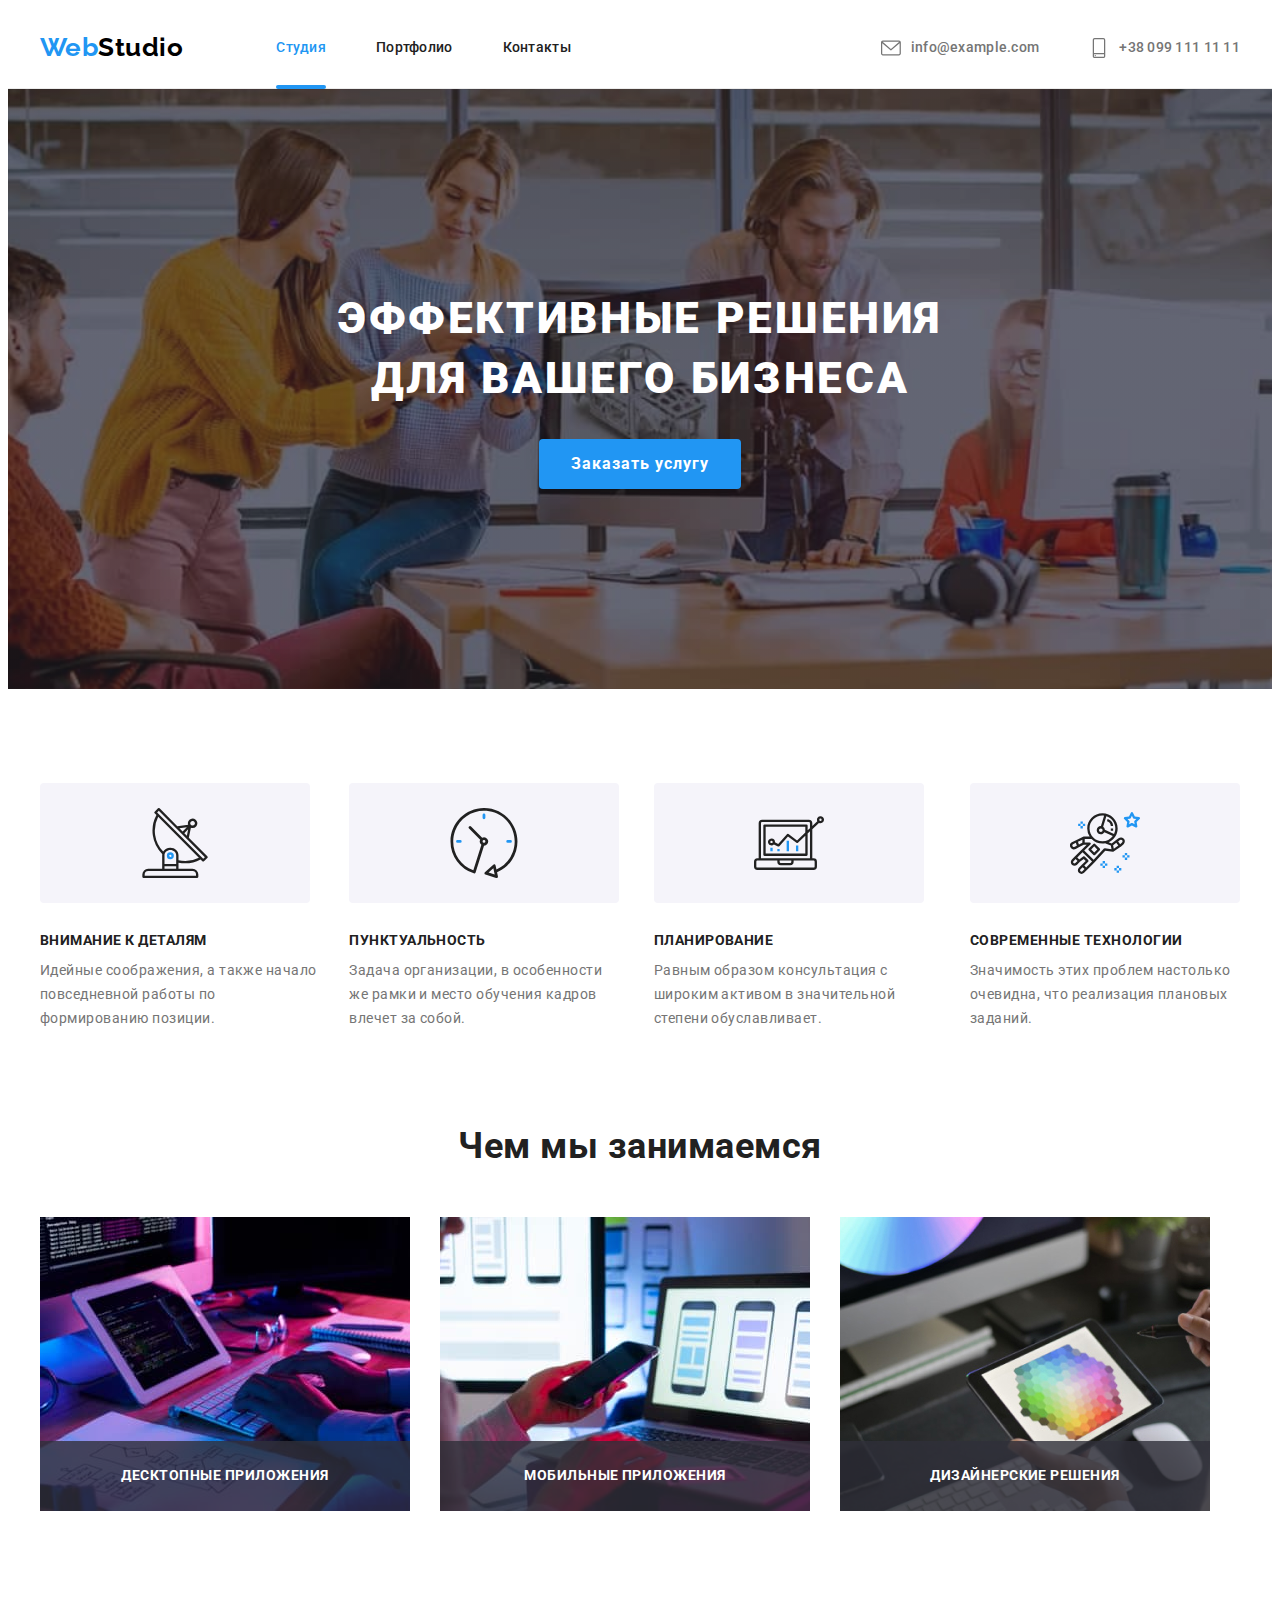
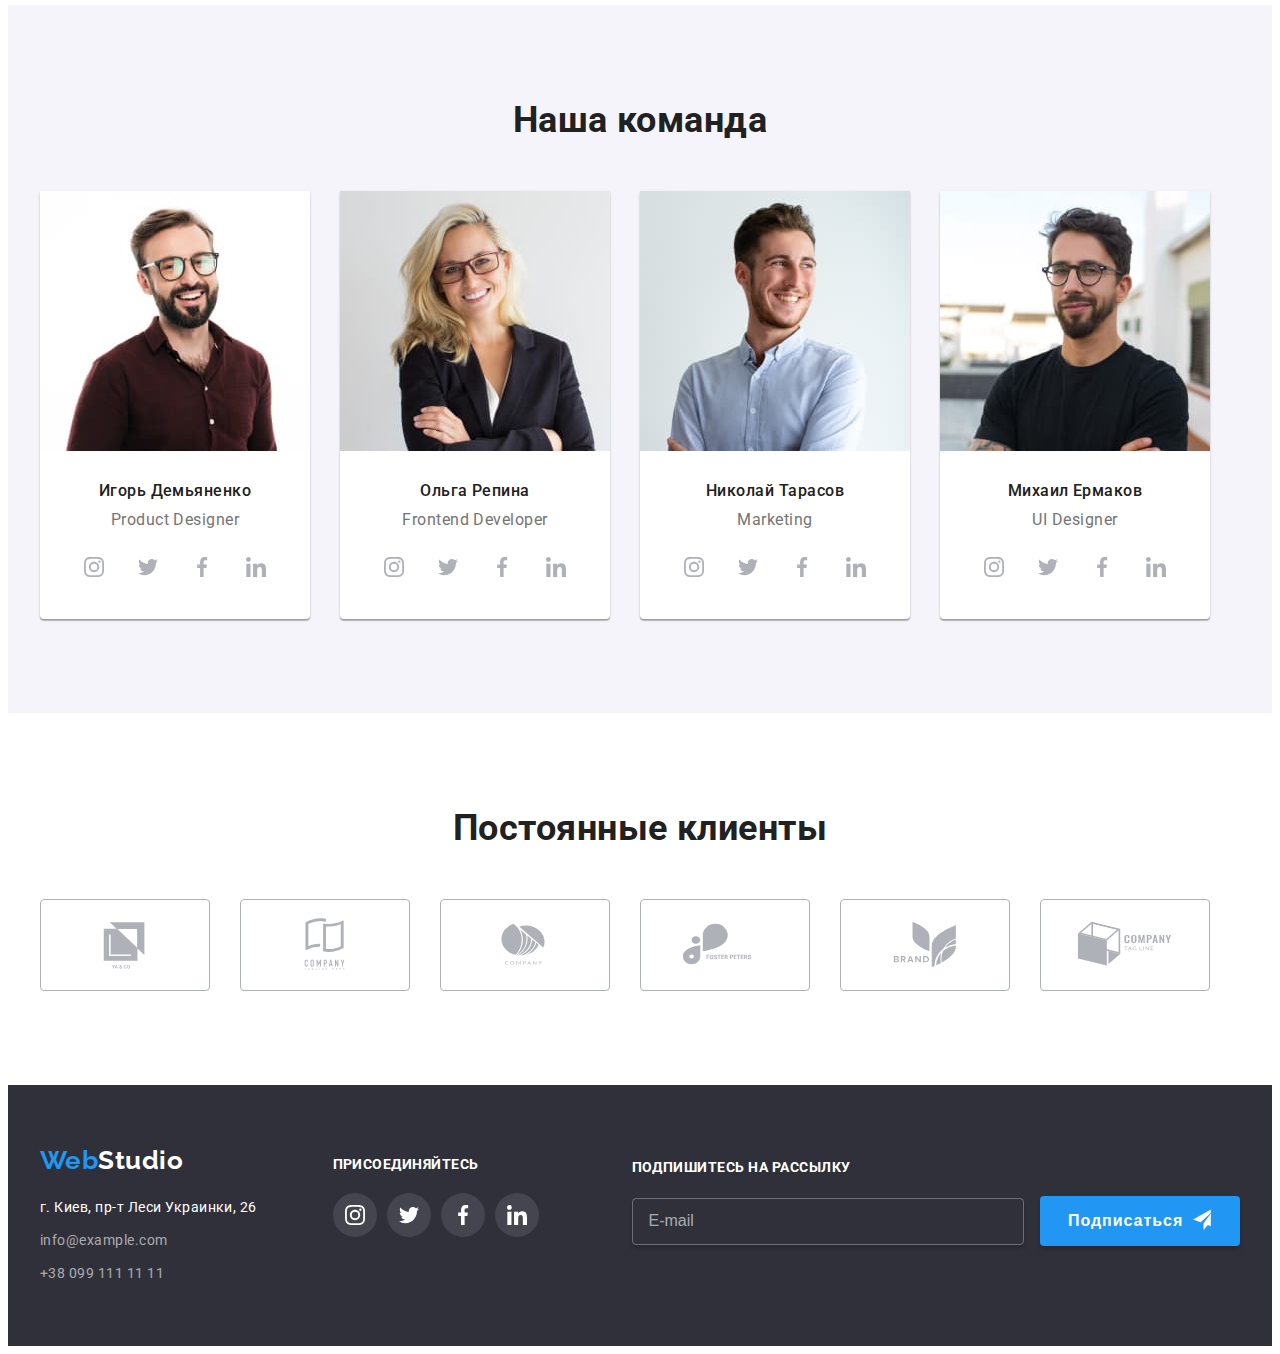
==== commit c9d30efa: "first commit" ====
--- a/index.html
+++ b/index.html
@@ -1,494 +1,491 @@
 <!DOCTYPE html>
-<html lang="en">
-
+<html lang="ru">
 <head>
     <meta charset="UTF-8">
     <title>WebStudio</title>
-    <link rel="preconnect" href="https://fonts.gstatic.com">
+    <link rel="preconnect" href="https://fonts.googleapis.com">
+    <link rel="preconnect" href="https://fonts.gstatic.com" crossorigin>
     <link href="https://fonts.googleapis.com/css2?family=Raleway:wght@700&family=Roboto:wght@400;500;700;900&display=swap"
-    rel="stylesheet">
-    <link href="https://cdnjs.cloudflare.com/ajax/libs/modern-normalize/1.0.0/modern-normalize.min.css">
-    <link rel="stylesheet" href="./css/main.min.css">
-    </head>
-
+        rel="stylesheet">
+    <link rel="stylesheet" href="https://cdnjs.cloudflare.com/ajax/libs/modern-normalize/1.1.0/modern-normalize.min.css"
+        integrity="sha512-wpPYUAdjBVSE4KJnH1VR1HeZfpl1ub8YT/NKx4PuQ5NmX2tKuGu6U/JRp5y+Y8XG2tV+wKQpNHVUX03MfMFn9Q=="
+        crossorigin="anonymous" referrerpolicy="no-referrer" />
+    <link rel="stylesheet" href="./css/styles.css">
+</head>
 <body>
-<header class="header">
-    <div class="container">
-        <nav class="main-nav">
-            <a class="header-logo" href="./index.html" aria-label="логотип сайта">
-                <span>Web</span>Studio
-            </a>
-            <ul class="site-nav list">
-                <li class="site-nav__item">
-                    <a class="site-nav__link current" href="./index.html"> Студия </a>
+    <header class="page-header">
+        <nav class="nav container">
+            <a class="logo" href="/"><span>Web</span>Studio</a>
+        
+            <ul class="site-nav">
+                <li class="item">
+                    <a class="link current" href="./index.html">Студия</a>
                 </li>
-                <li class="site-nav__item">
-                    <a class="site-nav__link" href="portfolio.html"> Портфолио </a>
+                <li class="item">
+                    <a class="link hidden" href="./portfolio.html">Портфолио</a>
                 </li>
-                <li class="site-nav__item">
-                    <a class="site-nav__link" href=""> Контакты </a>
+                <li class="item">
+                    <a class="link hidden" href="./contacts.html">Контакты</a>
                 </li>
             </ul>
-
-            <ul class="address-nav">
-                <li class="address-nav__item">
-                    <a class="address-nav__link" href="mailto:info@devstudio.com">
-                        <svg class="address-nav__icon">
+        
+            <ul class="auth-nav">
+                <li class="item">
+                    <a class="link" href="mailto:info@example.com">
+                        <svg class="contact-icon" aria-label="envelope" width="20" height="20">
                             <use href="./images/sprite.svg#envelope"></use>
                         </svg>
-                        <span>info@devstudio.com </span>
+                        <p>info@example.com</p>
                     </a>
                 </li>
-                <li class="address-nav__item">
-                    <a class="address-nav__link" href="tel:+380991111111">
-                        <svg class="address-nav__icon">
+                
+                <li class="item">
+                    <a class="link" href="tel:+380991111111">
+                        <svg class="contact-icon" aria-label="envelope" width="20" height="20">
                             <use href="./images/sprite.svg#smartphone"></use>
-                        </svg>
-                        <span>+38 096 111 11 11</span>
-                    </a>    
+                        </svg>                 
+                        <p>+38 099 111 11 11</p>
+                    </a>
                 </li>
             </ul>
         </nav>
-    </div>
-</header>
-
-<main>
-    <!--MODAL WINDOW-->
-    <div class="backdrop-service is-hidden" data-modal>
+    </header>
+    
+    <main>
+        <section class="hero">
+            <h1 class="hero-title">
+                Эффективные решения для вашего бизнеса
+            </h1>
+            <button class="hero-button" type="button" data-modal-open>Заказать услугу</button>
+        </section>
+    
+        <section class="advantages section">
+            <div class="container">
+
+                <h2 class="section-title title">Преимущества</h2>
+                <ul class="advantages-list">
+                    <li class="item">
+                        <div class="thumb" aria-label="antenna">
+                            <svg class="advantage-icon" width="70" height="70">
+                                <use href="./images/sprite.svg#antenna"></use>
+                            </svg>
+                        </div>
+                        <h3 class="advantages-title title">Внимание к деталям</h3>
+                        <p class="advatages-text">Идейные соображения, а также начало повседневной работы по формированию
+                            позиции.</p>
+                    </li>
+                    <li class="item">
+                        <div class="thumb" aria-label="clock">
+                            <svg class="advantage-icon" width="70" height="70">
+                                <use href="./images/sprite.svg#clock"></use>
+                            </svg>
+                        </div>
+                        
+                        <h3 class="advantages-title title">Пунктуальность</h3>
+                        <p class="advatages-text">Задача организации, в особенности же рамки и место обучения кадров влечет за
+                            собой.</p>
+                    </li>
+                    <li class="item">
+                        <div class="thumb" aria-label="diagram">
+                            <svg class="advantage-icon" width="70" height="70">
+                                <use href="./images/sprite.svg#diagram"></use>
+                            </svg>
+                        </div>
+                        <h3 class="advantages-title title">Планирование</h3>
+                        <p class="advatages-text">Равным образом консультация с широким активом в значительной степени
+                            обуславливает.</p>
+                    </li>
+                    <li class="item">
+                        <div class="thumb" aria-label="astronaut">
+                            <svg class="advantage-icon" width="70" height="70">
+                                <use href="./images/sprite.svg#astronaut"></use>
+                            </svg>
+                        </div>
+                        <h3 class="advantages-title title">Современные технологии</h3>
+                        <p class="advatages-text">Значимость этих проблем настолько очевидна, что реализация плановых заданий.
+                        </p>
+                    </li>
+                </ul>
+            </div>
+        </section>
+    
+        <section class="section">
+            <div class="container">
+                <h2 class="section-title title">Чем мы занимаемся</h2>
+                <ul class="features-list">
+                    <li class="item">
+                        <img class="feature-image" src="./images/box1.jpg" alt="Десктопные приложения" width="370">
+                        
+                        <div class="feature-text-container">
+                            <p class="feature-text">Десктопные приложения</p>
+                        </div>
+                    </li>
+                    <li class="item">
+                        <img class="feature-image" src="./images/box2.jpg" alt="Мобильные приложения" width="370">
+                        
+                        <div class="feature-text-container">
+                            <p class="feature-text">Мобильные приложения</p>
+                        </div>
+                    </li>
+                    <li class="item">
+                        <img class="feature-image" src="./images/box3.jpg" alt="Дизайнерские решения" width="370">
+                        
+                        <div class="feature-text-container">
+                            <p class="feature-text">Дизайнерские решения</p>
+                        </div>
+                    </li>
+                </ul>
+            </div>
+        </section>
+    
+        <section class="team section">
+            <div class="container">
+                <h2 class="section-title title">Наша команда</h2>
+                <ul class="team-list">
+                    <li class="item">
+                        <img class="team-image" src="./images/team1.jpg" alt="Игорь Демьяненко" width="270">
+                        <div class="team-content">
+                            <h3 class="team-title title">Игорь Демьяненко</h3>
+                            <p class="team-text">Product Designer</p>
+                        
+                            <ul class="social-list">
+                                <li class="social-list-item">
+                                    <a class="social-link" href="">
+                                        <svg class="social-icon" width="20" height="20">
+                                            <use href="./images/sprite.svg#instagram"></use>
+                                        </svg>
+                                    </a>
+                                </li>
+                                <li class="social-list-item">
+                                    <a class="social-link" href="">
+                                        <svg class="social-icon" width="20" height="20">
+                                            <use href="./images/sprite.svg#twitter"></use>
+                                        </svg>
+                                    </a>
+                                </li>
+                                <li class="social-list-item">
+                                    <a class="social-link" href="">
+                                        <svg class="social-icon" width="20" height="20">
+                                            <use href="./images/sprite.svg#facebook"></use>
+                                        </svg>
+                                    </a>
+                                </li>
+                                <li class="social-list-item">
+                                    <a class="social-link" href="">
+                                        <svg class="social-icon" width="20" height="20">
+                                            <use href="./images/sprite.svg#linkedin"></use>
+                                        </svg>
+                                    </a>
+                                </li>
+                            </ul>
+                        </div>                        
+                    </li>
+
+                    <li class="item">
+                        <img class="team-image" src="./images/team2.jpg" alt="Ольга Репина" width="270">
+                        <div class="team-content">
+                            <h3 class="team-title title">Ольга Репина</h3>
+                            <p class="team-text">Frontend Developer</p>
+                            
+                        <ul class="social-list">
+                            <li class="social-list-item">
+                                <a class="social-link" href="">
+                                    <svg class="social-icon" width="20" height="20">
+                                        <use href="./images/sprite.svg#instagram"></use>
+                                    </svg>
+                                </a>
+                            </li>
+                            <li class="social-list-item">
+                                <a class="social-link" href="">
+                                    <svg class="social-icon" width="20" height="20">
+                                        <use href="./images/sprite.svg#twitter"></use>
+                                    </svg>
+                                </a>
+                            </li>
+                            <li class="social-list-item">
+                                <a class="social-link" href="">
+                                    <svg class="social-icon" width="20" height="20">
+                                        <use href="./images/sprite.svg#facebook"></use>
+                                    </svg>
+                                </a>
+                            </li>
+                            <li class="social-list-item">
+                                <a class="social-link" href="">
+                                    <svg class="social-icon" width="20" height="20">
+                                        <use href="./images/sprite.svg#linkedin"></use>
+                                    </svg>
+                                </a>
+                            </li>
+                        </ul>
+                        </div>                        
+                    </li>
+
+                    <li class="item">
+                        <img class="team-image" src="./images/team3.jpg" alt="Николай Тарасов" width="270">
+                        <div class="team-content">
+                            <h3 class="team-title title">Николай Тарасов</h3>
+                            <p class="team-text">Marketing</p>
+
+                        <ul class="social-list">
+                            <li class="social-list-item">
+                                <a class="social-link" href="">
+                                    <svg class="social-icon" width="20" height="20">
+                                        <use href="./images/sprite.svg#instagram"></use>
+                                    </svg>
+                                </a>
+                            </li>
+                            <li class="social-list-item">
+                                <a class="social-link" href="">
+                                    <svg class="social-icon" width="20" height="20">
+                                        <use href="./images/sprite.svg#twitter"></use>
+                                    </svg>
+                                </a>
+                            </li>
+                            <li class="social-list-item">
+                                <a class="social-link" href="">
+                                    <svg class="social-icon" width="20" height="20">
+                                        <use href="./images/sprite.svg#facebook"></use>
+                                    </svg>
+                                </a>
+                            </li>
+                            <li class="social-list-item">
+                                <a class="social-link" href="">
+                                    <svg class="social-icon" width="20" height="20">
+                                        <use href="./images/sprite.svg#linkedin"></use>
+                                    </svg>
+                                </a>
+                            </li>
+                        </ul>
+                        </div>                        
+                    </li>
+
+                    <li class="item">
+                        <img class="team-image" src="./images/team4.jpg" alt="Михаил Ермаков" width="270">
+                        <div class="team-content">
+                            <h3 class="team-title title">Михаил Ермаков</h3>
+                            <p class="team-text">UI Designer</p>
+                            <ul class="social-list">
+                                <li class="social-list-item">
+                                    <a class="social-link" href="">
+                                        <svg class="social-icon" width="20" height="20">
+                                            <use href="./images/sprite.svg#instagram"></use>
+                                        </svg>
+                                    </a>
+                                </li>
+                                <li class="social-list-item">
+                                    <a class="social-link" href="">
+                                        <svg class="social-icon" width="20" height="20">
+                                            <use href="./images/sprite.svg#twitter"></use>
+                                        </svg>
+                                    </a>
+                                </li>
+                                <li class="social-list-item">
+                                    <a class="social-link" href="">
+                                        <svg class="social-icon" width="20" height="20">
+                                            <use href="./images/sprite.svg#facebook"></use>
+                                        </svg>
+                                    </a>
+                                </li>
+                                <li class="social-list-item">
+                                    <a class="social-link" href="">
+                                        <svg class="social-icon" width="20" height="20">
+                                            <use href="./images/sprite.svg#linkedin"></use>
+                                        </svg>
+                                    </a>
+                                </li>
+                            </ul>
+                        </div>                        
+                    </li>
+                </ul>
+            </div>
+        </section>
+
+        <section class="clients section">
+            <div class="container">
+                <h2 class="section-title title">
+                    Постоянные клиенты
+                </h2>
+                <ul class="clients-list">
+                    <li class="item">
+                        <a class="clients-link" href="">
+                            <svg class="client-icon" width="106" height="60">
+                                <use href="./images/sprite.svg#logo-1"></use>
+                            </svg>
+                        </a>
+                    </li>
+                    <li class="item">
+                        <a class="clients-link" href="">
+                            <svg class="client-icon" width="106" height="60">
+                                <use href="./images/sprite.svg#logo-2"></use>
+                            </svg>
+                        </a>
+                    </li>
+                    <li class="item">
+                        <a class="clients-link" href="">
+                            <svg class="client-icon" width="106" height="60">
+                                <use href="./images/sprite.svg#logo-3"></use>
+                            </svg>
+                        </a>
+                    </li>
+                    <li class="item">
+                        <a class="clients-link" href="">
+                            <svg class="client-icon" width="106" height="60">
+                                <use href="./images/sprite.svg#logo-4"></use>
+                            </svg>
+                        </a>
+                    </li>
+                    <li class="item">
+                        <a class="clients-link" href="">
+                            <svg class="client-icon" width="106" height="60">
+                                <use href="./images/sprite.svg#logo-5"></use>
+                            </svg>
+                        </a>
+                    </li>
+                    <li class="item">
+                        <a class="clients-link" href="">
+                            <svg class="client-icon" width="106" height="60">
+                                <use href="./images/sprite.svg#logo-6"></use>
+                            </svg>
+                        </a>
+                    </li>
+                </ul>
+            </div>
+
+        </section>
+    </main>
+    
+    <footer class="footer">
+        <div class="container">
+            <div class="footer-content">
+
+                <div class="address-container">
+                    <a class="logo" href="/"><span>Web</span>Studio</a>
+                    <address class="footer-contacts">
+                        <p>г. Киев, пр-т Леси Украинки, 26</p>
+                        <ul>
+                            <a class="link" href="mailto:info@example.com">info@example.com</a>
+                            <a class="link" href="tel:+380991111111">+38 099 111 11 11</a>
+                        </ul>
+                    </address>
+                </div>
+ 
+                <div class="footer-container wellcome">
+                    <h3 class="title">
+                        Присоединяйтесь
+                    </h3>
+                    <ul class="social-list">
+                        <li class="social-list-item">
+                            <a class="social-link" href="">
+                                <svg class="social-icon" width="20" height="20">
+                                    <use href="./images/sprite.svg#instagram"></use>
+                                </svg>
+                            </a>
+                        </li>
+                        <li class="social-list-item">
+                            <a class="social-link" href="">
+                                <svg class="social-icon" width="20" height="20">
+                                    <use href="./images/sprite.svg#twitter"></use>
+                                </svg>
+                            </a>
+                        </li>
+                        <li class="social-list-item">
+                            <a class="social-link" href="">
+                                <svg class="social-icon" width="20" height="20">
+                                    <use href="./images/sprite.svg#facebook"></use>
+                                </svg>
+                            </a>
+                        </li>
+                        <li class="social-list-item">
+                            <a class="social-link" href="">
+                                <svg class="social-icon" width="20" height="20">
+                                    <use href="./images/sprite.svg#linkedin"></use>
+                                </svg>
+                            </a>
+                        </li>
+                    </ul>
+                </div>
+
+                <div class="footer-container subscribe">
+                    <form class="subscribe">
+                        <label class="title" for="mail">
+                            Подпишитесь на рассылку
+                        </label>
+                        <div>
+                            <input type="email" name="mail" id="mail" placeholder="E-mail"/>
+                            <button type="submit">
+                                <span>Подписаться</span>
+                                <svg class="icon-send" width="24" height="24">
+                                    <use href="./images/sprite.svg#icon-send"></use>
+                                </svg>
+                            </button>
+                        </div>                        
+                    </form>                    
+                </div>
+            </div>
+        </div>
+    </footer>
+
+    <div class="backdrop is-hidden" data-modal>
         <div class="modal">
-            <button class="close-button" data-modal-close>
-                <svg class="close-icon">
-                    <use href="./images/sprite.svg#close"></use>
+            <button class="modal-close-btn"  data-modal-close>
+                <svg class="cross" width="18" height="18">
+                    <use href="./images/sprite.svg#close-button"></use>
                 </svg>
             </button>
-            <form class="form js-speaker-form">
-                <p class="form__title">
-                    Оставьте свои данные, мы вам перезвоним
-                </p>
-            
-                <label class="form-field">
-                    <span class="form-field__label">Имя</span>
-                    <input class="form-field__input" type="text" name="name" autofocus>
-                    <svg class="form-field__icon">
-                        <use href="./images/sprite.svg#form-person"></use>
-                    </svg>
-                </label>
-            
-                <label class="form-field">
-                    <span class="form-field__label">Телефон</span>
-                    <input class="form-field__input" type="tel" name="tel">
-                    <svg class="form-field__icon">
-                        <use href="./images/sprite.svg#form-phone"></use>
-                    </svg>
-                </label>
-            
-                <label class="form-field">
-                    <span class="form-field__label">Почта</span>
-                    <input class="form-field__input" type="email" name="email">
-                    <svg class="form-field__icon">
-                        <use href="./images/sprite.svg#form-envelope"></use>
-                    </svg>
-                </label>
-            
-                <label class="form-field">
-                    <span class="form-field__label">Комментарий</span>
-                    <textarea class="form-field__textarea" name="comment" placeholder="Введите текст"></textarea>
-                </label>
-            
-                <label class="form-agreement">
-                    <input class="form-agreement__input" type="checkbox" name="agreement-checkbox" value="agreement">
-                    <span class="form-agreement__icon"></span>
-                    <span class="form-agreement__label">
-                        Соглашаюсь с рассылкой и принимаю <a class="form-agreement__link" href="#">Условия договора</a>
-                    </span>
-                </label>
-            
-                <div class="form-button">
-                    <button type="submit">Отправить</button>
+
+            <form class="modal-form">
+                <h2>Оставьте свои данные, мы вам перезвоним</h2>
+
+                <div class="form-field">
+                    <label class="form-field">Имя</label>
+                    <div class="input-container">
+                        <input type="text" name="name" id="name" />
+                        <svg class="modal-icon" width="18" height="18">
+                            <use href="./images/sprite.svg#modal-person"></use>
+                        </svg>
+                    </div>
+                </div>
+                
+                <div class="form-field">
+                    <label for="tel">Телефон</label>
+                    <div class="input-container">
+                        <input type="tel" name="tel" id="tel" />
+                        <svg class="modal-icon" width="18" height="18">
+                            <use href="./images/sprite.svg#modal-phone"></use>
+                        </svg>
+                    </div>
+                </div>
+                
+                <div class="form-field">
+                    <label for="mail">Почта</label>
+                    <div class="input-container">
+                        <input type="email" name="mail" id="mail" />
+                        <svg class="modal-icon" width="18" height="18">
+                            <use href="./images/sprite.svg#modal-email"></use>
+                        </svg>
+                    </div>
+                </div>
+
+                <div class="form-field comment">
+                    <label for="comment">Комментарий</label>
+                    <textarea name="comment" id="comment" rows="6" placeholder="Введите текст"></textarea>
+                </div>
+
+                <div class="policy">
+                    <label>
+                        <input class="checkbox" type="checkbox" name="checkbox" />
+                        <span class="check-icon"></span>
+                        <span>Соглашаюсь с рассылкой и принимаю </span> &nbsp;  <a href="">Условия договора</a>            
+                    </label>
+                </div>
+
+                <div class="form-field submit">
+                    <button class="form-submit-btn" type="submit">Отправить</button>
                 </div>
             </form>
         </div>
     </div>
 
-    <!-- HERO -->
-    <section class="hero">
-        <div class="container">
-            <ul class="hero-content">
-                <li class="item">
-                    <h1 class="hero-title">Эффективные решения для Вашего бизнеса</h1>
-                </li>
-                <li>
-                    <button class="hero-button" data-modal-open>Заказать услугу</button>
-                </li>
-            </ul>
-        </div>
-    </section>
-
-    <!-- FEATURES -->
-    <section class="features">
-        <div class="container">
-            <ul class="features-card-set">
-                <li class="features-card-set__item">
-                    <div class="features-card-set__image">
-                        <svg class="features-card-set__icon">
-                            <use href="./images/sprite.svg#feature-antenna"></use>
-                        </svg>
-                    </div>
-                    <p class="features-card-set__title">Внимание к деталям</p>
-                    <p class="features-card-set__text">Идейные соображения, а также начало повседневной работы по формированию позиции.</p>
-                </li>
-
-                <li class="features-card-set__item">
-                    <div class="features-card-set__image">
-                        <svg class="features-card-set__icon">
-                            <use href="./images/sprite.svg#feature-clock"></use>
-                        </svg>
-                    </div>
-                    <p class="features-card-set__title">Пунктуальность</p>
-                    <p class="features-card-set__text">Задача организации, в особенности же рамки и место обучения кадров влечет за собой.</p>
-                </li>
-
-                <li class="features-card-set__item">
-                    <div class="features-card-set__image">
-                        <svg class="features-card-set__icon">
-                            <use href="./images/sprite.svg#feature-diagram"></use>
-                        </svg>
-                    </div>
-                    <p class="features-card-set__-title">Планирование</p>
-                    <p class="features-card-set__text">Равным образом консультация с широким активом в значительной степени обуславливает.</p>
-                </li>
-
-                <li class="features-card-set__item">
-                    <div class="features-card-set__image">
-                        <svg class="features-card-set__icon">
-                            <use href="./images/sprite.svg#feature-astronaut"></use>
-                        </svg>
-                    </div>
-                    <p class="features-card-set__title">Современные технологии</p>
-                    <p class="features-card-set__text">Значимость этих проблем настолько очевидна, что реализация плановых заданий.</p>
-                </li>
-            </ul>
-        </div>
-    </section>
-
-
-    <!-- ABOUT -->
-    <section class="about">
-        <div class="container">
-            <div class="title">
-                <h2> Чем мы занимаемся </h2>
-            </div>
-            <ul class="about-card-set">
-                <li class="about-card-set__item">
-                    <div>
-                        <img src="./images/imgbox_1.png" alt="складаємо план-схему сайту" width="370" height="294">
-                    </div>
-                    <div class="about-card-set__text">
-                        <p>Десктопные приложения</p>
-                    </div>
-                </li>
-                <li class="about-card-set__item">
-                    <div>
-                        <img src="./images/imgbox_2.png" alt="припасовуємо для використання на мобільному пристрої" width="370" height="294">
-                    </div>
-                    <div class="about-card-set__text">
-                        <p>Мобильные приложения</p>
-                    </div>
-                </li>
-                <li class="about-card-set__item">
-                    <div>
-                        <img src="./images/imgbox_3.png" alt="удосконалюємо дизайн" width="370" height="294">
-                    </div>
-                    <div class="about-card-set__text">
-                        <p>Дизайнерские решения</p>
-                    </div>
-                </li>
-            </ul>
-        </div>
-    </section>
-
-    <!-- TEAM -->
-    <section class="team">
-        <div class="container">
-            <div class="title">
-                <h2>Наша команда</h2>
-            </div>
-            <ul class="team-card-set">
-                <li class="team-card-set__item">
-                    <img src="./images/team_item_1.jpg" alt="Игорь Демьяненко, Product Designer" width="270" height="260">
-                    <p class="team-card-set__title">Игорь Демьяненко</p>
-                    <p class="team-card-set__text">Product Designer</p>
-                    <ul class="social-list">
-                        <li class="item">
-                            <a class="social-list__link" href="#">
-                                <svg class="social-list__icon">
-                                    <use href="./images/sprite.svg#instagram"></use>
-                                </svg>
-                            </a>
-                        </li>  
-                        <li class="item">
-                            <a class="social-list__link" href="#">
-                                <svg class="social-list__icon">
-                                    <use href="./images/sprite.svg#twitter"></use>
-                                </svg>
-                            </a>
-                        </li>   
-                        <li class="item">
-                            <a class="social-list__link" href="#">
-                                <svg class="social-list__icon">
-                                    <use href="./images/sprite.svg#facebook"></use>
-                                </svg>
-                            </a>
-                        </li>   
-                        <li class="item">
-                            <a class="social-list__link" href="#">
-                                <svg class="social-list__icon">
-                                    <use href="./images/sprite.svg#linkedin"></use>
-                                </svg>
-                            </a>
-                        </li>                                 
-                    </ul>
-                </li>
-
-                <li class="team-card-set__item">
-                    <img src="./images/team_item_2.jpg" alt="Ольга Репина, Frontend Developer" width="270" height="260">
-                    <p class="team-card-set__title">Ольга Репина</p>
-                    <p class="team-card-set__text">Frontend Developer</p>
-                    <ul class="social-list">
-                        <li class="item">
-                            <a class="social-list__link" href="#">
-                                <svg class="social-list__icon">
-                                    <use href="./images/sprite.svg#instagram"></use>
-                                </svg>
-                            </a>
-                        </li>   
-                        <li class="item">
-                            <a class="social-list__link" href="#">
-                                <svg class="social-list__icon">
-                                    <use href="./images/sprite.svg#twitter"></use>
-                                </svg>
-                            </a>
-                        </li>   
-                        <li class="item">
-                            <a class="social-list__link" href="#">
-                                <svg class="social-list__icon">
-                                    <use href="./images/sprite.svg#facebook"></use>
-                                </svg>
-                            </a>
-                        </li>   
-                        <li class="item">
-                            <a class="social-list__link" href="#">
-                                <svg class="social-list__icon">
-                                    <use href="./images/sprite.svg#linkedin"></use>
-                                </svg>
-                            </a>
-                        </li>                                
-                    </ul>
-                </li>
-
-                <li class="team-card-set__item">
-                    <img src="./images/team_item_3.jpg" alt="Николай Тарасов, Marketing" width="270" height="260">
-                    <p class="team-card-set__title">Николай Тарасов</p>
-                    <p class="team-card-set__text">Marketing</p>
-                    <ul class="social-list">
-                        <li class="item">
-                            <a class="social-list__link" href="#">
-                                <svg class="social-list__icon">
-                                    <use href="./images/sprite.svg#instagram"></use>
-                                </svg>
-                            </a>
-                        </li> 
-                        <li class="item">
-                            <a class="social-list__link" href="#">
-                                <svg class="social-list__icon">
-                                    <use href="./images/sprite.svg#twitter"></use>
-                                </svg>
-                            </a>
-                        </li>   
-                        <li class="item">
-                            <a class="social-list__link" href="#">
-                                <svg class="social-list__icon">
-                                    <use href="./images/sprite.svg#facebook"></use>
-                                </svg>
-                            </a>
-                        </li>   
-                        <li class="item">
-                            <a class="social-list__link" href="#">
-                                <svg class="social-list__icon">
-                                    <use href="./images/sprite.svg#linkedin"></use>
-                                </svg>
-                            </a>
-                        </li>                                  
-                    </ul>
-                </li>
-
-                <li class="team-card-set__item">
-                    <img src="./images/team_item_4.jpg" alt="Михаил Ермаков, UI Designer" width="270" height="260">
-                    <p class="team-card-set__title">Михаил Ермаков </p>
-                    <p class="team-card-set__text">UI Designer</p>
-                    <ul class="social-list">
-                        <li>
-                            <a class="social-list__link" href="#">
-                                <svg class="social-list__icon">
-                                    <use href="./images/sprite.svg#instagram"></use>
-                                </svg>
-                            </a>
-                        </li>  
-                        <li>
-                            <a class="social-list__link" href="#">
-                                <svg class="social-list__icon">
-                                    <use href="./images/sprite.svg#twitter"></use>
-                                </svg>
-                            </a>
-                        </li>   
-                        <li>
-                            <a class="social-list__link" href="#">
-                                <svg class="social-list__icon">
-                                    <use href="./images/sprite.svg#facebook"></use>
-                                </svg>
-                            </a>
-                        </li>   
-                        <li>
-                            <a class="social-list__link" href="#">
-                                <svg class="social-list__icon">
-                                    <use href="./images/sprite.svg#linkedin"></use>
-                                </svg>
-                            </a>
-                        </li>                                 
-                    </ul>
-                </li>
-            </ul>
-        </div>
-    </section>
-
-    <!-- CLIENTS -->
-    <section class="clients">
-        <div class="container">
-            <div class="title">
-                <h2>Постоянные клиенты</h2>
-            </div>
-            <ul class="clients-card-set">
-                <li>                        
-                    <a class="clients-card-set__link" href="#">
-                        <svg class="clients-card-set__icon" width="44.27">
-                            <use href="./images/sprite.svg#clients-logo-1"></use>
-                        </svg>
-                    </a>
-                </li>
-
-                <li>
-                    <a class="clients-card-set__link" href="#">
-                        <svg class="clients-card-set__icon" width="40">
-                            <use href="./images/sprite.svg#clients-logo-2"></use>
-                        </svg>
-                    </a>
-                </li>
-
-                <li>
-                    <a class="clients-card-set__link" href="#">
-                        <svg class="clients-card-set__icon" width="41">
-                            <use href="./images/sprite.svg#clients-logo-3"></use>
-                        </svg>
-                    </a>
-                </li>
-
-                <li>
-                    <a class="clients-card-set__link" href="#">
-                        <svg class="clients-card-set__icon" width="79.66">
-                            <use href="./images/sprite.svg#clients-logo-4"></use>
-                        </svg>
-                    </a>
-                </li>
-
-                <li>
-                    <a class="clients-card-set__link" href="#">
-                        <svg class="clients-card-set__icon" width="59">
-                            <use href="./images/sprite.svg#clients-logo-5"></use>
-                        </svg>
-                    </a>
-                </li>
-
-                <li>
-                    <a class="clients-card-set__link" href="#">
-                        <svg class="clients-card-set__icon" width="88.48">
-                            <use href="./images/sprite.svg#clients-logo-6"></use>
-                        </svg>
-                    </a>
-                </li>
-            </ul>
-        </div>
-    </section>
-</main>
-
-<footer class="footer">
-    <div class="container">
-        <ul class="footer-list">
-            <li class="footer-list__item">
-                <a class="footer-logo" href="index.html" aria-label="логотип сайта">
-                    <span>Web</span>Studio
-                </a>
-                <ul class="footer-list-contacts">
-                    <li class="footer-list-contacts__item">
-                        <a class="footer-list-contacts__map" href="https://goo.gl/maps/fek92LK9uQJUZKR86" target="_blank">г. Киев, пр-т
-                            Леси Украинки, 26</a>
-                    </li>
-                    <li class="footer-list-contacts__item">
-                        <a class="footer-list-contacts__emailtel" href="mailto:info@example.com">info@example.com</a>
-                    </li>
-                    <li class="footer-list-contacts__item">
-                        <a class="footer-list-contacts__emailtel" href="tel:+380991111111">+38 099 111 11 11</a>
-                    </li>
-                </ul>
-            </li>
-
-            <li class="footer-list__item">
-                <p class="footer-list__title">присоединяйтесь</p>
-                <ul class="social-list">
-                    <li class="social-list__item">
-                        <a class="social-list__link" href="#">
-                            <svg class="social-list__icon">
-                                <use href="./images/sprite.svg#instagram"></use>
-                            </svg>
-                        </a>
-                    </li>
-                    <li class="social-list__item">
-                        <a class="social-list__link" href="#">
-                            <svg class="social-list__icon">
-                                <use href="./images/sprite.svg#twitter"></use>
-                            </svg>
-                        </a>
-                    </li>
-                    <li class="social-list__item">
-                        <a class="social-list__link" href="#">
-                            <svg class="social-list__icon">
-                                <use href="./images/sprite.svg#facebook"></use>
-                            </svg>
-                        </a>
-                    </li>
-                    <li class="social-list__item">
-                        <a class="social-list__link" href="#">
-                            <svg class="social-list__icon">
-                                <use href="./images/sprite.svg#linkedin"></use>
-                            </svg>
-                        </a>
-                    </li>
-                </ul>
-            </li>
-
-            <li class="footer-list__item">
-                <form class="footer-form">
-                        <p class="footer-list__title">Подпишитесь на рассылку</p>
-                    <label>
-                        <input class="footer-form__input" type="email" name="subscribe" placeholder="E-mail">
-                        <button class="footer-form__button" type="submit">Подписаться</button>
-                    </label>
-                </form>
-            </li>
-        </ul>
-    </div>
-</footer>
-
-<script src="./js/modal.js"></script>
+    <script src="./js/modal.js"></script>
 </body>
-
 </html>--- a/css/styles.css
+++ b/css/styles.css
@@ -0,0 +1,952 @@
+:root {
+  --primary-text-color: #757575; /* цвет абзацев #757575 */
+  --title-text-color: #212121; /* цвет заголовков #212121 */
+  --accent-color: #2196f3; /* цвет акцента #2196F3 */
+  --primary-white-color: #ffffff; /* цвет фона, текста на темном фоне #FFFFFF 100%*/
+  --logo-color: #000000;
+  --footer-contacts-color: rgb(255, 255, 255, 0.6); /* цвет текста на темном фоне #FFFFFF 60%*/
+  --third-bg-color: #f5f4fa;
+  --secondary-bg-color: #2f303a;
+  --icon-color: #afb1b8;
+  --card-set-gap: 30px;
+  --timing-function: cubic-bezier(0.4, 0, 0.2, 1);
+}
+
+body {
+  background-color: var(--primary-white-color);
+  color: var(--primary-text-color);
+  font-family: Roboto, sans-serif;
+  letter-spacing: 0.03em;
+}
+
+ul {
+  list-style: none;
+}
+
+a {
+  text-decoration: none;
+}
+
+p {
+  font-size: 14px;
+  line-height: 1.71;
+}
+
+button {
+  border: none;
+  /* border: 1px solid transparent;??????? */
+  border-radius: 4px;
+  padding: 0;
+}
+
+h1,
+h2,
+h3,
+ul,
+p {
+  padding: 0;
+  margin: 0;
+}
+
+/* header */
+.page-header {
+  border-bottom: 1px solid #ececec;
+}
+
+/* container */
+.container {
+  width: 1200px;
+  margin-left: auto;
+  margin-right: auto;
+  padding-left: 15px;
+  padding-right: 15px;
+}
+
+/* logo */
+.logo {
+  display: flex;
+  align-items: center;
+  color: var(--logo-color);
+  font-family: Raleway, sans-serif;
+  font-weight: 700;
+  font-size: 26px;
+  line-height: 1.2;
+}
+
+.logo span {
+  color: var(--accent-color);
+}
+
+/* nav */
+.nav {
+  display: flex;
+  height: 80px;
+}
+
+/* site nav & auth nav*/
+.site-nav,
+.auth-nav {
+  font-weight: 500;
+  font-size: 14px;
+  line-height: 1.14;
+  letter-spacing: 0.02em;
+}
+
+.site-nav {
+  display: flex;
+  margin-left: 93px;
+}
+
+.site-nav .item {
+  display: flex;
+}
+
+.site-nav .item + .item,
+.auth-nav .item + .item {
+  margin-left: 50px;
+}
+
+.site-nav .link {
+  position: relative;
+
+  display: block;
+  padding-top: 32px;
+  padding-bottom: 32px;
+
+  color: var(--title-text-color);
+  transition-property: color;
+  transition-duration: 250ms;
+  transition-timing-function: var(--timing-function);
+}
+
+.site-nav .link::after {
+  position: absolute;
+  left: 0;
+  bottom: -1px;
+
+  display: block;
+  content: '';
+  height: 4px;
+  width: 100%;
+  border-radius: 2px;
+
+  background-color: var(--accent-color);
+}
+
+.site-nav .link.current {
+  color: var(--accent-color);
+}
+
+.site-nav .link.hidden::after {
+  transform: scaleX(0);
+
+  transition-property: transform;
+  transition-duration: 250ms;
+  transition-timing-function: var(--timing-function);
+}
+
+.site-nav .link.hidden:hover::after {
+  transform: scaleX(1);
+}
+
+.site-nav .link:hover,
+.site-nav .link:focus {
+  color: var(--accent-color);
+}
+
+/* auth nav */
+.auth-nav {
+  display: flex;
+  margin-left: auto;
+}
+
+.auth-nav .item {
+  display: flex;
+}
+
+.contact-icon {
+  margin-right: 10px;
+  fill: var(--primary-text-color);
+  transition-property: fill;
+  transition-duration: 250ms;
+  transition-timing-function: var(--timing-function);
+}
+
+.auth-nav .link {
+  display: flex;
+  align-items: center;
+  color: var(--primary-text-color);
+  transition-property: color;
+  transition-duration: 250ms;
+  transition-timing-function: var(--timing-function);
+}
+
+.auth-nav .link:hover,
+.auth-nav .link:focus {
+  color: var(--accent-color);
+}
+
+.auth-nav .link:hover .contact-icon,
+.auth-nav .link:focus .contact-icon {
+  fill: var(--accent-color);
+}
+
+/* hero */
+.hero {
+  padding-top: 200px;
+  padding-bottom: 200px;
+  text-align: center;
+  background-image: linear-gradient(to right, rgba(47, 48, 58, 0.4), rgba(47, 48, 58, 0.4)),
+    url('../images/hero.jpg');
+  background-color: #c4c4c4;
+  background-size: cover;
+  background-position: center; /* позиция для фонового изображения */
+}
+
+.hero-title {
+  width: 696px;
+  margin-bottom: 30px;
+  margin-right: auto;
+  margin-left: auto;
+  color: var(--primary-white-color);
+  font-size: 44px;
+  font-weight: 900;
+  line-height: 1.36;
+  letter-spacing: 0.06em;
+  text-transform: uppercase;
+}
+
+.hero-button {
+  min-width: 200px;
+  padding: 10px 32px 10px 32px;
+  text-align: center;
+
+  background-color: var(--accent-color);
+  color: var(--primary-white-color);
+  font-family: inherit;
+  font-weight: 700;
+  font-size: 16px;
+  line-height: 1.9;
+  letter-spacing: 0.06em;
+  box-shadow: 0px 4px 4px rgba(0, 0, 0, 0.15);
+  cursor: pointer;
+}
+
+.hero-button:hover,
+.hero-button:focus {
+  background-color: var(--accent-color);
+}
+
+/* section */
+.section {
+  padding-top: 94px;
+  padding-bottom: 94px;
+}
+
+.title {
+  color: var(--title-text-color);
+}
+
+.section-title {
+  font-size: 36px;
+  line-height: 1.17;
+  text-align: center;
+  margin-bottom: 50px;
+}
+
+/* advantages */
+.advantages.section {
+  padding-bottom: 0;
+}
+
+.advantages-list {
+  display: flex;
+}
+
+.advantages-list .item + .item {
+  margin-left: 30px;
+}
+
+.advantages .section-title {
+  display: none;
+}
+
+.advantages-title {
+  font-size: 14px;
+  line-height: 1.14;
+  text-transform: uppercase;
+  margin-bottom: 10px;
+}
+
+.advantages .thumb {
+  display: flex;
+  justify-content: center;
+  align-items: center;
+  width: 270px;
+  height: 120px;
+  margin-bottom: var(--card-set-gap);
+  background-color: var(--third-bg-color);
+  border-radius: 4px;
+}
+
+.advantage-icon {
+  --main-color: var(--title-text-color);
+  --accent-color: var(var(--accent-color));
+}
+
+/* features */
+.features-list {
+  display: flex;
+}
+
+.features-list .item + .item {
+  margin-left: var(--card-set-gap);
+}
+
+.feature-image {
+  display: block;
+}
+
+.features-list .item {
+  position: relative;
+}
+
+.feature-text-container {
+  position: absolute;
+  bottom: 0;
+
+  display: flex;
+  justify-content: center;
+  align-items: center;
+  width: 370px;
+  height: 70px;
+
+  background: rgba(47, 48, 58, 0.8);
+}
+
+.feature-text {
+  font-weight: 700;
+  line-height: 1.14;
+  text-transform: uppercase;
+
+  color: var(--primary-white-color);
+}
+
+/* team */
+.team {
+  background-color: var(--third-bg-color);
+}
+
+.team-list {
+  display: flex;
+}
+
+.team-list .item + .item {
+  margin-left: var(--card-set-gap);
+}
+
+.team-list .item {
+  text-align: center;
+  background-color: var(--primary-white-color);
+  box-shadow: 0px 1px 3px rgba(0, 0, 0, 0.12), 0px 1px 1px rgba(0, 0, 0, 0.14),
+    0px 2px 1px rgba(0, 0, 0, 0.2);
+  border-radius: 0px 0px 4px 4px;
+}
+
+.team-image {
+  display: block;
+}
+
+.team-title {
+  font-weight: 500;
+  font-size: 16px;
+  line-height: 1.19;
+  margin-bottom: 10px;
+}
+
+.team-text {
+  font-weight: 400;
+  font-size: 16px;
+  line-height: 1.19;
+  margin-bottom: 16px;
+}
+
+.team-content {
+  padding: 30px 32px 30px 32px;
+}
+
+.social-list {
+  display: flex;
+  justify-content: center;
+}
+
+.social-link {
+  display: flex;
+  justify-content: center;
+  align-items: center;
+  width: 44px;
+  height: 44px;
+  border-radius: 50%;
+  transition-property: background-color;
+  transition-duration: 250ms;
+  transition-timing-function: var(--timing-function);
+}
+
+.social-icon {
+  fill: var(--icon-color);
+}
+
+.social-link:hover,
+.social-link:focus {
+  background-color: var(--accent-color);
+}
+
+.social-link:hover .social-icon,
+.social-link:focus .social-icon {
+  fill: var(--primary-white-color);
+}
+
+.social-list-item + .social-list-item {
+  margin-left: 10px;
+}
+
+/* clients */
+.clients-list {
+  display: flex;
+}
+
+.clients-list .item {
+  display: flex;
+  justify-content: center;
+  width: 170px;
+  height: 92px;
+}
+
+.clients-list .item + .item {
+  margin-left: var(--card-set-gap);
+}
+
+.clients-link {
+  display: flex;
+  justify-content: center;
+  align-items: center;
+  width: 170px;
+  border: 1px solid var(--icon-color);
+  border-radius: 4px;
+  transition-property: border-color;
+  transition-duration: 250ms;
+  transition-timing-function: var(--timing-function);
+}
+
+.clients-link:hover,
+.clients-link:focus {
+  border-color: var(--accent-color);
+}
+
+.clients-link:hover .client-icon,
+.clients-link:focus .client-icon {
+  fill: var(--accent-color);
+}
+
+.client-icon {
+  fill: var(--icon-color);
+  transition-property: fill;
+  transition-duration: 250ms;
+  transition-timing-function: var(--timing-function);
+}
+
+/* footer */
+.footer {
+  padding-top: 60px;
+  padding-bottom: 60px;
+  background-color: var(--secondary-bg-color);
+}
+
+.footer .logo {
+  display: inline-block;
+  margin-bottom: 20px;
+  color: var(--primary-white-color);
+}
+
+.address-container {
+  margin-right: auto;
+}
+
+.footer p {
+  margin-bottom: 9px;
+  color: var(--primary-white-color);
+  font-style: normal;
+}
+
+.footer-content {
+  display: flex;
+  justify-content: space-between;
+}
+
+.footer-contacts .link {
+  display: block;
+  color: var(--footer-contacts-color);
+  font-style: normal;
+  font-size: 14px;
+  line-height: 1.71;
+}
+
+.footer-contacts .link:first-child {
+  margin-bottom: 9px;
+}
+
+.footer-contacts .link:hover,
+.footer-contacts .link:focus {
+  color: var(--accent-color);
+}
+
+.footer .social-link {
+  background-color: rgba(255, 255, 255, 0.1);
+}
+
+.footer .social-link:hover,
+.footer .social-link:focus {
+  background-color: var(--accent-color);
+}
+
+.footer .social-icon {
+  fill: var(--primary-white-color);
+}
+
+.footer-container {
+  padding-top: 12px;
+}
+
+.footer-container.wellcome {
+  margin-left: 70px;
+}
+
+.footer-container.subscribe {
+  margin-left: 93px;
+}
+
+.subscribe .title {
+  display: inline-block;
+}
+
+.footer-container .title {
+  margin-bottom: 20px;
+  font-size: 14px;
+  font-weight: 700;
+  line-height: 1.14;
+  text-transform: uppercase;
+  color: var(--primary-white-color);
+}
+
+.subscribe input {
+  width: 358px;
+  margin-right: 12px;
+  padding: 15px 16px 15px 16px;
+
+  background-color: transparent;
+  border: 1px solid rgba(255, 255, 255, 0.3);
+  box-shadow: 0px 4px 4px rgba(0, 0, 0, 0.15);
+  border-radius: 4px;
+  color: rgba(255, 255, 255, 0.6);
+}
+
+.subscribe input::placeholder {
+  font-size: 16px;
+  line-height: 1.25;
+
+  color: rgba(255, 255, 255, 0.6);
+}
+
+.subscribe button {
+  display: inline-flex;
+  justify-content: center;
+  width: 200px;
+  padding: 10px 29px 10px 28px;
+
+  background: var(--accent-color);
+  box-shadow: 0px 4px 4px rgba(0, 0, 0, 0.15);
+  border-radius: 4px;
+  cursor: pointer;
+
+  font-weight: 700;
+  font-size: 16px;
+  line-height: 1.87;
+  letter-spacing: 0.06em;
+
+  color: var(--primary-white-color);
+}
+
+.subscribe span {
+  margin-right: 10px;
+}
+
+/* portfolio */
+.portfolio-buttons {
+  display: flex;
+  margin-bottom: 50px;
+  justify-content: center;
+}
+
+.portfolio-button {
+  padding: 6px 22px 6px 22px;
+  background-color: var(--third-bg-color);
+  color: var(--title-text-color);
+  font-family: inherit;
+  font-weight: 500;
+  font-size: 16px;
+  line-height: 1.63;
+
+  transition-property: background-color, color;
+  transition-duration: 250ms;
+  transition-timing-function: var(--timing-function);
+  cursor: pointer;
+}
+
+.portfolio-buttons .item + .item {
+  margin-left: 8px;
+}
+
+.portfolio-cards {
+  display: flex;
+  flex-wrap: wrap;
+
+  margin-left: calc(-1 * var(--card-set-gap));
+  margin-top: calc(-1 * var(--card-set-gap));
+}
+
+.portfolio-cards .item {
+  margin-left: var(--card-set-gap);
+  margin-top: var(--card-set-gap);
+}
+
+.portfolio-cards .item:hover {
+  box-shadow: 0px 1px 1px rgba(0, 0, 0, 0.12), 0px 4px 4px rgba(0, 0, 0, 0.06),
+    1px 4px 6px rgba(0, 0, 0, 0.16);
+}
+
+.portfolio-thumb {
+  position: relative;
+  overflow: hidden;
+}
+
+.portfolio-overlay {
+  position: absolute;
+  top: 0;
+  left: 0;
+  content: '';
+  width: 100%;
+  height: 100%;
+
+  background-color: rgba(33, 150, 243, 0.9);
+
+  transform: translate(0, 100%);
+  transition-property: transform;
+  transition-duration: 250ms;
+  transition-timing-function: var(--timing-function);
+}
+
+.portfolio-thumb:hover .portfolio-overlay {
+  transform: translate(0, 0);
+}
+
+.portfolio-cards .item:hover .portfolio-overlay,
+.portfolio-cards .item:hover .portfolio-thumb .text {
+  transform: translate(0, 0);
+}
+
+.portfolio-thumb .text {
+  position: absolute;
+  top: 0;
+  left: 0;
+  width: 100%;
+  height: 100%;
+  padding: 63px 24px 63px 24px;
+  font-size: 18px;
+  line-height: 1.56;
+
+  color: var(--primary-white-color);
+}
+
+.portfolio-image {
+  display: block;
+}
+
+.portfolio-content {
+  padding: 20px 24px 20px 24px;
+
+  border: 1px solid #eeeeee;
+}
+
+.portfolio-title {
+  font-size: 18px;
+  line-height: 2;
+  letter-spacing: 0.06em;
+  margin-bottom: 4px;
+}
+
+.portfolio-text {
+  color: var(--primary-text-color);
+  font-size: 16px;
+  line-height: 1.9;
+}
+
+.portfolio-button:hover,
+.portfolio-button:focus {
+  background-color: var(--accent-color);
+  color: var(--primary-white-color);
+  box-shadow: 0px 3px 1px rgba(0, 0, 0, 0.1), 0px 1px 2px rgba(0, 0, 0, 0.08),
+    0px 2px 2px rgba(0, 0, 0, 0.12);
+}
+
+/* modal */
+.backdrop {
+  position: fixed;
+  top: 0;
+  left: 0;
+  width: 100%;
+  height: 100%;
+  background-color: rgba(0, 0, 0, 0.2);
+  opacity: 1;
+
+  transition-property: opacity;
+  transition-duration: 250ms;
+  transition-timing-function: var(--timing-function);
+}
+
+.backdrop.is-hidden {
+  opacity: 0;
+  pointer-events: none;
+}
+
+.backdrop.is-hidden .modal {
+  transform: translate(-50%, -50%) scale(0.9);
+}
+
+.modal {
+  position: absolute;
+  top: 50%;
+  left: 50%;
+
+  width: 528px;
+  height: 581px;
+
+  box-shadow: 0px 1px 3px rgba(0, 0, 0, 0.12), 0px 1px 1px rgba(0, 0, 0, 0.14),
+    0px 2px 1px rgba(0, 0, 0, 0.2);
+  border-radius: 4px;
+  background-color: var(--primary-white-color);
+
+  transform: translate(-50%, -50%) scale(1);
+
+  transition-property: opacity;
+  transition-duration: 250ms;
+  transition-timing-function: linear;
+}
+
+.modal-close-btn {
+  position: absolute;
+  top: 0;
+  right: 0;
+  display: flex;
+  justify-content: center;
+  align-items: center;
+  width: 30px;
+  height: 30px;
+  margin-top: 8px;
+  margin-right: 8px;
+
+  background-color: var(--primary-white-color);
+  border-radius: 50%;
+  border: 1px solid rgba(0, 0, 0, 0.1);
+  cursor: pointer;
+
+  transition-property: border-color;
+  transition-duration: 250ms;
+  transition-timing-function: var(--timing-function);
+}
+
+.cross {
+  transition-property: fill;
+  transition-duration: 250ms;
+  transition-timing-function: var(--timing-function);
+}
+
+.modal-close-btn:hover,
+.modal-close-btn:focus {
+  border-color: var(--accent-color);
+}
+
+.modal-close-btn:hover .cross,
+.modal-close-btn:focus .cross {
+  fill: blue;
+}
+
+.modal-form {
+  width: 100%;
+  height: 100%;
+  padding: 40px 39px 40px 41px;
+}
+
+.modal-form h2 {
+  font-weight: 700;
+  font-size: 20px;
+  line-height: 1.15;
+  text-align: center;
+  margin-bottom: 12px;
+
+  color: var(--title-text-color);
+}
+
+.form-field {
+  display: flex;
+  flex-direction: column;
+
+  margin-bottom: 10px;
+}
+
+.form-field label {
+  margin-bottom: 4px;
+
+  font-size: 12px;
+  line-height: 1.17;
+  letter-spacing: 0.01em;
+}
+
+.form-field input {
+  width: 100%;
+  height: 40px;
+
+  padding: 11px 12px 11px 42px;
+  margin: 0;
+
+  font-size: 14px;
+
+  border: 1px solid rgba(33, 33, 33, 0.2);
+  border-radius: 4px;
+
+  transition-property: border-color;
+  transition-duration: 250ms;
+  transition-timing-function: var(--timing-function);
+}
+
+.form-field input:hover,
+.form-field input:focus {
+  border-color: var(--accent-color);
+  cursor: pointer;
+}
+
+.input-container {
+  position: relative;
+}
+
+.modal-icon {
+  position: absolute;
+  top: 50%;
+  left: 12px;
+  transform: translate(0, -50%);
+
+  fill: var(--title-text-color);
+
+  transition-property: fill;
+  transition-duration: 250ms;
+  transition-timing-function: var(--timing-function);
+}
+
+.form-field input:hover + .modal-icon,
+.form-field input:focus + .modal-icon {
+  fill: var(--accent-color);
+}
+
+.form-field.comment {
+  margin-bottom: 20px;
+}
+
+.form-field textarea {
+  padding: 12px 16px 12px 16px;
+  height: 120px;
+  resize: none;
+
+  font-size: 14px;
+
+  border: 1px solid rgba(33, 33, 33, 0.2);
+  border-radius: 4px;
+
+  transition-property: border-color;
+  transition-duration: 250ms;
+  transition-timing-function: var(--timing-function);
+}
+
+.form-field textarea::placeholder {
+  font-size: 14px;
+  line-height: 1.14;
+  letter-spacing: 0.01em;
+
+  color: rgba(117, 117, 117, 0.5);
+}
+
+.form-field textarea:hover,
+.form-field textarea:focus {
+  border-color: var(--accent-color);
+}
+
+.policy .checkbox {
+  -webkit-appearance: none;
+  -moz-appearance: none;
+  appearance: none;
+
+  position: absolute;
+}
+
+.policy label {
+  display: flex;
+  justify-content: center;
+  align-items: center;
+  font-size: 14px;
+  line-height: 1.71;
+
+  margin-bottom: 30px;
+}
+
+.policy .check-icon {
+  display: inline-block;
+  width: 16px;
+  height: 15px;
+  border: 2px solid #212121;
+  border-radius: 2px;
+  margin-right: 7px;
+}
+
+.policy .checkbox:checked + .check-icon {
+  background-color: var(--accent-color);
+  border-color: var(--accent-color);
+  background-origin: border-box;
+  background-image: url('../images/icon-check.svg');
+}
+
+.policy a {
+  text-decoration: underline;
+  color: var(--accent-color);
+}
+
+.form-field .form-icon {
+  position: absolute;
+}
+
+.form-field.submit {
+  flex-direction: row;
+  justify-content: center;
+}
+
+.form-submit-btn {
+  padding: 10px 55px 10px 55px;
+
+  font-weight: 700;
+  font-size: 16px;
+  line-height: 1.87;
+  letter-spacing: 0.06em;
+  color: var(--primary-white-color);
+
+  background: #188ce8;
+  box-shadow: 0px 4px 4px rgba(0, 0, 0, 0.15);
+  border-radius: 4px;
+  cursor: pointer;
+}
